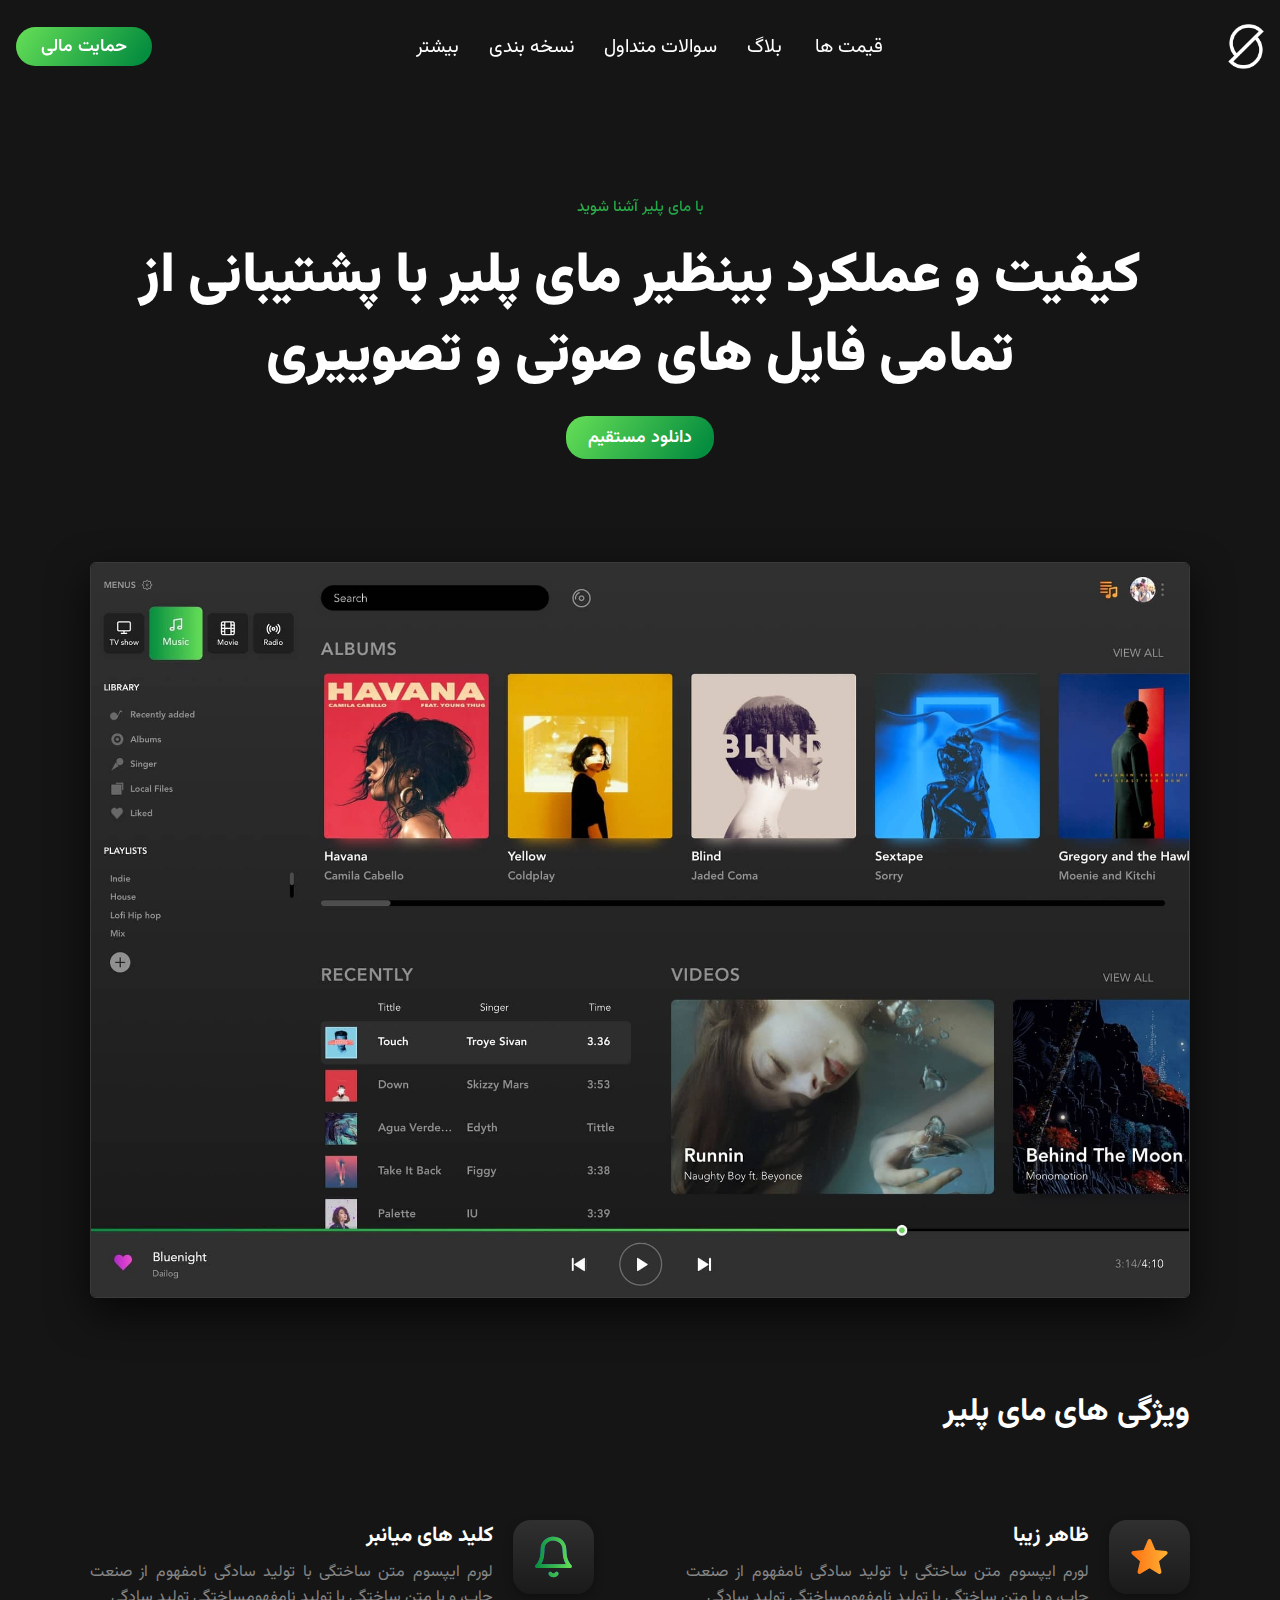
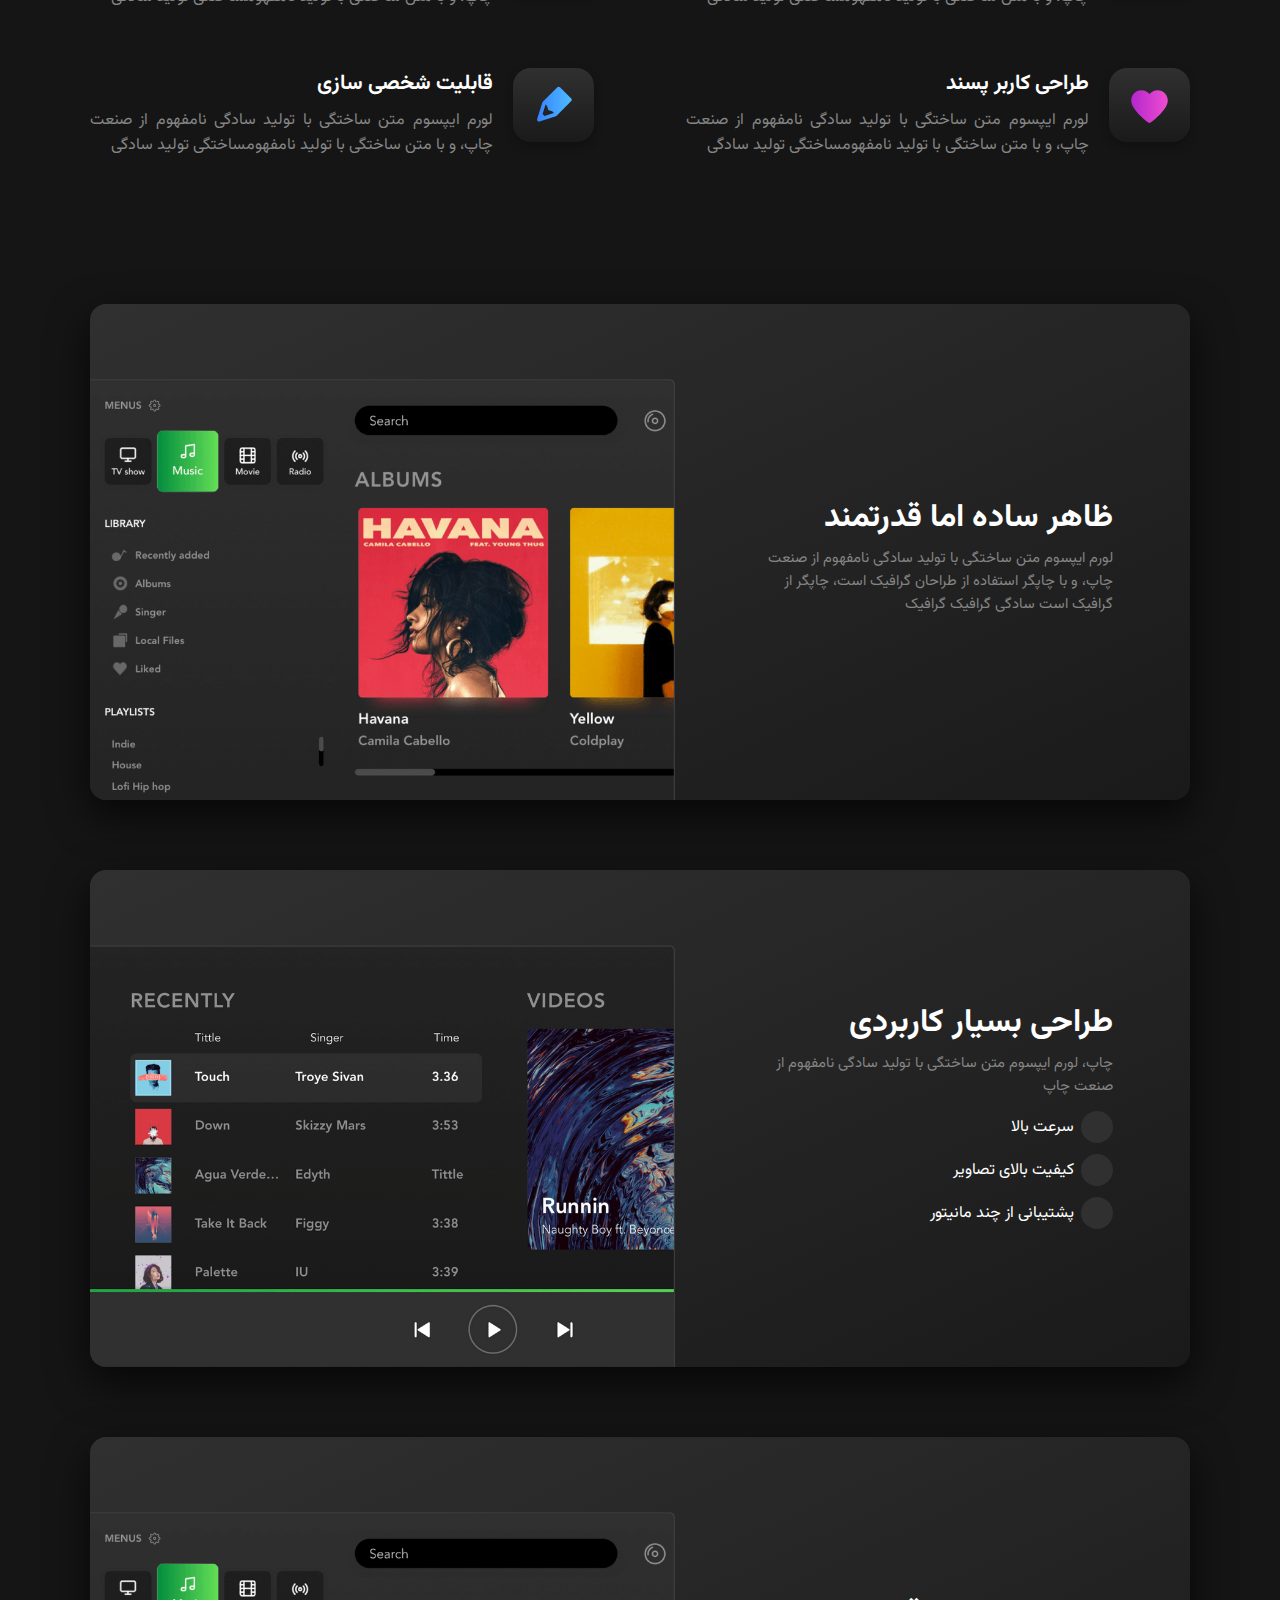
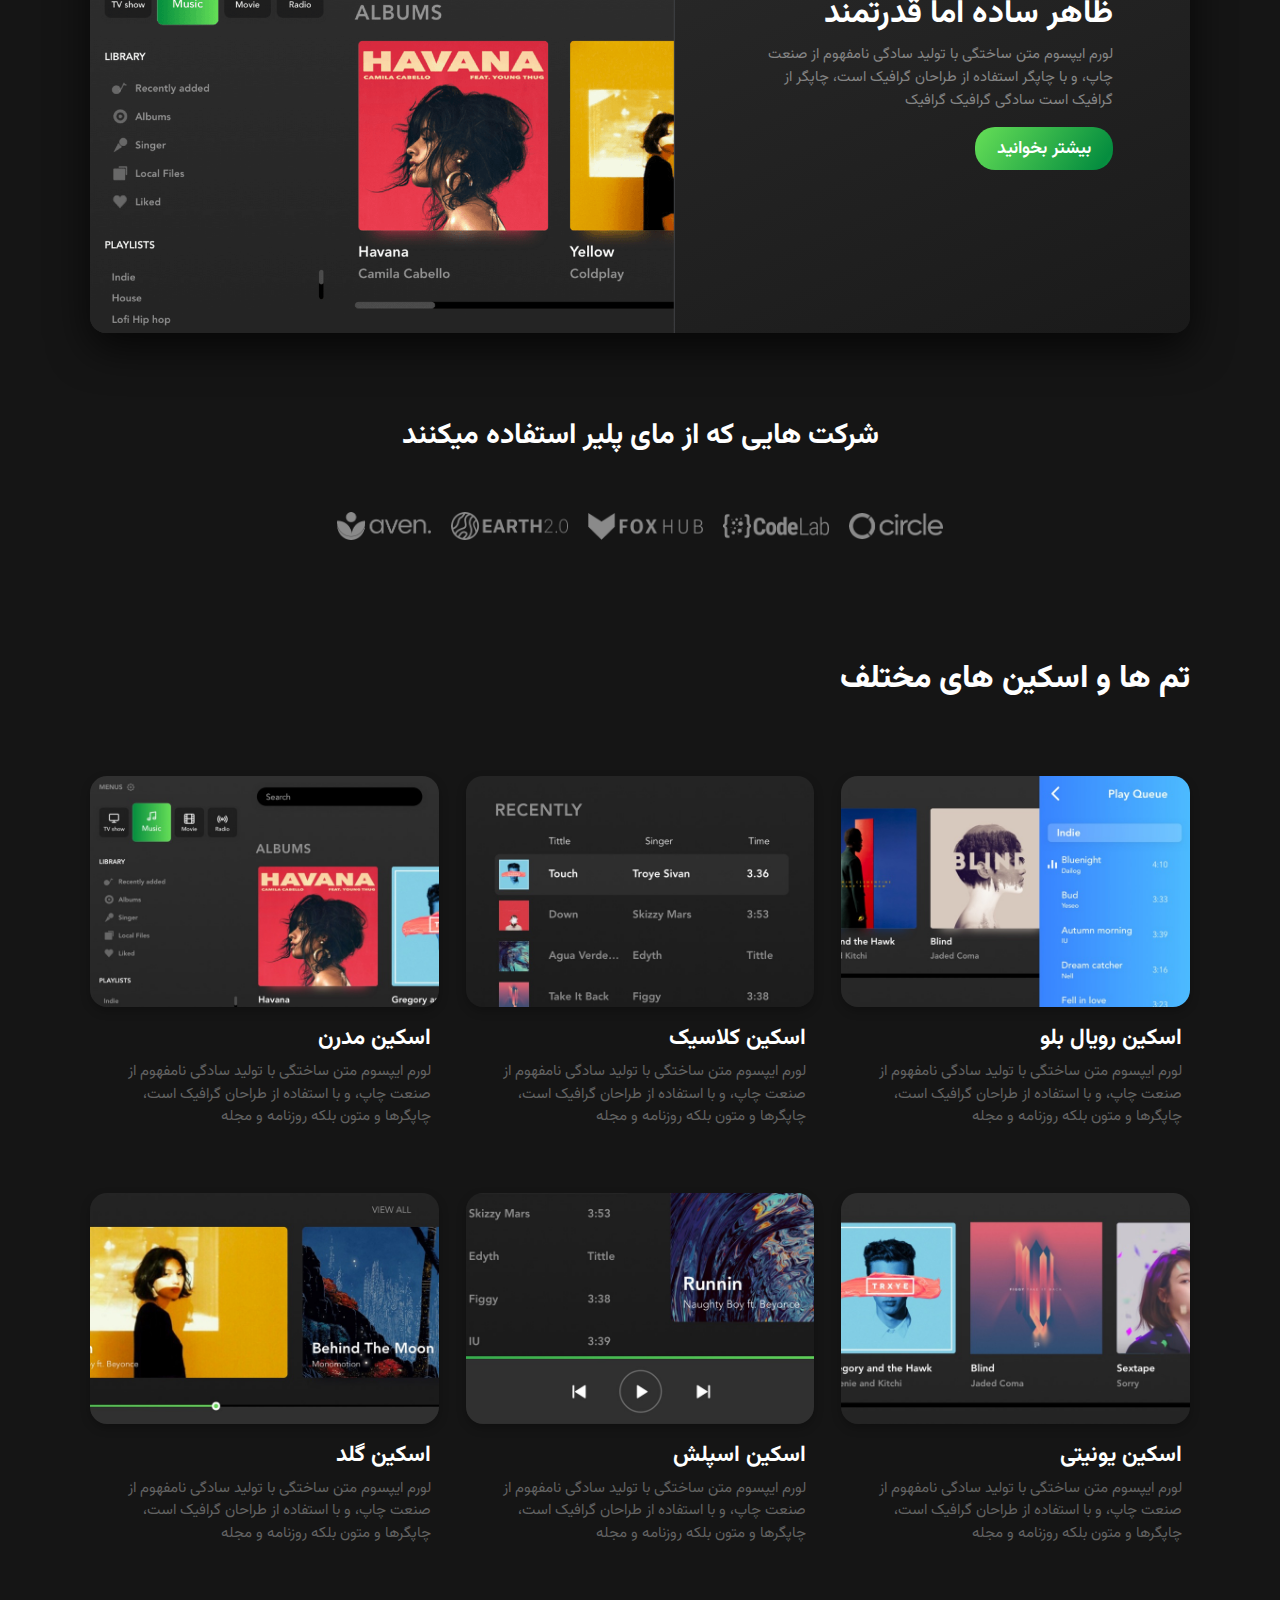
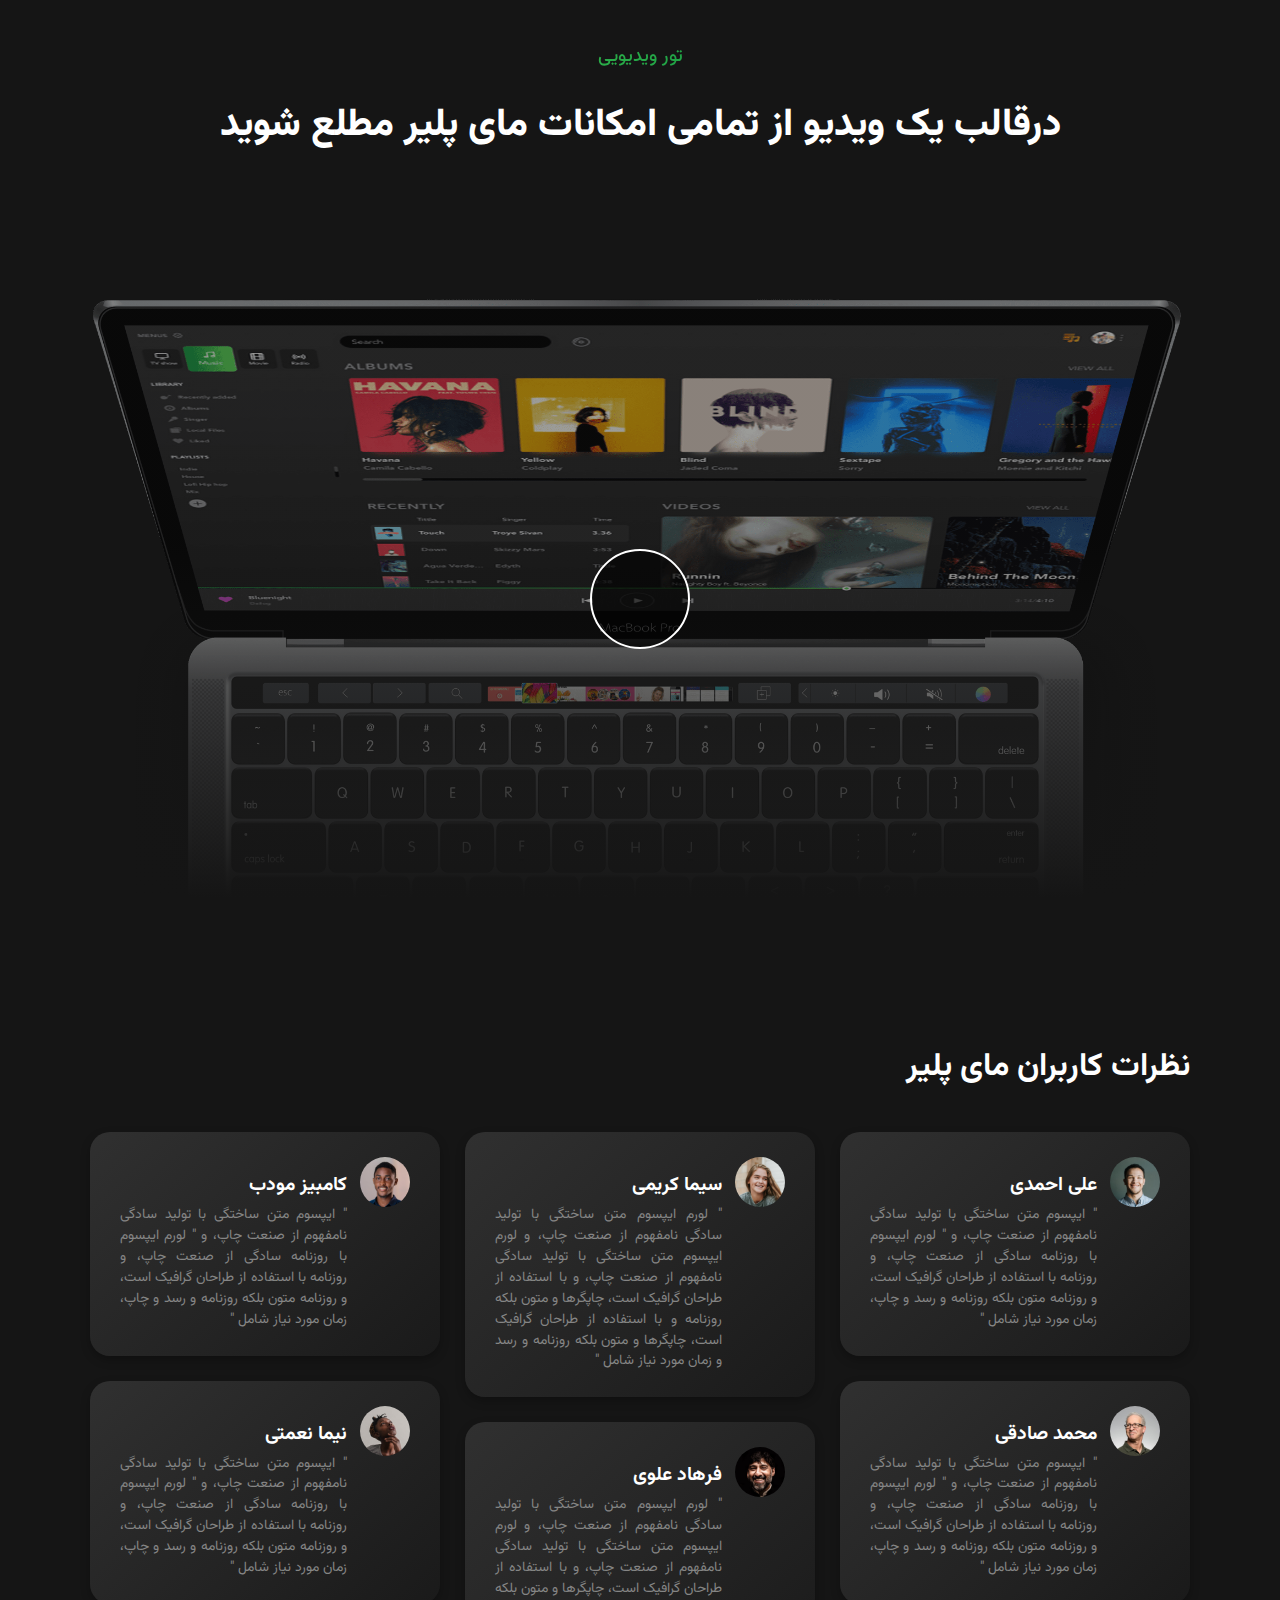
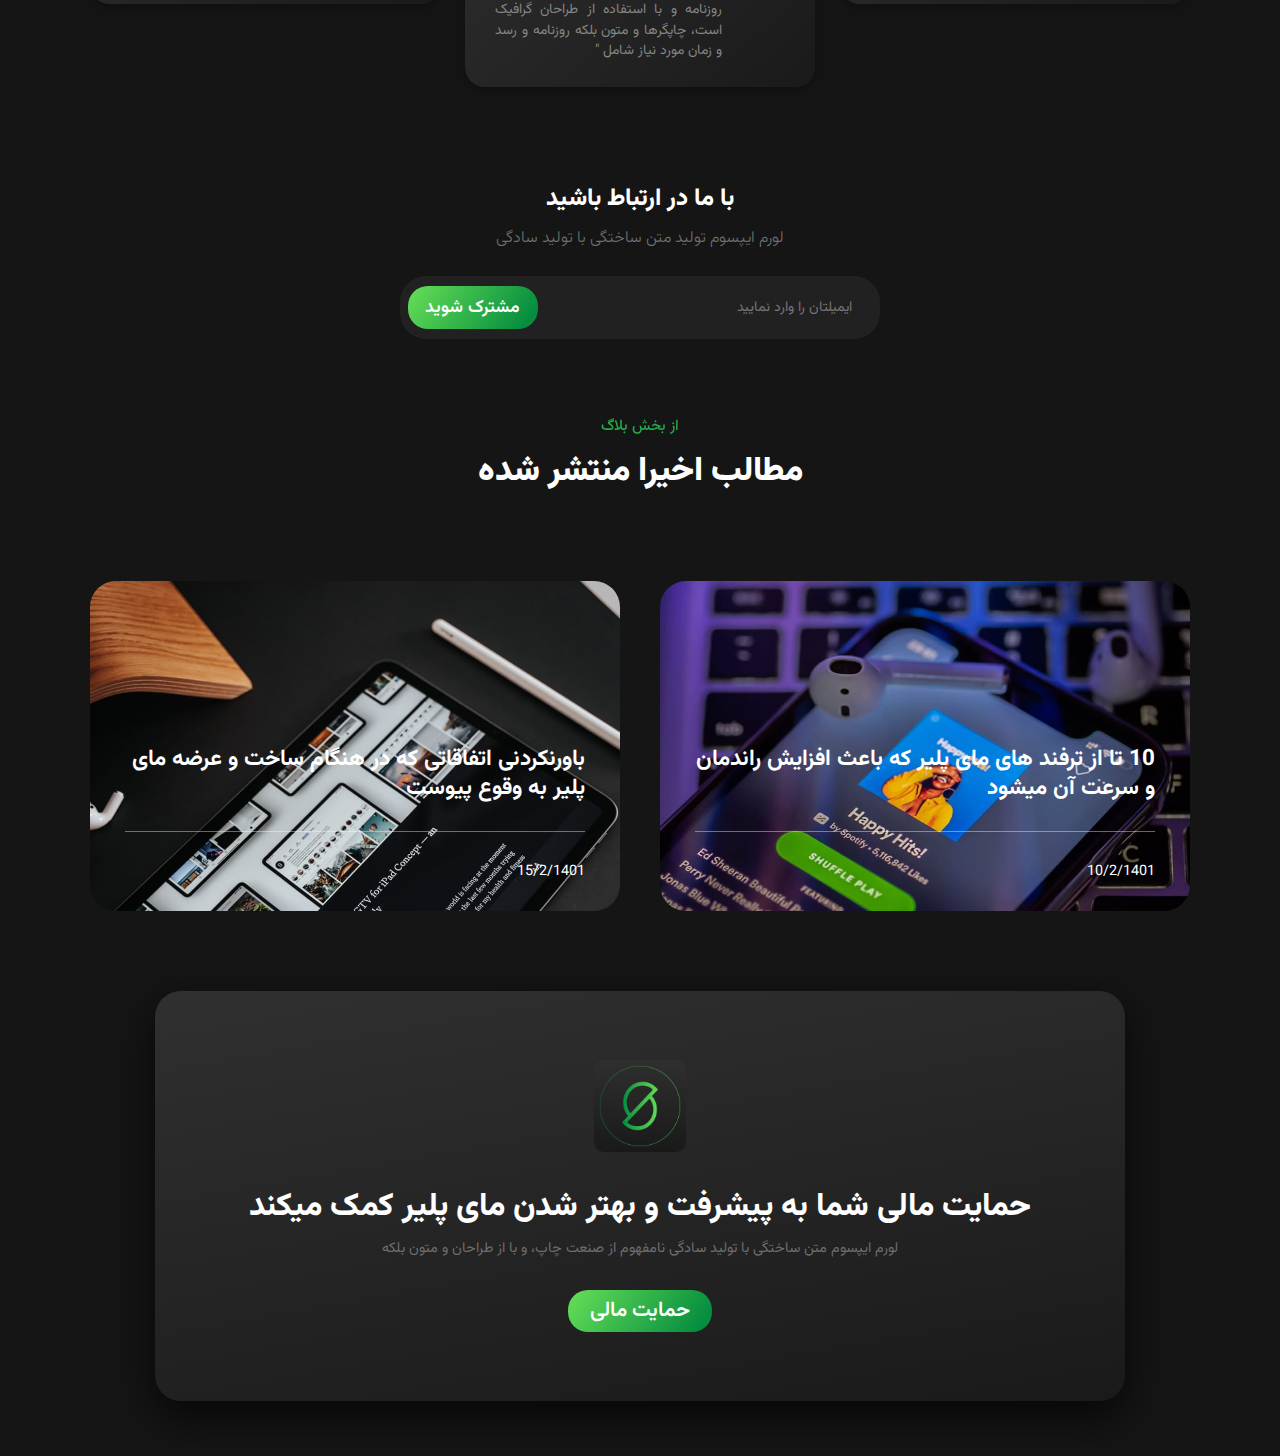
==== index.html @ c862c95f "The donation section added" ====
<!DOCTYPE html>
<html lang="en" dir="rtl">
  <head>
    <meta charset="UTF-8" />
    <meta http-equiv="X-UA-Compatible" content="IE=edge" />
    <meta name="viewport" content="width=device-width, initial-scale=1.0" />
    <link rel="stylesheet" href="styles/styles.css" />
    <link rel="stylesheet" href="styles/hover states.css" />
    <link rel="stylesheet" href="styles/reusable styles.css" />
    <link rel="stylesheet" href="styles/animations.css" />
    <link rel="stylesheet" href="styles/responsive.css" />
    <link
      rel="stylesheet"
      href="https://cdnjs.cloudflare.com/ajax/libs/font-awesome/6.1.2/css/all.min.css"
      integrity="sha512-1sCRPdkRXhBV2PBLUdRb4tMg1w2YPf37qatUFeS7zlBy7jJI8Lf4VHwWfZZfpXtYSLy85pkm9GaYVYMfw5BC1A=="
      crossorigin="anonymous"
      referrerpolicy="no-referrer"
    />
    <title>Welcom to my player</title>
  </head>
  <body>
    <header class="dis-flex header-style side-padding">
      <div class="header-content dis-grid">
        <div class="logo-container">
          <a class="logo-link dis-flex" href="index.html">
            <img
              class="full-width-image"
              src="images/Logo.png"
              alt="Logo of website"
            />
          </a>
        </div>
        <nav class="header-navigation">
          <ul
            class="nav-menu margin-on-right-left-50 x-axis-center y-axis-center"
          >
            <li class="padd-right-left-18">
              <a class="menu-link dis-flex" href="pages/pricing.html"
                >قیمت ها</a
              >
            </li>
            <li class="padd-right-left-15">
              <a class="menu-link" href="pages/blog.html">بلاگ</a>
            </li>
            <li class="padd-right-left-15">
              <a class="menu-link" href="pages/faq.html">سوالات متداول</a>
            </li>
            <li class="padd-right-left-15">
              <a class="menu-link" href="pages/change log.html">نسخه بندی</a>
            </li>
            <li class="padd-right-left-15 sumb-menu-item">
              <span class="menu-link">بیشتر</span>
              <ul class="sub-menu">
                <div class="sub-content">
                  <li class="padd-top-botom-8">
                    <a class="sub-menu-link" href="pages/terms.html">شرایط</a>
                  </li>
                  <li class="padd-top-botom-8">
                    <a class="sub-menu-link" href="pages/licence.html"
                      >مجوز ها</a
                    >
                  </li>
                  <li class="padd-top-botom-8">
                    <a class="sub-menu-link" href="mailto:support@example.com"
                      >پشتیبانی</a
                    >
                  </li>
                </div>
              </ul>
            </li>
          </ul>
        </nav>
        <div class="button-container dis-flex y-axis-center">
          <button class="donation-button button-style padd-right-left-25">
            حمایت مالی
          </button>
        </div>
      </div>
    </header>
    <div class="off-canvas-container">
      <nav class="off-canvas">
        <ul>
          <li>
            <a
              href="pages/pricing.html"
              class="off-canvas-link padd-top-botom-10 padd-right-left-10"
              >قیمت ها</a
            >
          </li>
          <li>
            <a
              href="pages/blog.html"
              class="off-canvas-link padd-top-botom-10 padd-right-left-10"
              >بلاگ</a
            >
          </li>
          <li>
            <a
              href="pages/faq.html"
              class="off-canvas-link padd-top-botom-10 padd-right-left-10"
              >سوالات متداول</a
            >
          </li>
          <li>
            <a
              href="pages/change log.html"
              class="off-canvas-link padd-top-botom-10 padd-right-left-10"
              >نسخه بندی</a
            >
          </li>
          <li class="off-canvas-more-items">
            <span class="off-canvas-link padd-top-botom-10 padd-right-left-10">
              بیشتر
              <i class="fa-sharp fa-solid fa-angle-down angle-sharp"></i>
            </span>
            <ul class="accordion-menu">
              <li>
                <a
                  href="pages/terms.html"
                  class="off-canvas-link padd-top-botom-8 padd-right-left-25"
                  >شرایط</a
                >
              </li>
              <li>
                <a
                  href="pages/licence.html"
                  class="off-canvas-link padd-top-botom-8 padd-right-left-25"
                  >مجوز ها</a
                >
              </li>
              <li>
                <a
                  href="mailto:support@example.com"
                  class="off-canvas-link padd-top-botom-8 padd-right-left-25"
                  >پشتیبانی</a
                >
              </li>
            </ul>
          </li>
        </ul>
      </nav>
    </div>
    <button class="off-canvas-button y-axis-center">
      <span class="bars"></span>
      <span class="bars"></span>
      <span class="bars"></span>
    </button>
    <main class="main-content dis-grid wrapper side-padding">
      <div class="intro-context feature-padd">
        <span class="green-span">با مای پلیر آشنا شوید</span>
        <h1 class="intro-title padd-top-botom-20">
          کیفیت و عملکرد بینظیر مای پلیر با پشتیبانی از تمامی فایل های صوتی و
          تصوییری
        </h1>
        <button
          class="button-style margin-on-top-bottom-15 padd-right-left-22 padd-top-botom-8"
        >
          دانلود مستقیم
        </button>
      </div>
      <div class="intro-iamge-container feature-padd">
        <img
          class="full-width-image into-iamge"
          src="images/player-image.jpeg"
          alt="Into picture"
        />
      </div>
      <div class="feature-section feature-padd feature-margin">
        <h3 class="feature-title padd-top-botom-50">ویژگی های مای پلیر</h3>
        <ul class="feature-list dis-grid grid-columns">
          <li
            class="feature-item xs-span-12 sm-span-6 dis-flex margin-top-bottom-25"
          >
            <div class="icon-div">
              <div
                class="icon-container padd-right-left-15 padd-top-botom-15 dis-flex"
              >
                <img src="images/star image.svg" alt="Icon iamge" />
              </div>
            </div>
            <div class="feature-context">
              <h5 class="context-header">ظاهر زیبا</h5>
              <p class="padd-top-botom-8">
                لورم ایپسوم متن ساختگی با تولید سادگی نامفهوم از صنعت چاپ، و با
                متن ساختگی با تولید نامفهومساختگی تولید سادگی
              </p>
            </div>
          </li>
          <li
            class="feature-item xs-span-12 sm-span-6 dis-flex margin-top-bottom-25"
          >
            <div class="icon-div">
              <div
                class="icon-container padd-right-left-15 padd-top-botom-15 dis-flex"
              >
                <img src="images/bell-colored.svg" alt="Icon iamge" />
              </div>
            </div>
            <div class="icon-context">
              <h5 class="context-header">کلید های میانبر</h5>
              <p class="padd-top-botom-8">
                لورم ایپسوم متن ساختگی با تولید سادگی نامفهوم از صنعت چاپ، و با
                متن ساختگی با تولید نامفهومساختگی تولید سادگی
              </p>
            </div>
          </li>
          <li
            class="feature-item xs-span-12 sm-span-6 dis-flex margin-top-bottom-25"
          >
            <div class="icon-div">
              <div
                class="icon-container padd-right-left-15 padd-top-botom-15 dis-flex"
              >
                <img src="images/heart-colored.svg" alt="Icon iamge" />
              </div>
            </div>
            <div class="icon-context">
              <h5 class="context-header">طراحی کاربر پسند</h5>
              <p class="padd-top-botom-8">
                لورم ایپسوم متن ساختگی با تولید سادگی نامفهوم از صنعت چاپ، و با
                متن ساختگی با تولید نامفهومساختگی تولید سادگی
              </p>
            </div>
          </li>
          <li
            class="feature-item xs-span-12 sm-span-6 dis-flex margin-top-bottom-25"
          >
            <div class="icon-div">
              <div
                class="icon-container padd-right-left-15 padd-top-botom-15 dis-flex"
              >
                <img src="images/pencil-colored.svg" alt="Icon iamge" />
              </div>
            </div>
            <div class="icon-context">
              <h5 class="context-header">قابلیت شخصی سازی</h5>
              <p class="padd-top-botom-8">
                لورم ایپسوم متن ساختگی با تولید سادگی نامفهوم از صنعت چاپ، و با
                متن ساختگی با تولید نامفهومساختگی تولید سادگی
              </p>
            </div>
          </li>
        </ul>
      </div>
      <div class="feature-padd margin-top-bottom-35">
        <div class="attribute-section dis-flex">
          <div class="attribute-context dis-flex">
            <h4 class="attribute-title">ظاهر ساده اما قدرتمند</h4>
            <p>
              لورم ایپسوم متن ساختگی با تولید سادگی نامفهوم از صنعت چاپ، و با
              چاپگر استفاده از طراحان گرافیک است، چاپگر از گرافیک است سادگی
              گرافیک گرافیک
            </p>
          </div>
          <img
            src="images/half screen player.png"
            alt="Attribute picture"
            class="attribute-image"
          />
        </div>
      </div>
      <div class="feature-padd margin-top-bottom-35">
        <div class="attribute-section dis-flex">
          <div class="attribute-context dis-flex">
            <h4 class="attribute-title">طراحی بسیار کاربردی</h4>
            <p>
              چاپ، لورم ایپسوم متن ساختگی با تولید سادگی نامفهوم از صنعت چاپ
            </p>
            <ul class="feature-list">
              <li class="dis-flex y-axis-center feature-att-item">
                <span class="feature-list-icon"></span>
                سرعت بالا
              </li>
              <li class="dis-flex y-axis-center feature-att-item">
                <span class="feature-list-icon"></span>
                کیفیت بالای تصاویر
              </li>
              <li class="dis-flex y-axis-center feature-att-item">
                <span class="feature-list-icon"></span>
                پشتیبانی از چند مانیتور
              </li>
            </ul>
          </div>
          <img
            src="images/playlist.png"
            alt="Attribute picture"
            class="attribute-image"
          />
        </div>
      </div>
      <div class="feature-padd margin-top-bottom-35">
        <div class="attribute-section dis-flex">
          <div class="attribute-context dis-flex">
            <h4 class="attribute-title">ظاهر ساده اما قدرتمند</h4>
            <p>
              لورم ایپسوم متن ساختگی با تولید سادگی نامفهوم از صنعت چاپ، و با
              چاپگر استفاده از طراحان گرافیک است، چاپگر از گرافیک است سادگی
              گرافیک گرافیک
            </p>
            <div>
              <button
                class="button-style margin-top-bottom-15 padd-right-left-22 padd-top-botom-8"
              >
                بیشتر بخوانید
              </button>
            </div>
          </div>
          <img
            src="images/half screen player.png"
            alt="Attribute picture"
            class="attribute-image"
          />
        </div>
      </div>
      <div class="companies dis-flex feature-padd">
        <h5 class="companies-title">شرکت هایی که از مای پلیر استفاده میکنند</h5>
        <img
          class="company-img margin-top-bottom-10 margin-right-left-10 margin-top-bottom-8"
          src="images/circle.png"
          alt="Picture of company"
        />
        <img
          class="company-img margin-top-bottom-10 margin-right-left-10 margin-top-bottom-8"
          src="images/_code-lab.png"
          alt="Picture of company"
        />
        <img
          class="company-img margin-top-bottom-10 margin-right-left-10 margin-top-bottom-8"
          src="images/foxhub.png"
          alt="Picture of company"
        />
        <img
          class="company-img margin-top-bottom-10 margin-right-left-10 margin-top-bottom-8"
          src="images/earth-2.0.png"
          alt="Picture of company"
        />
        <img
          class="company-img margin-top-bottom-10 margin-right-left-10 margin-top-bottom-8"
          src="images/aven-co.png"
          alt="Picture of company"
        />
      </div>
      <div class="skin-section">
        <h4 class="skin-title margin-top-bottom-40 feature-padd">
          تم ها و اسکین های مختلف
        </h4>
        <ul class="skin-list dis-grid grid-columns feature-padd">
          <li class="xs-span-12 sm-span-6 md-span-6 lg-span-4 skin-item">
            <img
              class="full-width-image img-radius"
              src="images/smooth intrecations.jpg"
              alt="Picture of skin"
            />
            <div class="skin-context">
              <h6 class="skin-heading padd-top-botom-5 padd-right-left-8">
                اسکین رویال بلو
              </h6>
              <p class="padd-right-left-8">
                لورم ایپسوم متن ساختگی با تولید سادگی نامفهوم از صنعت چاپ، و با
                استفاده از طراحان گرافیک است، چاپگرها و متون بلکه روزنامه و مجله
              </p>
            </div>
          </li>
          <li class="xs-span-12 sm-span-6 md-span-6 lg-span-4 skin-item">
            <img
              class="full-width-image img-radius"
              src="images/fully responsive.jpg"
              alt="Picture of skin"
            />
            <div class="skin-context">
              <h6 class="skin-heading padd-top-botom-5 padd-right-left-8">
                اسکین کلاسیک
              </h6>
              <p class="padd-right-left-8">
                لورم ایپسوم متن ساختگی با تولید سادگی نامفهوم از صنعت چاپ، و با
                استفاده از طراحان گرافیک است، چاپگرها و متون بلکه روزنامه و مجله
              </p>
            </div>
          </li>
          <li class="xs-span-12 sm-span-6 md-span-6 lg-span-4 skin-item">
            <img
              class="full-width-image img-radius"
              src="images/cldan and simple.jpg"
              alt="Picture of skin"
            />
            <div class="skin-context">
              <h6 class="skin-heading padd-top-botom-5 padd-right-left-8">
                اسکین مدرن
              </h6>
              <p class="padd-right-left-8">
                لورم ایپسوم متن ساختگی با تولید سادگی نامفهوم از صنعت چاپ، و با
                استفاده از طراحان گرافیک است، چاپگرها و متون بلکه روزنامه و مجله
              </p>
            </div>
          </li>
          <li class="xs-span-12 sm-span-6 md-span-6 lg-span-4 skin-item">
            <img
              class="full-width-image img-radius"
              src="images/Friendly support.jpg"
              alt="Picture of skin"
            />
            <div class="skin-context">
              <h6 class="skin-heading padd-top-botom-5 padd-right-left-8">
                اسکین یونیتی
              </h6>
              <p class="padd-right-left-8">
                لورم ایپسوم متن ساختگی با تولید سادگی نامفهوم از صنعت چاپ، و با
                استفاده از طراحان گرافیک است، چاپگرها و متون بلکه روزنامه و مجله
              </p>
            </div>
          </li>
          <li class="xs-span-12 sm-span-6 md-span-6 lg-span-4 skin-item">
            <img
              class="full-width-image img-radius"
              src="images/useful componets.jpg"
              alt="Picture of skin"
            />
            <div class="skin-context">
              <h6 class="skin-heading padd-top-botom-5 padd-right-left-8">
                اسکین اسپلش
              </h6>
              <p class="padd-right-left-8">
                لورم ایپسوم متن ساختگی با تولید سادگی نامفهوم از صنعت چاپ، و با
                استفاده از طراحان گرافیک است، چاپگرها و متون بلکه روزنامه و مجله
              </p>
            </div>
          </li>
          <li class="xs-span-12 sm-span-6 md-span-6 lg-span-4 skin-item">
            <img
              class="full-width-image img-radius"
              src="images/CMS.jpg"
              alt="Picture of skin"
            />
            <div class="skin-context">
              <h6 class="skin-heading padd-top-botom-5 padd-right-left-8">
                اسکین گلد
              </h6>
              <p class="padd-right-left-8">
                لورم ایپسوم متن ساختگی با تولید سادگی نامفهوم از صنعت چاپ، و با
                استفاده از طراحان گرافیک است، چاپگرها و متون بلکه روزنامه و مجله
              </p>
            </div>
          </li>
        </ul>
      </div>
      <div class="video-headings feature-padd">
        <span class="green-span video-tour"> تور ویدیویی </span>
        <h4>درقالب یک ویدیو از تمامی امکانات مای پلیر مطلع شوید</h4>
      </div>
      <div class="feature-padd">
        <div class="mackbook-div dis-flex x-axis-center y-axis-center">
          <span class="button-play dis-flex y-axis-center x-axis-center">
            <i class="fa-sharp fa-solid fa-play"></i>
          </span>
        </div>
        <div
          class="vidoe-section dis-none x-axis-center y-axis-center side-padding feature-padd"
        >
          <span class="close-btn"
            ><i class="fa-sharp fa-solid fa-xmark"></i
          ></span>
          <video class="my-video" controls>
            <source src="vidoes/Top 5 Best FREE MEDIA PLAYER Software.mp4" />
          </video>
        </div>
      </div>
      <div class="users-comments feature-padd">
        <h4 class="uesr-comments-title">نظرات کاربران مای پلیر</h4>
        <ul class="comments-list dis-grid grid-columns">
          <div class="xs-span-12 sm-span-12 md-span-12 lg-span-4">
            <li
              class="dis-flex comment padd-right-left-30 padd-top-botom-25 first-margin"
            >
              <img
                class="avatar-img"
                src="images/avatar 3.jpg"
                alt="User's avatar"
              />
              <div class="comment-context">
                <h5 class="user-name">علی احمدی</h5>
                <p>
                  " ایپسوم متن ساختگی با تولید سادگی نامفهوم از صنعت چاپ، و "
                  لورم ایپسوم با روزنامه سادگی از صنعت چاپ، و روزنامه با استفاده
                  از طراحان گرافیک است، و روزنامه متون بلکه روزنامه و رسد و چاپ،
                  زمان مورد نیاز شامل "
                </p>
              </div>
            </li>
            <li
              class="dis-flex comment padd-right-left-30 padd-top-botom-25 first-margin"
            >
              <img
                class="avatar-img"
                src="images/avatar 6.jpg"
                alt="User's avatar"
              />
              <div class="comment-context">
                <h5 class="user-name">محمد صادقی</h5>
                <p>
                  " ایپسوم متن ساختگی با تولید سادگی نامفهوم از صنعت چاپ، و "
                  لورم ایپسوم با روزنامه سادگی از صنعت چاپ، و روزنامه با استفاده
                  از طراحان گرافیک است، و روزنامه متون بلکه روزنامه و رسد و چاپ،
                  زمان مورد نیاز شامل "
                </p>
              </div>
            </li>
          </div>
          <div class="xs-span-12 sm-span-12 md-span-12 lg-span-4">
            <li
              class="dis-flex comment padd-right-left-30 padd-top-botom-25 first-margin"
            >
              <img
                class="avatar-img"
                src="images/avatar 2.jpg"
                alt="User's avatar"
              />
              <div class="comment-context">
                <h5 class="user-name">سیما کریمی</h5>
                <p>
                  " لورم ایپسوم متن ساختگی با تولید سادگی نامفهوم از صنعت چاپ، و
                  لورم ایپسوم متن ساختگی با تولید سادگی نامفهوم از صنعت چاپ، و
                  با استفاده از طراحان گرافیک است، چاپگرها و متون بلکه روزنامه و
                  با استفاده از طراحان گرافیک است، چاپگرها و متون بلکه روزنامه و
                  رسد و زمان مورد نیاز شامل "
                </p>
              </div>
            </li>
            <li
              class="dis-flex comment padd-right-left-30 padd-top-botom-25 first-margin"
            >
              <img
                class="avatar-img"
                src="images/avatar 5.jpg"
                alt="User's avatar"
              />
              <div class="comment-context">
                <h5 class="user-name">فرهاد علوی</h5>
                <p>
                  " لورم ایپسوم متن ساختگی با تولید سادگی نامفهوم از صنعت چاپ، و
                  لورم ایپسوم متن ساختگی با تولید سادگی نامفهوم از صنعت چاپ، و
                  با استفاده از طراحان گرافیک است، چاپگرها و متون بلکه روزنامه و
                  با استفاده از طراحان گرافیک است، چاپگرها و متون بلکه روزنامه و
                  رسد و زمان مورد نیاز شامل "
                </p>
              </div>
            </li>
          </div>
          <div class="xs-span-12 sm-span-12 md-span-12 lg-span-4">
            <li
              class="dis-flex comment padd-right-left-30 padd-top-botom-25 comment-margin first-margin"
            >
              <img
                class="avatar-img"
                src="images/avatar 1.jpg"
                alt="User's avatar"
              />
              <div class="comment-context">
                <h5 class="user-name">کامبیز مودب</h5>
                <p>
                  " ایپسوم متن ساختگی با تولید سادگی نامفهوم از صنعت چاپ، و "
                  لورم ایپسوم با روزنامه سادگی از صنعت چاپ، و روزنامه با استفاده
                  از طراحان گرافیک است، و روزنامه متون بلکه روزنامه و رسد و چاپ،
                  زمان مورد نیاز شامل "
                </p>
              </div>
            </li>
            <li
              class="dis-flex comment padd-right-left-30 padd-top-botom-25 comment-margin first-margin"
            >
              <img
                class="avatar-img"
                src="images/avatar 4.jpg"
                alt="User's avatar"
              />
              <div class="comment-context">
                <h5 class="user-name">نیما نعمتی</h5>
                <p>
                  " ایپسوم متن ساختگی با تولید سادگی نامفهوم از صنعت چاپ، و "
                  لورم ایپسوم با روزنامه سادگی از صنعت چاپ، و روزنامه با استفاده
                  از طراحان گرافیک است، و روزنامه متون بلکه روزنامه و رسد و چاپ،
                  زمان مورد نیاز شامل "
                </p>
              </div>
            </li>
          </div>
        </ul>
      </div>
      <div class="stay-in-touch feature-padd">
        <h4 class="st-title padd-top-botom-8">با ما در ارتباط باشید</h4>
        <p class="sub-heading">لورم ایپسوم تولید متن ساختگی با تولید سادگی</p>
        <form
          action="javascript:void(0)"
          method="get"
          class="subscribe-form margin-top-bottom-25"
        >
          <div class="dis-flex padd-right-left-8 padd-top-botom-10">
            <input
              type="search"
              name="search-input"
              id=""
              class="padd-right-left-20"
              placeholder="ایمیلتان را وارد نمایید"
            />

            <button class="button-style padd-top-botom-8">مشترک شوید</button>
          </div>
        </form>
      </div>
      <div class="recent-heading margin-top-bottom-50 feature-padd">
        <span class="green-span"> از بخش بلاگ </span>
        <h4 class="recent-title padd-top-botom-8">مطالب اخیرا منتشر شده</h4>
      </div>
      <div class="recent-posts recent-padd">
        <ul class="post-list dis-grid grid-columns">
          <li
            class="post xs-span-12 sm-span-12 md-span-12 lg-span-6 margin-top-bottom-25"
          >
            <a href="pages/blog.html" class="dis-flex">
              <img
                class="post-image"
                src="images/simple tips.jpeg"
                alt="Picture of the post"
              />
              <div class="post-context">
                <h4 class="post-title">
                  10 تا از ترفند های مای پلیر که باعث افزایش راندمان و سرعت آن
                  میشود
                </h4>
                <p class="post-date">10/2/1401</p>
              </div>
            </a>
          </li>
          <li
            class="post xs-span-12 sm-span-12 md-span-12 lg-span-6 margin-top-bottom-25"
          >
            <a href="pages/blog.html" class="dis-flex">
              <img
                class="post-image"
                src="images/untold.jpeg"
                alt="Picture of the post"
              />
              <div class="post-context">
                <h4 class="post-title">
                  باورنکردنی اتفاقاتی که در هنگام ساخت و عرضه مای پلیر به وقوع
                  پیوست
                </h4>
                <p class="post-date">15/2/1401</p>
              </div></a
            >
          </li>
        </ul>
      </div>
      <div
        class="donation-section feature-padd dis-flex x-axis-center margin-top-bottom-55"
      >
        <div
          class="doantion-container dis-flex x-axis-center y-axis-center padd-right-left-15"
        >
          <img src="images/green logo.png" alt="The green logo" />
          <h4 class="donation-title">
            حمایت مالی شما به پیشرفت و بهتر شدن مای پلیر کمک میکند
          </h4>
          <p>
            لورم ایپسوم متن ساختگی با تولید سادگی نامفهوم از صنعت چاپ، و با از
            طراحان و متون بلکه
          </p>
          <button
            class="button-style padd-right-left-22 padd-top-botom-5 doantion-button"
          >
            حمایت مالی
          </button>
        </div>
      </div>
    </main>
    <script src="scripts/app.js"></script>
    <script src="scripts/functions.js"></script>
  </body>
</html>
---- styles/styles.css ----
@import url("https://fonts.googleapis.com/css2?family=Vazirmatn:wght@100;200;300;400;500;600;700;800;900&display=swap");
* {
  padding: 0px;
  margin: 0px;
  box-sizing: border-box;
  list-style-type: none;
  text-decoration: none;
  font-family: "Vazirmatn", sans-serif;
}

body {
  background-color: #151515;
  padding-top: 93px;
}
a {
  color: inherit;
}

.header-style {
  width: 100%;
  position: fixed;
  top: 0px;
  right: 0px;
  align-items: center;
  background-color: rgba(21, 21, 21, 0.95);
  z-index: 1;
}
.header-content {
  width: 100%;
  color: #fff;
  grid-template-columns: 1fr auto 1fr;
}
.logo-container {
  height: 100%;
}
.logo-link {
  display: inline-block;
  width: 10%;
  min-width: 35px;
  max-width: 38px;
}
.nav-menu {
  height: 100%;
}
.menu-link {
  display: inline-block;
  font-size: 1.2em;
  cursor: pointer;
  text-align: center;
  position: relative;
}
.menu-link::before {
  content: " ";
  position: absolute;
  right: 0;
  bottom: 0;
  left: 0;
  z-index: -1;
  height: 1px;
  background-image: linear-gradient(125deg, #66df57, #058d3f 50%, #66df57);
  transition: transform 0.3s ease;
  transform: scaleX(0);
  transform-origin: bottom right;
}
span.menu-link:after {
  content: "\f107";
  font-family: "Font Awesome 5 Free";
  font-weight: bold;
  padding: 0px 5px;
  font-size: 0.82em;
}
.button-container {
  position: relative;
}
.button-style {
  border: none;
  background-image: linear-gradient(125deg, #66df57, #058d3f 50%, #66df57);
  background-size: 200% 100%;
  color: #fff;
  outline: none;
  border-radius: 20px;
  font-size: 1.1em;
  font-weight: 600;
  transition: all 0.4s;
  padding-top: 5.6px;
  padding-bottom: 5.6px;
}
.off-canvas-button {
  border: none;
  outline: none;
  width: 30px;
  height: 32px;
  position: fixed;
  left: 16px;
  top: 17px;
  background-color: transparent;
  flex-flow: row wrap;
  padding: 3.5px 0px;
  z-index: 3;
}
.bars {
  width: 100%;
  height: 2.8px;
  background-color: #fff;
  border-radius: 6px;
  transition: all 0.4s;
  transition: all 0.4s;
}
.clicked:nth-of-type(1) {
  transform: translate(2px, 11px) rotate(50deg);
}
.clicked:nth-of-type(2) {
  transform: translate(-150px);
}
.clicked:nth-of-type(3) {
  transform: translate(2px, -6px) rotate(-50deg);
}
.sumb-menu-item {
  position: relative;
}
.sub-menu {
  position: absolute;
  top: 30px;
  right: -11px;
  padding-top: 30px;
  opacity: 0;
  transform: translateY(90px) scale(1.5);
  display: none;
}
.sub-content {
  border-radius: 8px;
  width: 120px;
  border-radius: 8px;
  background-image: linear-gradient(140deg, #303030, #1a1a1a);
  box-shadow: 0 15px 40px 0 rgba(0, 0, 0, 0.5);
  flex-flow: column wrap;
  overflow: hidden;
  transition: all 0.4s;
}
.sub-menu li {
  width: 100%;
  transition: all 0.4s;
  color: #b1b1b1;
}
.sub-menu-link {
  display: block;
  padding: 3px 10px;
  transition: all 0.8s;
  font-size: 1.04em;
  font-weight: 400;
  color: inherit;
  transition: all 0.2s;
}
.off-canvas-container {
  width: 100%;
  height: 100%;
  position: fixed;
  top: 0px;
  right: 0px;
  z-index: 2;
  transform: translateX(991px);
  transition: all 0.4s;
}
.show {
  transform: translateX(0px);
}
.off-canvas {
  width: 100%;
  max-width: 576px;
  height: 100%;
  background-image: linear-gradient(90deg, #1a1a1a, #303030);
  color: #fff;
  padding-top: 10vw;
}
.intro-context {
  margin: 8vw 0px;
  color: #fff;
  text-align: center;
}
.green-span {
  background-image: linear-gradient(to left, #058d3f 25%, #66df57);
  background-clip: text;
  -webkit-background-clip: text;
  -moz-background-clip: text;
  color: transparent;
  font-size: 0.95em;
  font-weight: 500;
  display: block;
}
.intro-title {
  font-size: 2em;
  word-spacing: -1px;
  font-weight: 900;
  line-height: 1.6em;
}
.off-canvas-link {
  display: inline-block;
  font-size: 1.2em;
  font-weight: 400;
}
.off-canvas-more-items {
  cursor: pointer;
}
.accordion-menu a {
  font-size: 0.95em;
  font-weight: 300;
}
.accordion-menu {
  height: 0px;
  transition: all 0.4s;
  overflow: hidden;
}
.open-acc {
  height: 160px;
}
.angle-sharp {
  color: #fff;
  font-weight: bold;
  transition: all 0.3s;
  transform: rotate(0deg);
}
.rotate-angle {
  transition: all 0.3s;
  transform: rotate(180deg);
}
.into-iamge {
  border-radius: 6px;
  border: 1px solid #ffffff29;
  box-shadow: 0 15px 40px 0 rgba(0, 0, 0, 0.7);
}
.feature-section {
  color: #fff;
}
.feature-margin {
  margin: 30px 0px 70px 0px;
}
.feature-title {
  font-size: 2em;
}
.icon-container {
  background-image: linear-gradient(180deg, #303030, #1a1a1a);
  border-radius: 18px;
  box-shadow: 0 4px 10px 0 rgba(0, 0, 0, 0.25);
  justify-content: center;
  align-items: center;
  margin-left: 20px;
}
.icon-container img {
  width: 4vw;
  height: 3vw;
  max-width: 52px;
  max-height: 46px;
  min-width: 50px;
  min-height: 44px;
}
.context-header {
  font-size: 1.3em;
}
.context-header ~ p {
  font-size: 1em;
  color: #858585;
  text-align: justify;
}
.feature-padd {
  padding: 0px 50px;
}
.attribute-section {
  background-image: linear-gradient(155deg, #303030, #1a1a1a);
  box-shadow: 0 15px 40px 0 rgba(0, 0, 0, 0.7);
  border-radius: 16px;
  overflow: hidden;
  flex-flow: row nowrap;
}
.attribute-image {
  width: 60%;
  flex-shrink: 0;
}
.attribute-context {
  flex-flow: column wrap;
  justify-content: center;
}
.attribute-context h4 {
  color: #fff;
  font-size: 2em;
  font-weight: 700;
  padding: 0.3vw 0px;
}
.attribute-context p {
  color: #858585;
  font-size: 0.92em;
}
.feature-list {
  color: #fff;
  padding: 8px 0px;
}
.feature-list-icon {
  width: 32px;
  height: 32px;
  display: inline-block;
  border-radius: 100px;
  background: #303030
    url(https://assets.website-files.com/5f4f4bb99de363d1176ef5f0/5f5f931704ac9e380f317cd9_check.svg)
    no-repeat center center;
  margin-left: 7px;
}
.companies {
  color: #fff;
  flex-flow: row wrap;
  text-align: center;
  justify-content: center;
  align-items: center;
}
.companies-title {
  font-size: 1.8em;
  width: 100%;
}
.company-img {
  height: 28px;
  opacity: 0.5;
  display: inline-block;
}
.skin-list {
  column-gap: 27px;
}
.skin-item {
  margin: 2.5vw 0px;
}
.skin-section {
  color: #fff;
  padding: 5vw 0px;
}
.skin-title {
  font-size: 2em;
  font-weight: 800;
}
.img-radius {
  box-shadow: 0 4px 10px 0 rgba(0, 0, 0, 0.25);
  border-radius: 16px;
}
.skin-heading {
  font-size: 1.4em;
  font-weight: 700;
}
.skin-heading ~ p {
  font-size: 0.94em;
  color: #626262;
  line-height: 1.5em;
}
.video-headings {
  text-align: center;
  color: #fff;
}
.video-tour {
  font-size: 1.15em;
}
.video-tour ~ h4 {
  font-size: 2.4em;
  font-weight: 800;
  padding: 25px 0px 80px 0px;
}
.mackbook-div {
  width: 100%;
  height: 55vw;
  max-height: 650px;
  margin: 3vw 0px;
  background: linear-gradient(180deg, rgba(21, 21, 21, 0.4) 41%, #151515 96%),
    url(../images/macbook.png) no-repeat top center;
  background-size: cover;
}
.button-play {
  background-color: rgba(0, 0, 0, 0.6);
  border-radius: 100%;
  width: 15vw;
  height: 15vw;
  max-width: 100px;
  max-height: 100px;
  color: #fff;
  border: 2px solid #fff;
  transition: all 0.4s;
  text-align: center;
  font-size: 2.5em;
}
.vidoe-section {
  position: fixed;
  top: 0px;
  right: 0px;
  background: #020202da;
  width: 100%;
  height: 100%;
  z-index: 5;
}
.my-video {
  width: 100%;
  max-width: 1200px;
}
.close-btn {
  position: absolute;
  top: 20px;
  right: 20px;
  color: #b1b1b1;
  font-size: 1.5em;
  transition: all 0.4s;
}
.users-comments {
  color: #fff;
}
.comments-list {
  column-gap: 25px;
}
.comment {
  margin: 0vw 0px;
  background-image: linear-gradient(138deg, #303030, #1a1a1a);
  box-shadow: 0 4px 10px 0 rgba(0, 0, 0, 0.25);
  border-radius: 20px;
  height: min-content;
}
.uesr-comments-title {
  font-size: 2em;
}
.avatar-img {
  width: 50px;
  height: 50px;
  border-radius: 100px;
  margin-left: 13px;
}
.user-name {
  font-size: 1.2em;
  padding-top: 13px;
}
.user-name ~ p {
  color: #858585;
  font-size: 0.87em;
  line-height: 1.5em;
  text-align: justify;
  padding-top: 5px;
}
.comments-list {
  padding: 40px 0px;
}
.no-margin {
  margin: -25px 0px;
}
.stay-in-touch {
  text-align: center;
  color: #fff;
}
.st-title {
  font-size: 1.5em;
  font-weight: 800;
}
.sub-heading {
  color: #6e6e6e;
  font-size: 0.8;
  font-weight: 300;
}
.subscribe-form {
  max-width: 480px;
  margin: 0px auto;
  background-color: rgba(242, 243, 245, 0.06);
  border-radius: 26px;
  overflow: hidden;
}
.subscribe-form input {
  background-color: transparent;
  border: none;
  outline: none;
  color: #fff;
  overflow: hidden;
  font-size: 1em;
}
.subscribe-form input::placeholder {
  font-size: 0.88em;
}
.recent-heading {
  text-align: center;
  color: #fff;
}
.recent-title {
  font-size: 2.1em;
  font-weight: 900;
}
.post-list {
  column-gap: 40px;
}
.post {
  transition: all 0.8s;
}
.post a {
  color: inherit;
  position: relative;
  background-color: transparent;
  color: #fff;
  overflow: hidden;
  height: 25vw;
  min-height: 330px;
  max-height: 360px;
  align-items: flex-end;
  border-radius: 26px;
}
.post-image {
  top: 0px;
  left: 0px;
  width: 105%;
  height: 100%;
  position: absolute;
  transition: all 0.8s;
  z-index: -1;
}
.post-context {
  transition: all 0.8s;
  opacity: 1;
  z-index: 3;
}
.post-title {
  font-size: 1.4em;
  line-height: 1.3em;
  font-weight: 700;
  border-bottom: 1px solid rgba(255, 255, 255, 0.397);
  margin: 0px 35px;
  padding: 28px 0px;
  transition: all 0.8s;
}
.post-date {
  margin: 0px 35px;
  padding: 28px 0px;
  font-size: 0.9em;
}
.doantion-container {
  width: 100%;
  max-width: 970px;
  background-image: linear-gradient(170deg, #303030, #1a1a1a);
  box-shadow: 0 15px 40px 0 rgba(0, 0, 0, 0.7);
  height: 30vw;
  min-height: 410px;
  max-height: 420px;
  border-radius: 26px;
  text-align: center;
  flex-flow: column nowrap;
}
.doantion-container img {
  width: 92px;
  height: 92px;
  border-radius: 10px;
}
.doantion-button {
  font-size: 1.3em;
  margin-top: 30px;
}
.donation-title {
  color: #fff;
  margin-top: 30px;
  font-size: 2em;
  font-weight: 800;
}
.donation-title ~ p {
  font-size: 0.9em;
  color: #6e6e6e;
  margin-top: 5px;
}
---- styles/hover states.css ----
.button-style:hover {
  background-position: 100% 100%;
}
.menu-link:hover::before {
  transform: scaleX(1);
  transform-origin: bottom left;
}
.sub-menu li:hover {
  padding-right: 15px;
  background: rgba(14, 14, 14, 0.295);
}
.sub-menu li:hover a {
  color: #20a446;
}
.sumb-menu-item:hover > ul {
  display: flex;
  animation: sub-menu 0.3s ease-out 0s 1 normal forwards;
}
.button-play:hover {
  border-color: #21bd4d;
  transform: scale(1.04);
}
.close-btn:hover {
  color: #fff;
}
.post:hover img {
  transform: translateX(-10px);
}
.post:hover .post-title {
  border-color: #fff;
  padding-bottom: 45px;
}
---- styles/reusable styles.css ----
.padd-top-botom-3 {
  padding-top: 3px;
  padding-bottom: 3px;
}
.padd-top-botom-5 {
  padding-top: 5px;
  padding-bottom: 5px;
}
.padd-top-botom-8 {
  padding-top: 8px;
  padding-bottom: 8px;
}
.padd-top-botom-10 {
  padding-top: 10px;
  padding-bottom: 10px;
}
.padd-top-botom-12 {
  padding-top: 12px;
  padding-bottom: 12px;
}
.padd-top-botom-15 {
  padding-top: 15px;
  padding-bottom: 15px;
}
.padd-top-botom-18 {
  padding-top: 18px;
  padding-bottom: 18px;
}
.padd-top-botom-20 {
  padding-top: 20px;
  padding-bottom: 20px;
}
.padd-top-botom-22 {
  padding-top: 22px;
  padding-bottom: 22px;
}
.padd-top-botom-25 {
  padding-top: 25px;
  padding-bottom: 25px;
}
.padd-top-botom-28 {
  padding-top: 28px;
  padding-bottom: 28px;
}
.padd-top-botom-30 {
  padding-top: 30px;
  padding-bottom: 30px;
}
.padd-top-botom-35 {
  padding-top: 35px;
  padding-bottom: 35px;
}
.padd-top-botom-40 {
  padding-top: 40px;
  padding-bottom: 40px;
}
.padd-top-botom-45 {
  padding-top: 45px;
  padding-bottom: 45px;
}
.padd-top-botom-50 {
  padding-top: 50px;
  padding-bottom: 50px;
}
.padd-top-botom-55 {
  padding-top: 55px;
  padding-bottom: 55px;
}
.padd-top-botom-60 {
  padding-top: 60px;
  padding-bottom: 60px;
}
.padd-top-botom-65 {
  padding-top: 65px;
  padding-bottom: 65px;
}
.padd-top-botom-70 {
  padding-top: 70px;
  padding-bottom: 70px;
}
.padd-right-left-3 {
  padding-right: 3px;
  padding-left: 3px;
}
.padd-right-left-5 {
  padding-right: 5px;
  padding-left: 5px;
}
.padd-right-left-8 {
  padding-right: 8px;
  padding-left: 8px;
}
.padd-right-left-10 {
  padding-right: 10px;
  padding-left: 10px;
}
.padd-right-left-12 {
  padding-right: 12px;
  padding-left: 12px;
}
.padd-right-left-15 {
  padding-right: 15px;
  padding-left: 15px;
}
.padd-right-left-18 {
  padding-right: 18px;
  padding-left: 18px;
}
.padd-right-left-20 {
  padding-right: 20px;
  padding-left: 20px;
}
.padd-right-left-22 {
  padding-right: 22px;
  padding-left: 22px;
}
.padd-right-left-25 {
  padding-right: 25px;
  padding-left: 25px;
}
.padd-right-left-28 {
  padding-right: 28px;
  padding-left: 28px;
}
.padd-right-left-30 {
  padding-right: 30px;
  padding-left: 30px;
}
.padd-right-left-35 {
  padding-right: 35px;
  padding-left: 35px;
}
.padd-right-left-40 {
  padding-right: 40px;
  padding-left: 40px;
}
.padd-right-left-45 {
  padding-right: 45px;
  padding-left: 45px;
}
.padd-right-left-50 {
  padding-right: 50px;
  padding-left: 50px;
}
.padd-right-left-55 {
  padding-right: 55px;
  padding-left: 55px;
}
.padd-right-left-60 {
  padding-right: 60px;
  padding-left: 60px;
}
.padd-right-left-65 {
  padding-right: 65px;
  padding-left: 65px;
}
.padd-right-left-70 {
  padding-right: 70px;
  padding-left: 70px;
}

.side-padding {
  padding-right: 16px;
  padding-left: 16px;
}

.margin-right-left-3 {
  margin-right: 3px;
  margin-left: 3px;
}
.margin-right-left-5 {
  margin-right: 5px;
  margin-left: 5px;
}
.margin-right-left-8 {
  margin-right: 8px;
  margin-left: 8px;
}
.margin-right-left-10 {
  margin-right: 10px;
  margin-left: 10px;
}
.margin-right-left-12 {
  margin-right: 12px;
  margin-left: 12px;
}
.margin-right-left-15 {
  margin-right: 15px;
  margin-left: 15px;
}
.margin-right-left-18 {
  margin-right: 18px;
  margin-left: 18px;
}
.margin-right-left-20 {
  margin-right: 20px;
  margin-left: 20px;
}
.margin-right-left-22 {
  margin-right: 22px;
  margin-left: 22px;
}
.margin-right-left-25 {
  margin-right: 25px;
  margin-left: 25px;
}
.margin-right-left-28 {
  margin-right: 28px;
  margin-left: 28px;
}
.margin-right-left-30 {
  margin-right: 30px;
  margin-left: 30px;
}
.margin-right-left-35 {
  margin-right: 35px;
  margin-left: 35px;
}
.margin-right-left-40 {
  margin-right: 40px;
  margin-left: 40px;
}
.margin-right-left-45 {
  margin-right: 45px;
  margin-left: 45px;
}
.margin-right-left-50 {
  margin-right: 50px;
  margin-left: 50px;
}
.margin-right-left-55 {
  margin-right: 55px;
  margin-left: 55px;
}
.margin-right-left-60 {
  margin-right: 60px;
  margin-left: 60px;
}
.margin-right-left-65 {
  margin-right: 65px;
  margin-left: 65px;
}
.margin-right-left-70 {
  margin-right: 70px;
  margin-left: 70px;
}
.margin-right-left-3 {
  margin-right: 3px;
  margin-left: 3px;
}
.margin-right-left-5 {
  margin-right: 5px;
  margin-left: 5px;
}
.margin-right-left-8 {
  margin-right: 8px;
  margin-left: 8px;
}
.margin-right-left-10 {
  margin-right: 10px;
  margin-left: 10px;
}
.margin-right-left-12 {
  margin-right: 12px;
  margin-left: 12px;
}
.margin-right-left-15 {
  margin-right: 15px;
  margin-left: 15px;
}
.margin-right-left-18 {
  margin-right: 18px;
  margin-left: 18px;
}
.margin-right-left-20 {
  margin-right: 20px;
  margin-left: 20px;
}
.margin-right-left-22 {
  margin-right: 22px;
  margin-left: 22px;
}
.margin-right-left-25 {
  margin-right: 25px;
  margin-left: 25px;
}
.margin-right-left-28 {
  margin-right: 28px;
  margin-left: 28px;
}
.margin-right-left-30 {
  margin-right: 30px;
  margin-left: 30px;
}
.margin-right-left-35 {
  margin-right: 35px;
  margin-left: 35px;
}
.margin-right-left-40 {
  margin-right: 40px;
  margin-left: 40px;
}
.margin-top-bottom-3 {
  margin-top: 3px;
  margin-bottom: 3px;
}
.margin-top-bottom-5 {
  margin-top: 5px;
  margin-bottom: 5px;
}
.margin-top-bottom-8 {
  margin-top: 8px;
  margin-bottom: 8px;
}
.margin-top-bottom-10 {
  margin-top: 10px;
  margin-bottom: 10px;
}
.margin-top-bottom-12 {
  margin-top: 12px;
  margin-bottom: 12px;
}
.margin-top-bottom-15 {
  margin-top: 15px;
  margin-bottom: 15px;
}
.margin-top-bottom-18 {
  margin-top: 18px;
  margin-bottom: 18px;
}
.margin-top-bottom-20 {
  margin-top: 20px;
  margin-bottom: 20px;
}
.margin-top-bottom-22 {
  margin-top: 22px;
  margin-bottom: 22px;
}
.margin-top-bottom-25 {
  margin-top: 25px;
  margin-bottom: 25px;
}
.margin-top-bottom-28 {
  margin-top: 28px;
  margin-bottom: 28px;
}
.margin-top-bottom-30 {
  margin-top: 30px;
  margin-bottom: 30px;
}
.margin-top-bottom-35 {
  margin-top: 35px;
  margin-bottom: 35px;
}
.margin-top-bottom-40 {
  margin-top: 40px;
  margin-bottom: 40px;
}
.margin-top-bottom-45 {
  margin-top: 45px;
  margin-bottom: 45px;
}
.margin-top-bottom-50 {
  margin-top: 50px;
  margin-bottom: 50px;
}
.margin-top-bottom-55 {
  margin-top: 55px;
  margin-bottom: 55px;
}
.margin-top-bottom-60 {
  margin-top: 60px;
  margin-bottom: 60px;
}
.margin-top-bottom-65 {
  margin-top: 65px;
  margin-bottom: 65px;
}
.margin-top-bottom-70 {
  margin-top: 70px;
  margin-bottom: 70px;
}
.margin-top-bottom-3 {
  margin-top: 3px;
  margin-bottom: 3px;
}
.margin-top-bottom-5 {
  margin-top: 5px;
  margin-bottom: 5px;
}
.margin-top-bottom-8 {
  margin-top: 8px;
  margin-bottom: 8px;
}
.margin-top-bottom-10 {
  margin-top: 10px;
  margin-bottom: 10px;
}
.margin-top-bottom-12 {
  margin-top: 12px;
  margin-bottom: 12px;
}
.margin-top-bottom-15 {
  margin-top: 15px;
  margin-bottom: 15px;
}
.margin-top-bottom-18 {
  margin-top: 18px;
  margin-bottom: 18px;
}
.margin-top-bottom-20 {
  margin-top: 20px;
  margin-bottom: 20px;
}
.margin-top-bottom-22 {
  margin-top: 22px;
  margin-bottom: 22px;
}
.margin-top-bottom-25 {
  margin-top: 25px;
  margin-bottom: 25px;
}
.margin-top-bottom-28 {
  margin-top: 28px;
  margin-bottom: 28px;
}
.margin-top-bottom-30 {
  margin-top: 30px;
  margin-bottom: 30px;
}
.margin-top-bottom-35 {
  margin-top: 35px;
  margin-bottom: 35px;
}
.margin-top-bottom-40 {
  margin-top: 40px;
  margin-bottom: 40px;
}

.dis-none {
  display: none;
}
.dis-block {
  display: block;
}
.dis-flex {
  display: flex;
}
.dis-grid {
  display: grid;
}

.full-width-image {
  max-width: 100%;
}

.x-axis-center {
  justify-content: center;
}
.y-axis-center {
  align-items: center;
}
---- styles/animations.css ----
@keyframes sub-menu {
  100% {
    opacity: 1;
    transform: translateY(0px) scale(1);
  }
}
---- styles/responsive.css ----
@media all and (max-width: 576px) {
  .xs-span-1 {
    grid-column: span 1;
  }
  .xs-span-2 {
    grid-column: span 2;
  }
  .xs-span-3 {
    grid-column: span 3;
  }
  .xs-span-4 {
    grid-column: span 4;
  }
  .xs-span-5 {
    grid-column: span 5;
  }
  .xs-span-6 {
    grid-column: span 6;
  }
  .xs-span-7 {
    grid-column: span 7;
  }
  .xs-span-8 {
    grid-column: span 8;
  }
  .xs-span-9 {
    grid-column: span 9;
  }
  .xs-span-10 {
    grid-column: span 10;
  }
  .xs-span-11 {
    grid-column: span 11;
  }
  .xs-span-12 {
    grid-column: span 12;
  }
  .header-style {
    height: 63px;
  }
  .nav-menu {
    display: none;
  }
  .off-canvas-button {
    display: flex;
  }
  .header-content {
    width: 100%;
    color: #fff;
    grid-template-columns: auto auto 1fr;
  }
  .button-container {
    justify-content: flex-end;
    padding: 0px 35px;
  }
  .off-canvas-container {
    display: block;
  }
  .intro-title {
    font-size: 1.9em;
  }
  .feature-list {
    column-gap: 0px;
  }
  .feature-item {
    flex-flow: column nowrap;
    justify-content: center;
    align-items: center;
  }
  .feature-item h5 {
    text-align: center;
    padding-top: 20px;
  }
  .feature-item p {
    text-align: center;
  }
  .icon-container {
    margin: 0px;
  }
  .feature-title {
    text-align: center;
  }
  .feature-padd {
    padding: 0px 0px;
  }
  .recent-padd {
    padding: 0px 0px;
  }
  .attribute-section {
    flex-flow: row wrap-reverse;
  }
  .attribute-image {
    width: 100%;
  }
  .attribute-context h4 {
    font-size: 1.5em;
  }
  .attribute-context {
    padding: 18px 10vw;
  }
  .feature-att-item {
    padding: 1.5vw 0px;
  }
  .companies-title {
    font-size: 1.6em;
    padding: 8vw 0vw;
  }
  .skin-title {
    text-align: center;
    font-size: 1.8em;
  }
  .img-radius {
    border-radius: 8px;
  }
  .skin-item {
    margin: 5.5vw 0px;
  }
  .skin-section {
    padding: 8vw 0px;
  }
  .video-tour ~ h4 {
    font-size: 1.8em;
    font-weight: 800;
    padding: 10px 0px 80px 0px;
  }
  .button-play {
    font-size: 1.6em;
  }
  .users-comments {
    margin: 80px 0px 20px 0px;
  }
  .uesr-comments-title {
    font-size: 1.8em;
    text-align: center;
  }
  .short-comment {
    margin-top: 2.1vw;
    margin-bottom: 2.1vw;
  }
  .first-margin {
    margin-bottom: 15px;
  }
  .st-title {
    font-size: 1.3em;
  }
  .subscribe-form input {
    width: 66.5%;
  }
  .subscribe-form button {
    width: 33.5%;
    font-size: 1em;
  }
  .recent-title {
    font-size: 1.7em;
  }
  .post-list {
    column-gap: 0px;
  }
  .post-title {
    font-size: 1.3em;
    margin: 0px 35px;
    padding: 25px 0px;
    font-weight: 600;
  }
  .post-date {
    margin: 0px 35px;
    padding: 20px 0px;
  }
  .doantion-container img {
    width: 72px;
    height: 72px;
  }
  .doantion-button {
    font-size: 1.3em;
  }
  .donation-title {
    color: #fff;
    font-size: 1.4em;
  }
}
@media all and (min-width: 576px) {
  .sm-span-1 {
    grid-column: span 1;
  }
  .sm-span-2 {
    grid-column: span 2;
  }
  .sm-span-3 {
    grid-column: span 3;
  }
  .sm-span-4 {
    grid-column: span 4;
  }
  .sm-span-5 {
    grid-column: span 5;
  }
  .sm-span-6 {
    grid-column: span 6;
  }
  .sm-span-7 {
    grid-column: span 7;
  }
  .sm-span-8 {
    grid-column: span 8;
  }
  .sm-span-9 {
    grid-column: span 9;
  }
  .sm-span-10 {
    grid-column: span 10;
  }
  .sm-span-11 {
    grid-column: span 11;
  }
  .sm-span-12 {
    grid-column: span 12;
  }
  .header-style {
    height: 63px;
  }
  .nav-menu {
    display: none;
  }
  .off-canvas-button {
    display: flex;
  }
  .button-container {
    justify-content: flex-end;
    padding: 0px 35px;
  }
  .off-canvas-container {
    display: block;
  }
  .intro-title {
    font-size: 2.4em;
  }
  .feature-list {
    column-gap: 50px;
  }
  .attribute-section {
    flex-flow: row wrap-reverse;
  }
  .attribute-image {
    width: 100%;
  }
  .attribute-context {
    padding: 18px 10vw;
  }
  .feature-att-item {
    padding: 0.8vw 0px;
  }
  .companies-title {
    padding: 7vw 0vw;
  }
  .img-radius {
    border-radius: 8px;
  }
  .first-margin {
    margin-bottom: 25px;
  }
  .users-comments {
    margin: 80px 0px 20px 0px;
  }
  .subscribe-form input {
    width: 72%;
  }
  .subscribe-form button {
    width: 28%;
    font-size: 1.1em;
  }
  .recent-padd {
    padding: 0px 120px;
  }
}
@media all and (min-width: 768px) {
  .md-span-1 {
    grid-column: span 1;
  }
  .md-span-2 {
    grid-column: span 2;
  }
  .md-span-3 {
    grid-column: span 3;
  }
  .md-span-4 {
    grid-column: span 4;
  }
  .md-span-5 {
    grid-column: span 5;
  }
  .md-span-6 {
    grid-column: span 6;
  }
  .md-span-7 {
    grid-column: span 7;
  }
  .md-span-8 {
    grid-column: span 8;
  }
  .md-span-9 {
    grid-column: span 9;
  }
  .md-span-10 {
    grid-column: span 10;
  }
  .md-span-11 {
    grid-column: span 11;
  }
  .md-span-12 {
    grid-column: span 12;
  }
  .header-style {
    height: 63px;
  }
  .nav-menu {
    display: none;
  }
  .off-canvas-button {
    display: flex;
  }
  .button-container {
    justify-content: flex-end;
    padding: 0px 35px;
  }
  .off-canvas-container {
    display: block;
  }
  .intro-title {
    font-size: 2.4em;
  }
  .feature-list {
    column-gap: 50px;
  }
  .attribute-section {
    flex-flow: row wrap-reverse;
  }
  .attribute-image {
    width: 100%;
  }
  .attribute-context {
    padding: 18px 9vw;
  }
  .feature-att-item {
    padding: 0.8vw 0px;
  }
  .companies-title {
    padding: 7vw 0vw;
  }
  .img-radius {
    border-radius: 12px;
  }
  .short-comment {
    margin-top: 1.6vw;
    margin-bottom: 1.5vw;
  }
  .first-margin {
    margin-bottom: 25px;
  }
  .recent-padd {
    padding: 0px 120px;
  }
}
@media all and (min-width: 992px) {
  .lg-span-1 {
    grid-column: span 1;
  }
  .lg-span-2 {
    grid-column: span 2;
  }
  .lg-span-3 {
    grid-column: span 3;
  }
  .lg-span-4 {
    grid-column: span 4;
  }
  .lg-span-5 {
    grid-column: span 5;
  }
  .lg-span-6 {
    grid-column: span 6;
  }
  .lg-span-7 {
    grid-column: span 7;
  }
  .lg-span-8 {
    grid-column: span 8;
  }
  .lg-span-9 {
    grid-column: span 9;
  }
  .lg-span-10 {
    grid-column: span 10;
  }
  .lg-span-11 {
    grid-column: span 11;
  }
  .lg-span-12 {
    grid-column: span 12;
  }
  .header-style {
    height: 93px;
  }
  .nav-menu {
    display: flex;
  }
  .off-canvas-button {
    display: none;
  }
  .button-container {
    justify-content: flex-end;
    padding: 0px 0px;
  }
  .off-canvas-container {
    display: none;
  }
  .intro-title {
    font-size: 2.8em;
  }
  .feature-list {
    column-gap: 80px;
  }
  .attribute-section {
    flex-flow: row nowrap;
  }
  .attribute-image {
    width: 60%;
  }
  .attribute-context h4 {
    font-size: 1.9em;
  }
  .attribute-context {
    padding: 0px 6vw 0px 1vw;
  }
  .feature-att-item {
    padding: 0.5vw 0px;
  }
  .companies-title {
    padding: 5vw 0vw;
  }
  .img-radius {
    border-radius: 17px;
  }
  .short-comment {
    margin-top: 1.6vw;
    margin-bottom: -2.8vw;
  }
  .first-column {
    margin: 2.3vw 0px;
  }
  .recent-padd {
    padding: 0px 50px;
  }
}
@media all and (min-width: 1200px) {
  .xl-span-1 {
    grid-column: span 1;
  }
  .xl-span-2 {
    grid-column: span 2;
  }
  .xl-span-3 {
    grid-column: span 3;
  }
  .xl-span-4 {
    grid-column: span 4;
  }
  .xl-span-5 {
    grid-column: span 5;
  }
  .xl-span-6 {
    grid-column: span 6;
  }
  .xl-span-7 {
    grid-column: span 7;
  }
  .xl-span-8 {
    grid-column: span 8;
  }
  .xl-span-9 {
    grid-column: span 9;
  }
  .xl-span-10 {
    grid-column: span 10;
  }
  .xl-span-11 {
    grid-column: span 11;
  }
  .xl-span-12 {
    grid-column: span 12;
  }
  .header-style {
    height: 93px;
  }
  .intro-title {
    font-size: 3.5em;
    line-height: 1.4em;
  }
  .feature-list {
    column-gap: 92px;
  }
  .attribute-context h4 {
    font-size: 2em;
  }
  .feature-att-item {
    padding: 0.43vw 0px;
  }
  .companies-title {
    padding: 3.5vw 0vw;
  }
  .no-margin {
    margin-top: -40px;
  }
  .margin-on {
    margin: 2.5vw 0px;
  }
  .short-comment {
    margin-top: 1.6vw;
    margin-bottom: -2.8vw;
  }
}
@media all and (min-width: 1400px) {
  .xxl-span-1 {
    grid-column: span 1;
  }
  .xxl-span-2 {
    grid-column: span 2;
  }
  .xxl-span-3 {
    grid-column: span 3;
  }
  .xxl-span-4 {
    grid-column: span 4;
  }
  .xxl-span-5 {
    grid-column: span 5;
  }
  .xxl-span-6 {
    grid-column: span 6;
  }
  .xxl-span-7 {
    grid-column: span 7;
  }
  .xxl-span-8 {
    grid-column: span 8;
  }
  .xxl-span-9 {
    grid-column: span 9;
  }
  .xxl-span-10 {
    grid-column: span 10;
  }
  .xxl-span-11 {
    grid-column: span 11;
  }
  .xxl-span-12 {
    grid-column: span 12;
  }
  .header-style {
    height: 93px;
  }
  .intro-title {
    font-size: 3.5em;
    line-height: 1.4em;
  }
  .companies-title {
    padding: 3.8vw 0vw;
  }
}
.container-fluid {
  width: 100%;
}
.wrapper {
  grid-template-columns: minmax(auto, 1200px);
  justify-content: center;
}
.grid-columns {
  grid-template-columns: repeat(12, 1fr);
}
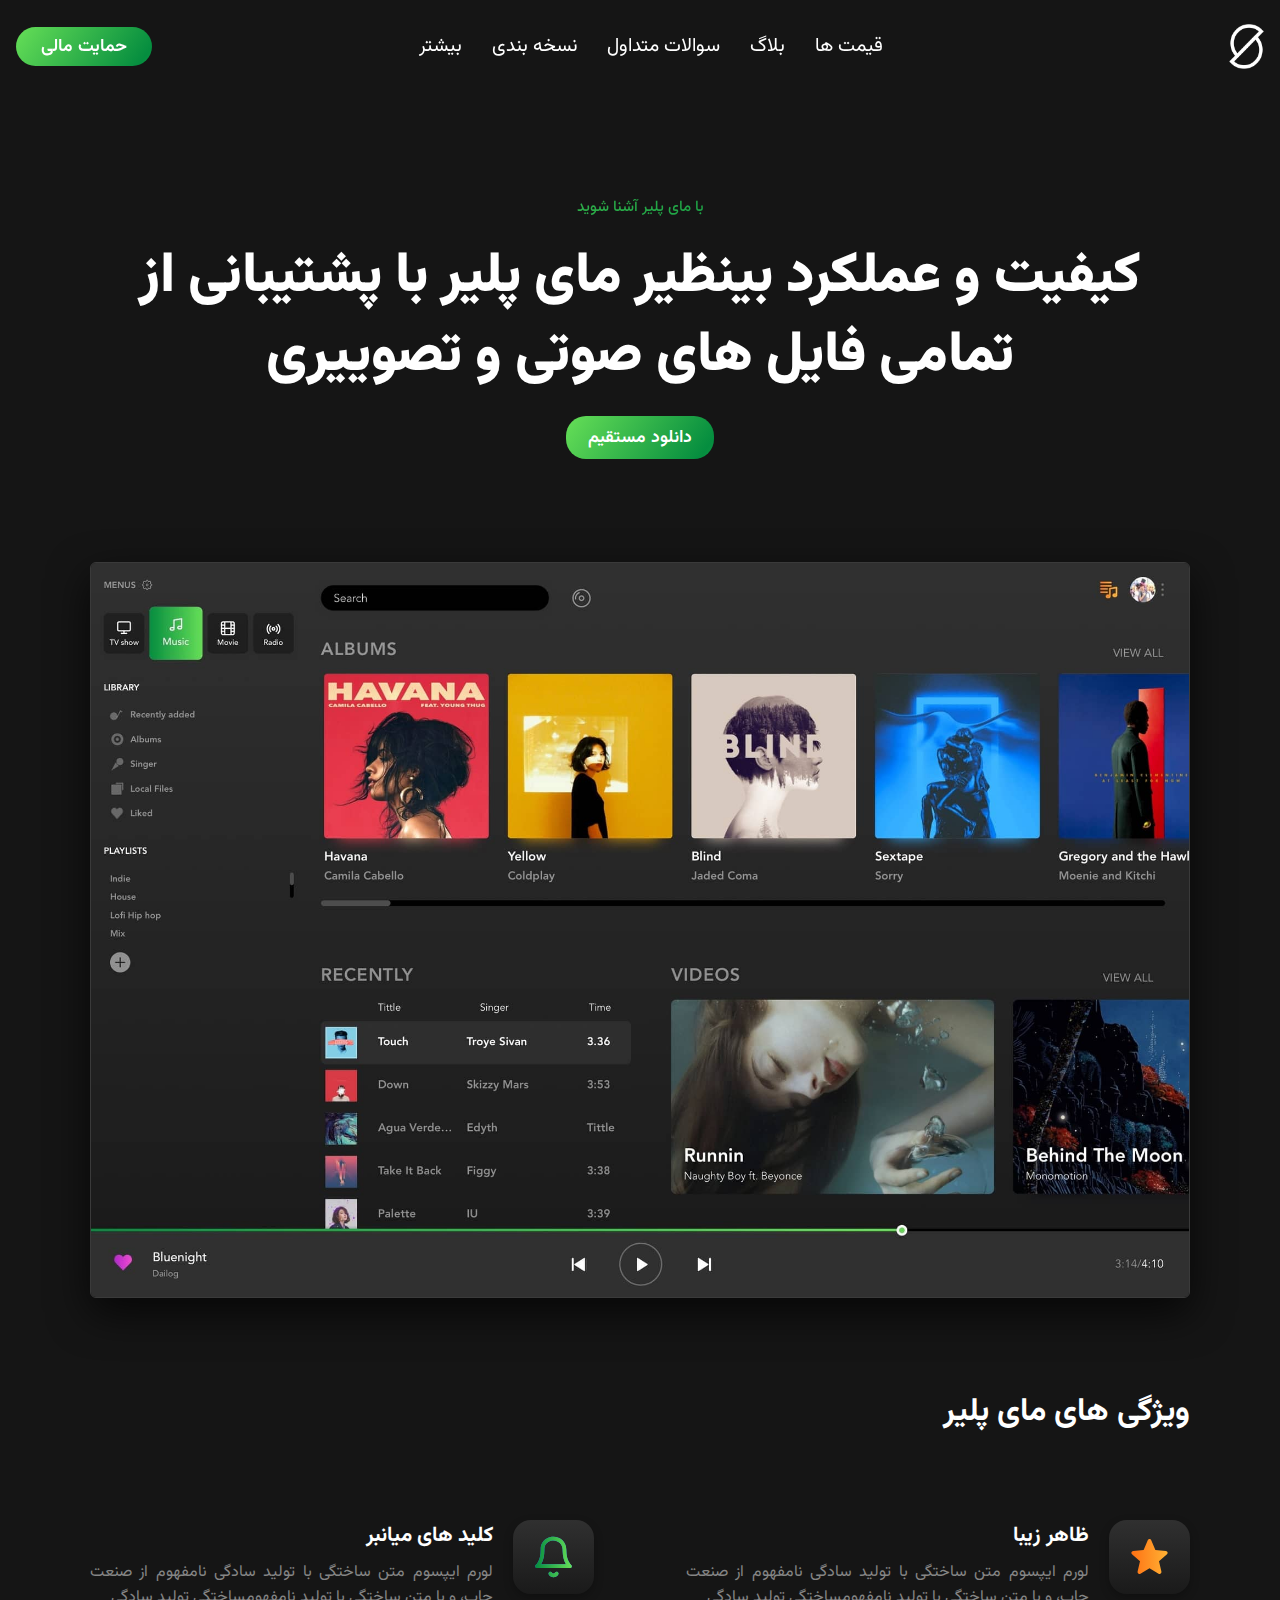
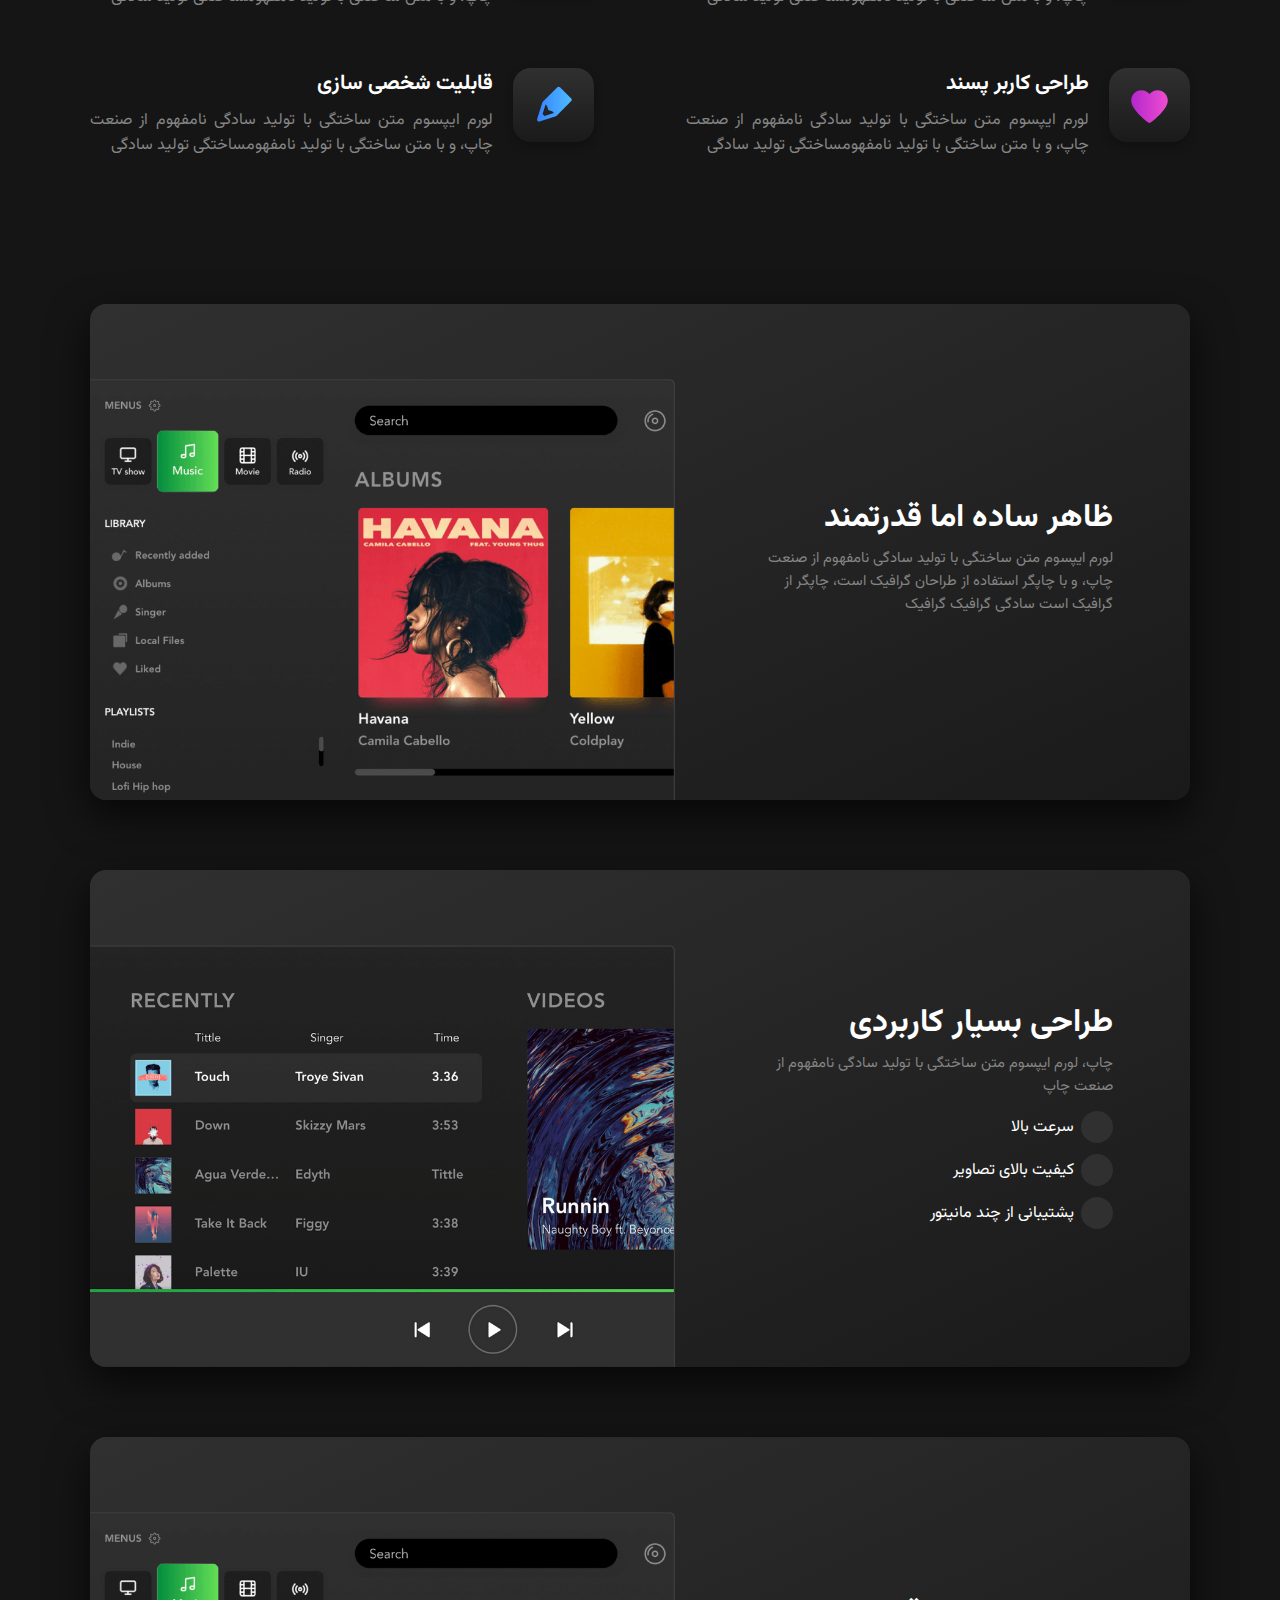
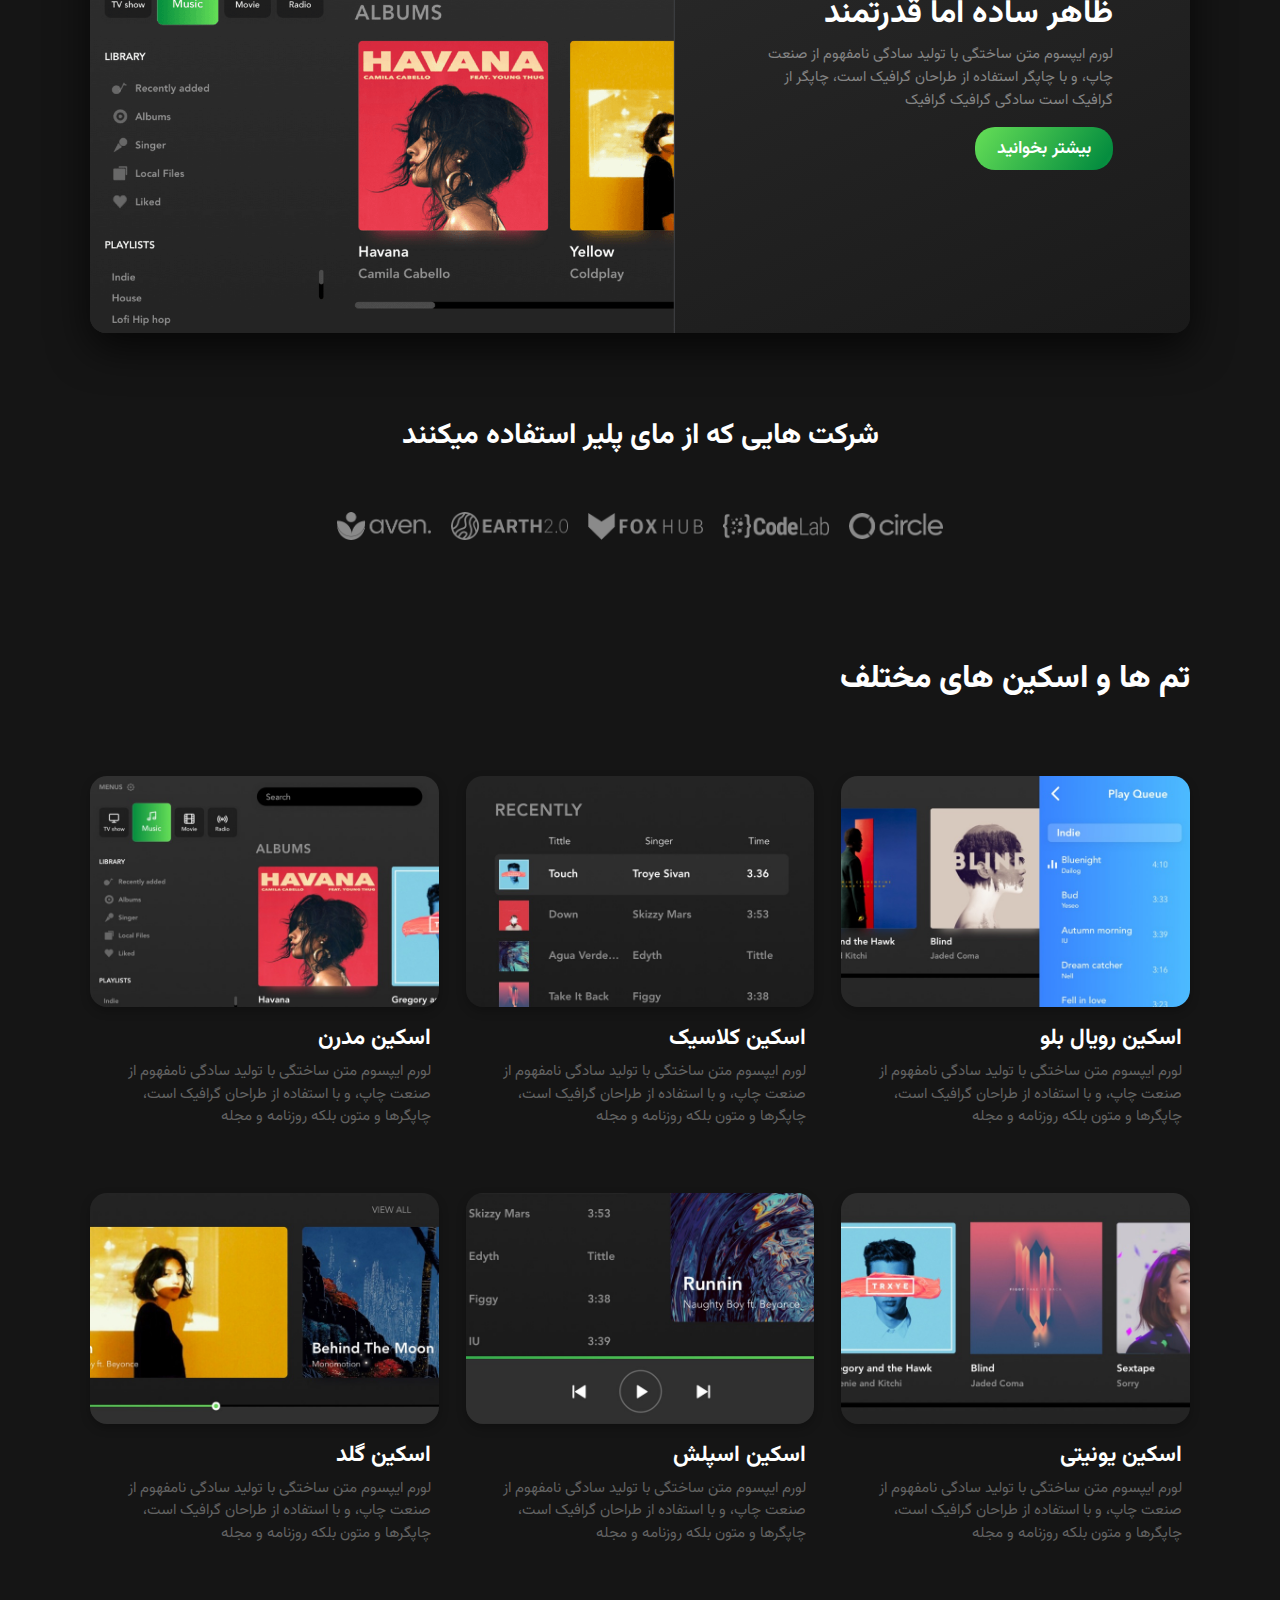
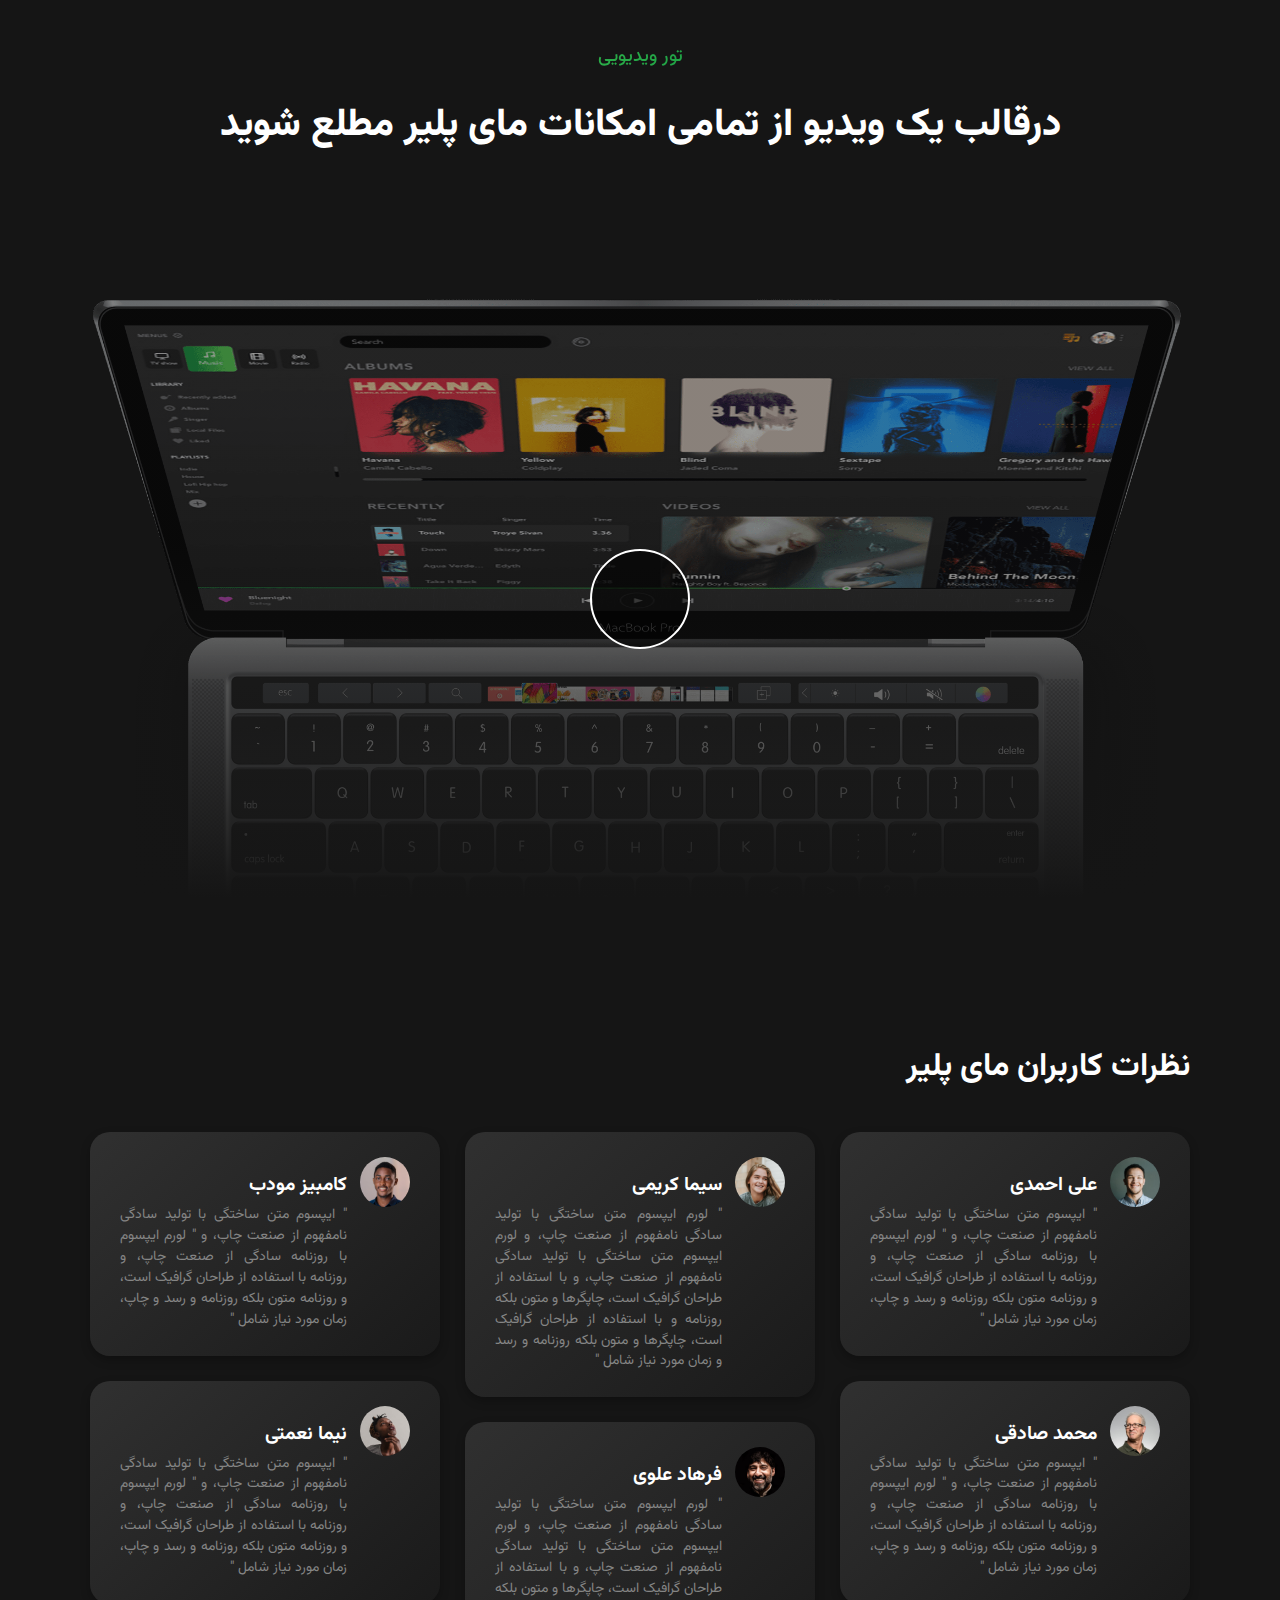
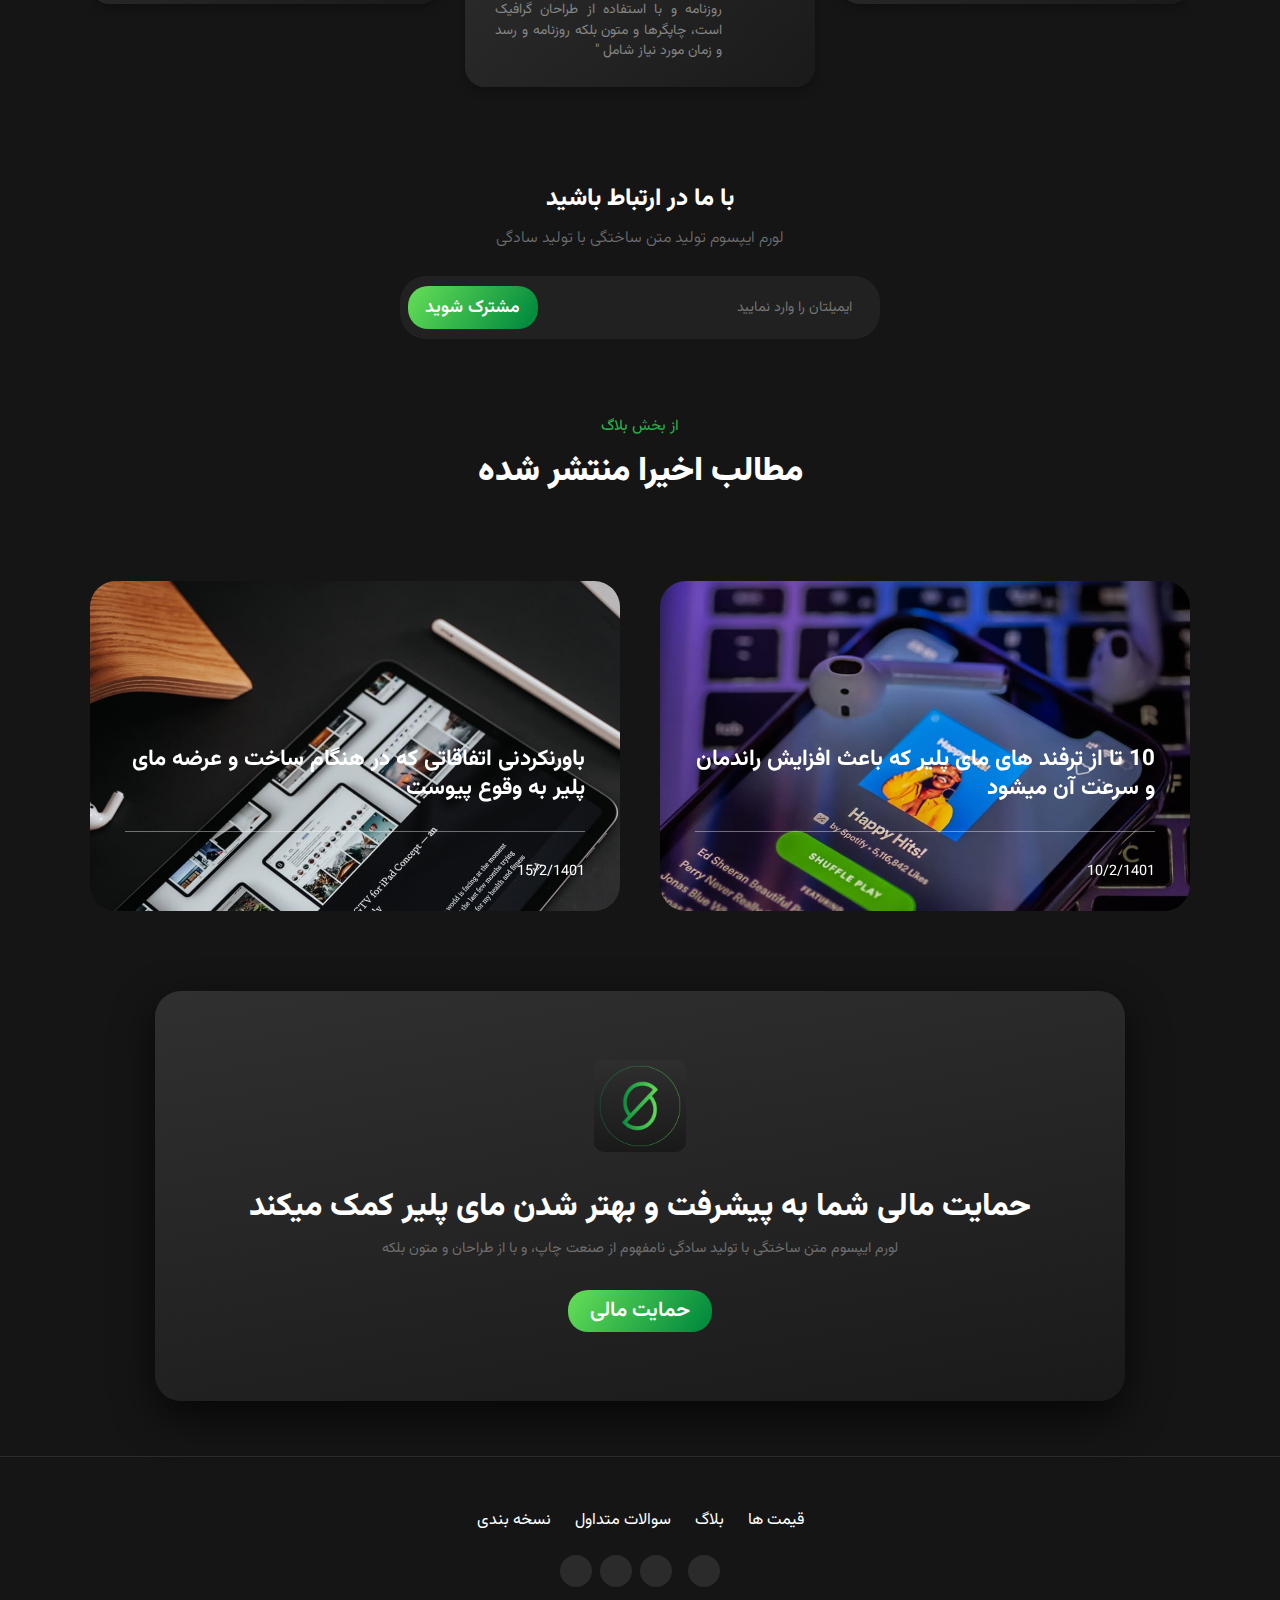
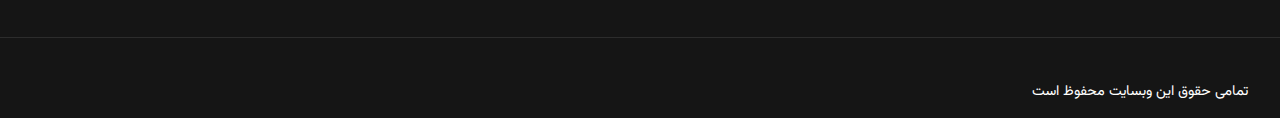
==== commit 6eeb8e13: "The footer added" ====
--- a/index.html
+++ b/index.html
@@ -31,10 +31,8 @@
           </a>
         </div>
         <nav class="header-navigation">
-          <ul
-            class="nav-menu margin-on-right-left-50 x-axis-center y-axis-center"
-          >
-            <li class="padd-right-left-18">
+          <ul class="nav-menu margin-right-left-50 x-axis-center y-axis-center">
+            <li class="padd-right-left-15">
               <a class="menu-link dis-flex" href="pages/pricing.html"
                 >قیمت ها</a
               >
@@ -80,7 +78,7 @@
     <div class="off-canvas-container">
       <nav class="off-canvas">
         <ul>
-          <li>
+          <li class="margin-right-left-5">
             <a
               href="pages/pricing.html"
               class="off-canvas-link padd-top-botom-10 padd-right-left-10"
@@ -672,6 +670,57 @@
         </div>
       </div>
     </main>
+    <footer class="footer-style">
+      <nav class="footer-navigation">
+        <ul class="foot-menu margin-right-left-50 x-axis-center y-axis-center">
+          <li class="padd-right-left-12">
+            <a class="menu-link dis-flex" href="pages/pricing.html">قیمت ها</a>
+          </li>
+          <li class="padd-right-left-12">
+            <a class="menu-link" href="pages/blog.html">بلاگ</a>
+          </li>
+          <li class="padd-right-left-12">
+            <a class="menu-link" href="pages/faq.html">سوالات متداول</a>
+          </li>
+          <li class="padd-right-left-12">
+            <a class="menu-link" href="pages/change log.html">نسخه بندی</a>
+          </li>
+        </ul>
+        <ul
+          class="social-media margin-right-left-50 x-axis-center y-axis-center dis-flex"
+        >
+          <li class="margin-right-left-8">
+            <a
+              class="dis-flex x-axis-center y-axis-center"
+              href="https://twitter.com"
+              ><i class="fa-brands fa-twitter"></i>
+            </a>
+          </li>
+          <li class="margin-right-left-8">
+            <a
+              class="dis-flex x-axis-center y-axis-center"
+              href="https://facebook.com"
+              ><i class="fa-brands fa-square-facebook"></i>
+            </a>
+          </l class="margin-right-left-5"i>
+          <li>
+            <a
+              class="dis-flex x-axis-center y-axis-center"
+              href="https://instagram.com"
+              ><i class="fa-brands fa-instagram"></i>
+            </a>
+          </li>
+          <li class="margin-right-left-8">
+            <a
+              class="dis-flex x-axis-center y-axis-center"
+              href="https://youtube.com"
+              ><i class="fa-brands fa-youtube"></i>
+            </a>
+          </li>
+        </ul>
+        <p class="copy-right-p">تمامی حقوق این وبسایت محفوظ است</p>
+      </nav>
+    </footer>
     <script src="scripts/app.js"></script>
     <script src="scripts/functions.js"></script>
   </body>
--- a/styles/styles.css
+++ b/styles/styles.css
@@ -557,3 +557,37 @@
   color: #6e6e6e;
   margin-top: 5px;
 }
+.footer-style {
+  border-top: 1px solid #ffffff1a;
+  padding-top: 50px;
+}
+.footer-navigation li {
+  color: #fff;
+  font-size: 0.85em;
+}
+.social-media {
+  padding: 22px 0px 50px;
+  flex-flow: row wrap;
+}
+.social-media li {
+  font-size: 0.9em;
+  width: 32px;
+  height: 32px;
+  border-radius: 100px;
+  background-color: #ffffff18;
+  transition: all 0.4s;
+}
+.social-media a {
+  width: 100%;
+  height: 100%;
+}
+.foot-menu {
+  height: 100%;
+  display: flex;
+}
+.copy-right-p {
+  color: #fff;
+  padding: 42px 32px 15px;
+  font-size: 0.9em;
+  border-top: 1px solid #ffffff1a;
+}
--- a/styles/hover states.css
+++ b/styles/hover states.css
@@ -30,3 +30,18 @@
   border-color: #fff;
   padding-bottom: 45px;
 }
+.social-media li:hover {
+  transform: scale(1.06);
+}
+.social-media li:nth-of-type(1):hover {
+  background-color: #1c9cea;
+}
+.social-media li:nth-of-type(2):hover {
+  background-color: #3f62a9;
+}
+.social-media li:nth-of-type(3):hover {
+  background-color: #c30067;
+}
+.social-media li:nth-of-type(4):hover {
+  background-color: #f20000;
+}
--- a/styles/responsive.css
+++ b/styles/responsive.css
@@ -41,6 +41,12 @@
   .nav-menu {
     display: none;
   }
+  .foot-menu {
+    height: 100%;
+    display: flex;
+    flex-flow: row wrap;
+  }
+
   .off-canvas-button {
     display: flex;
   }
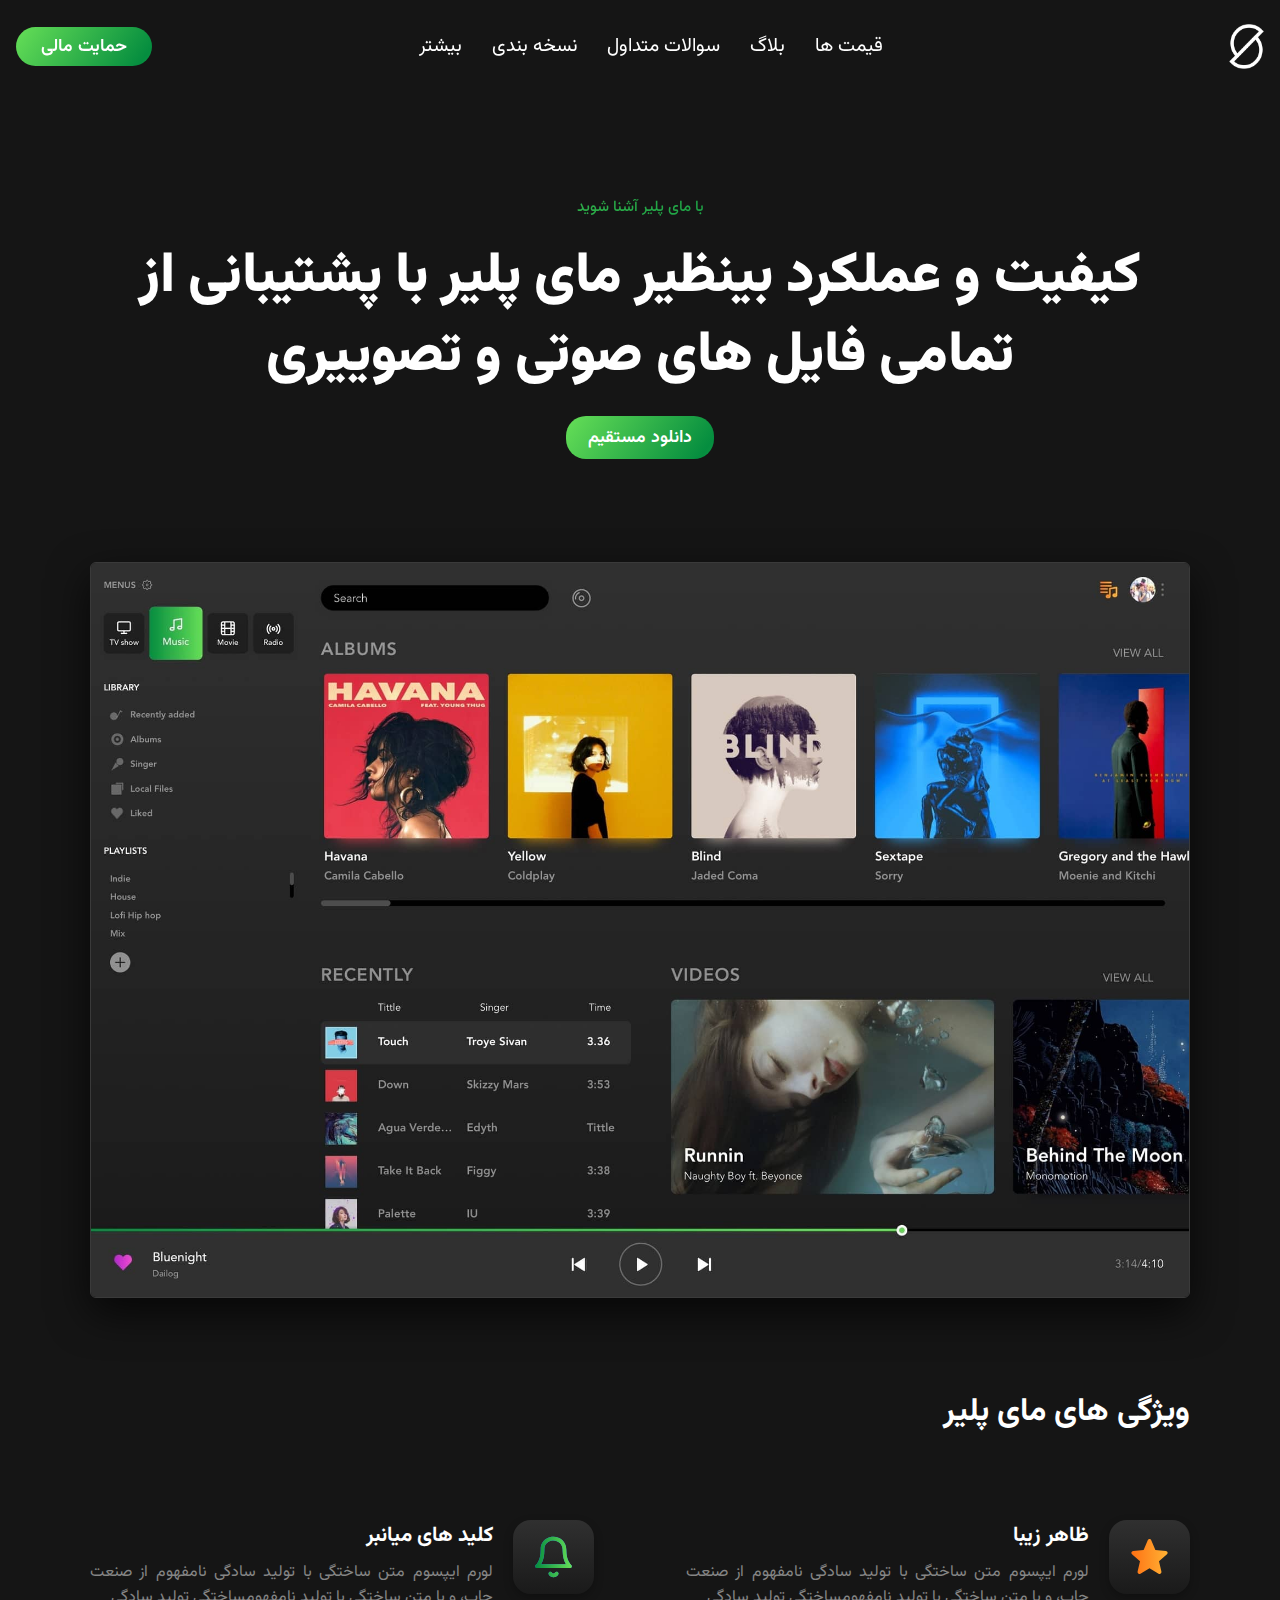
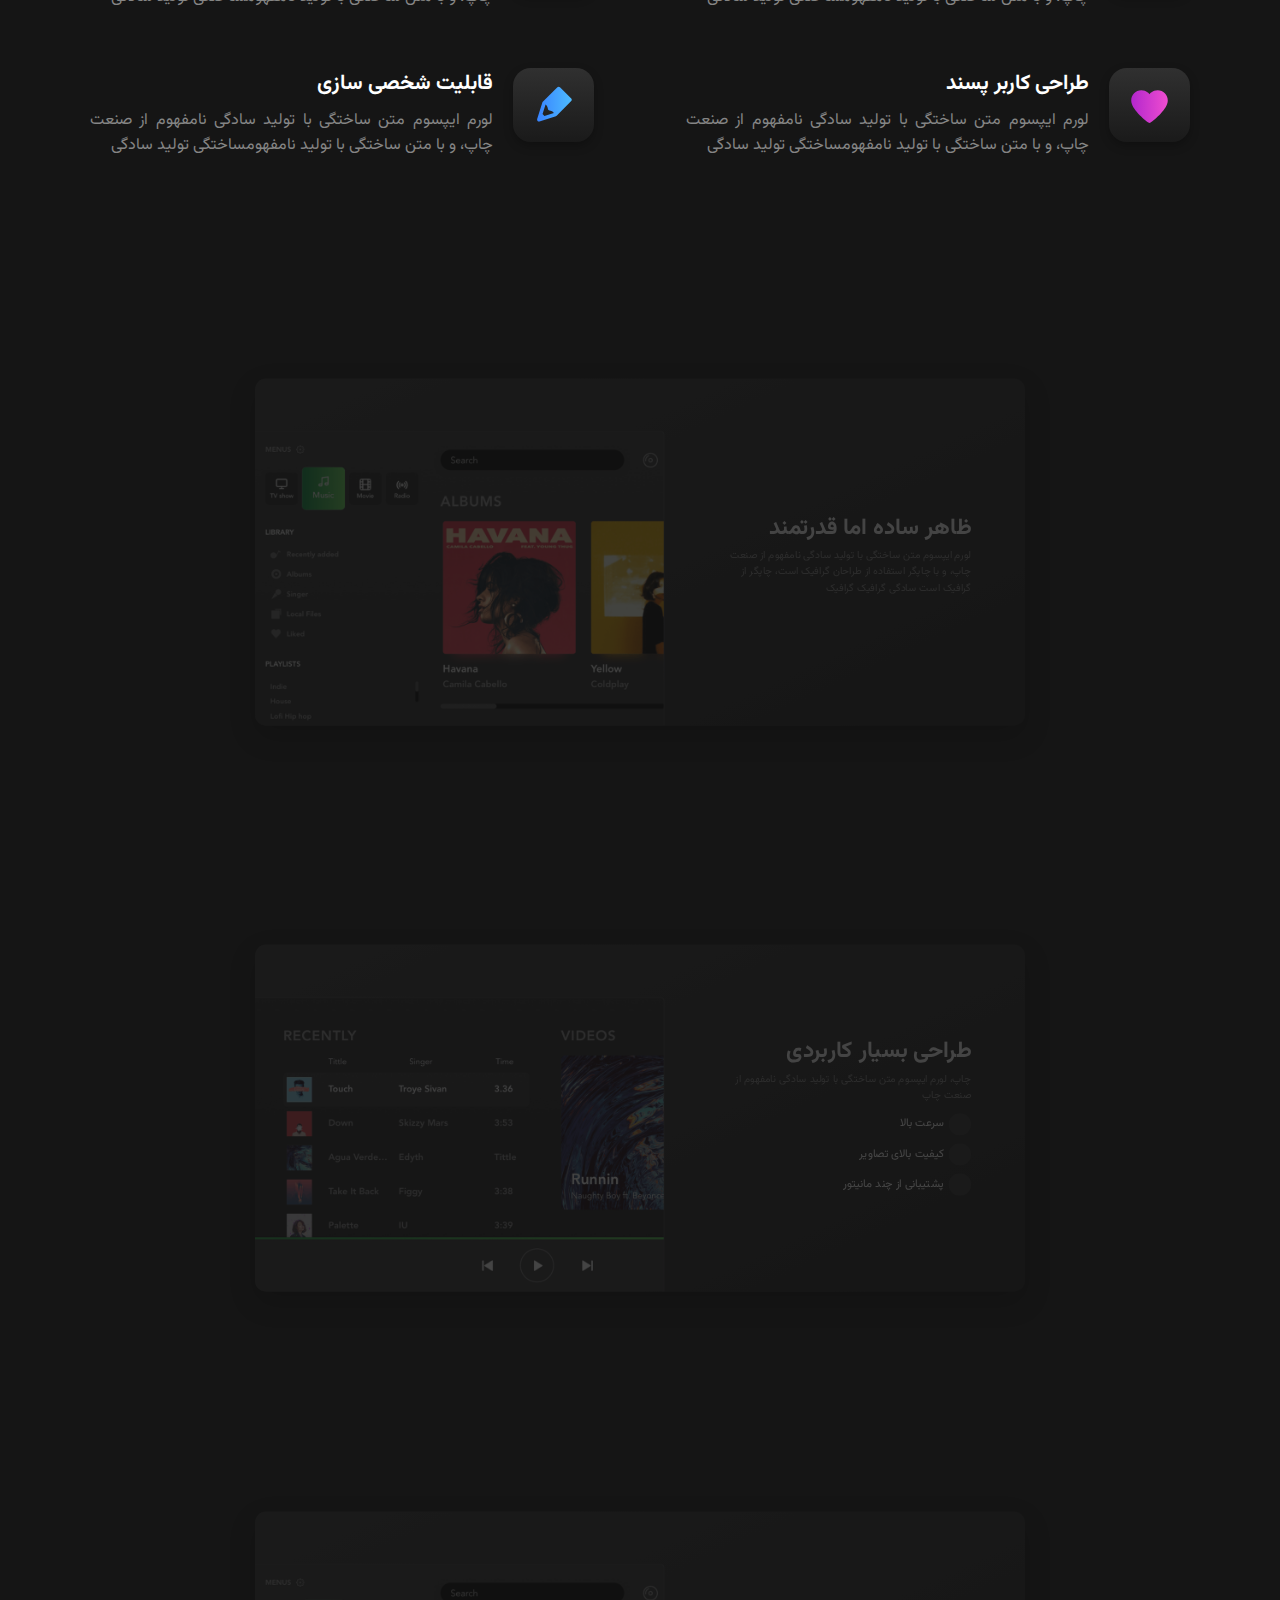
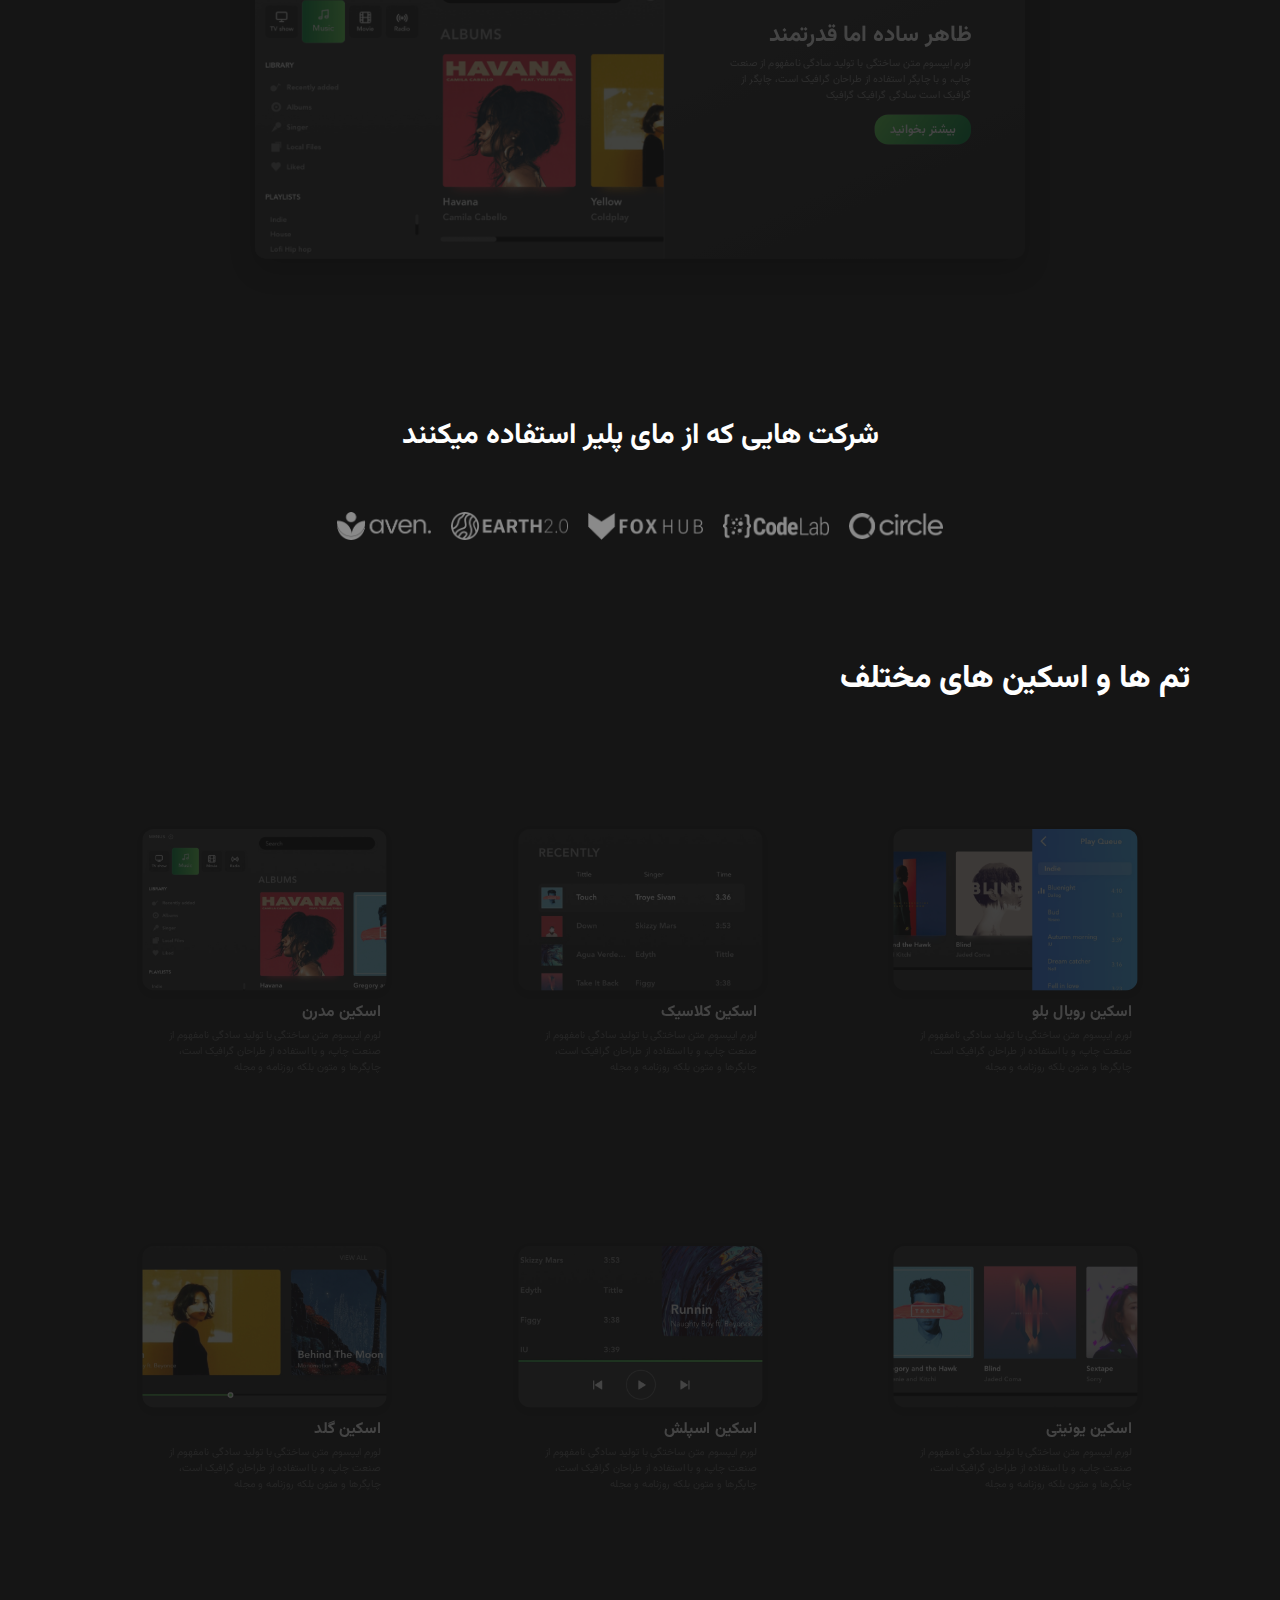
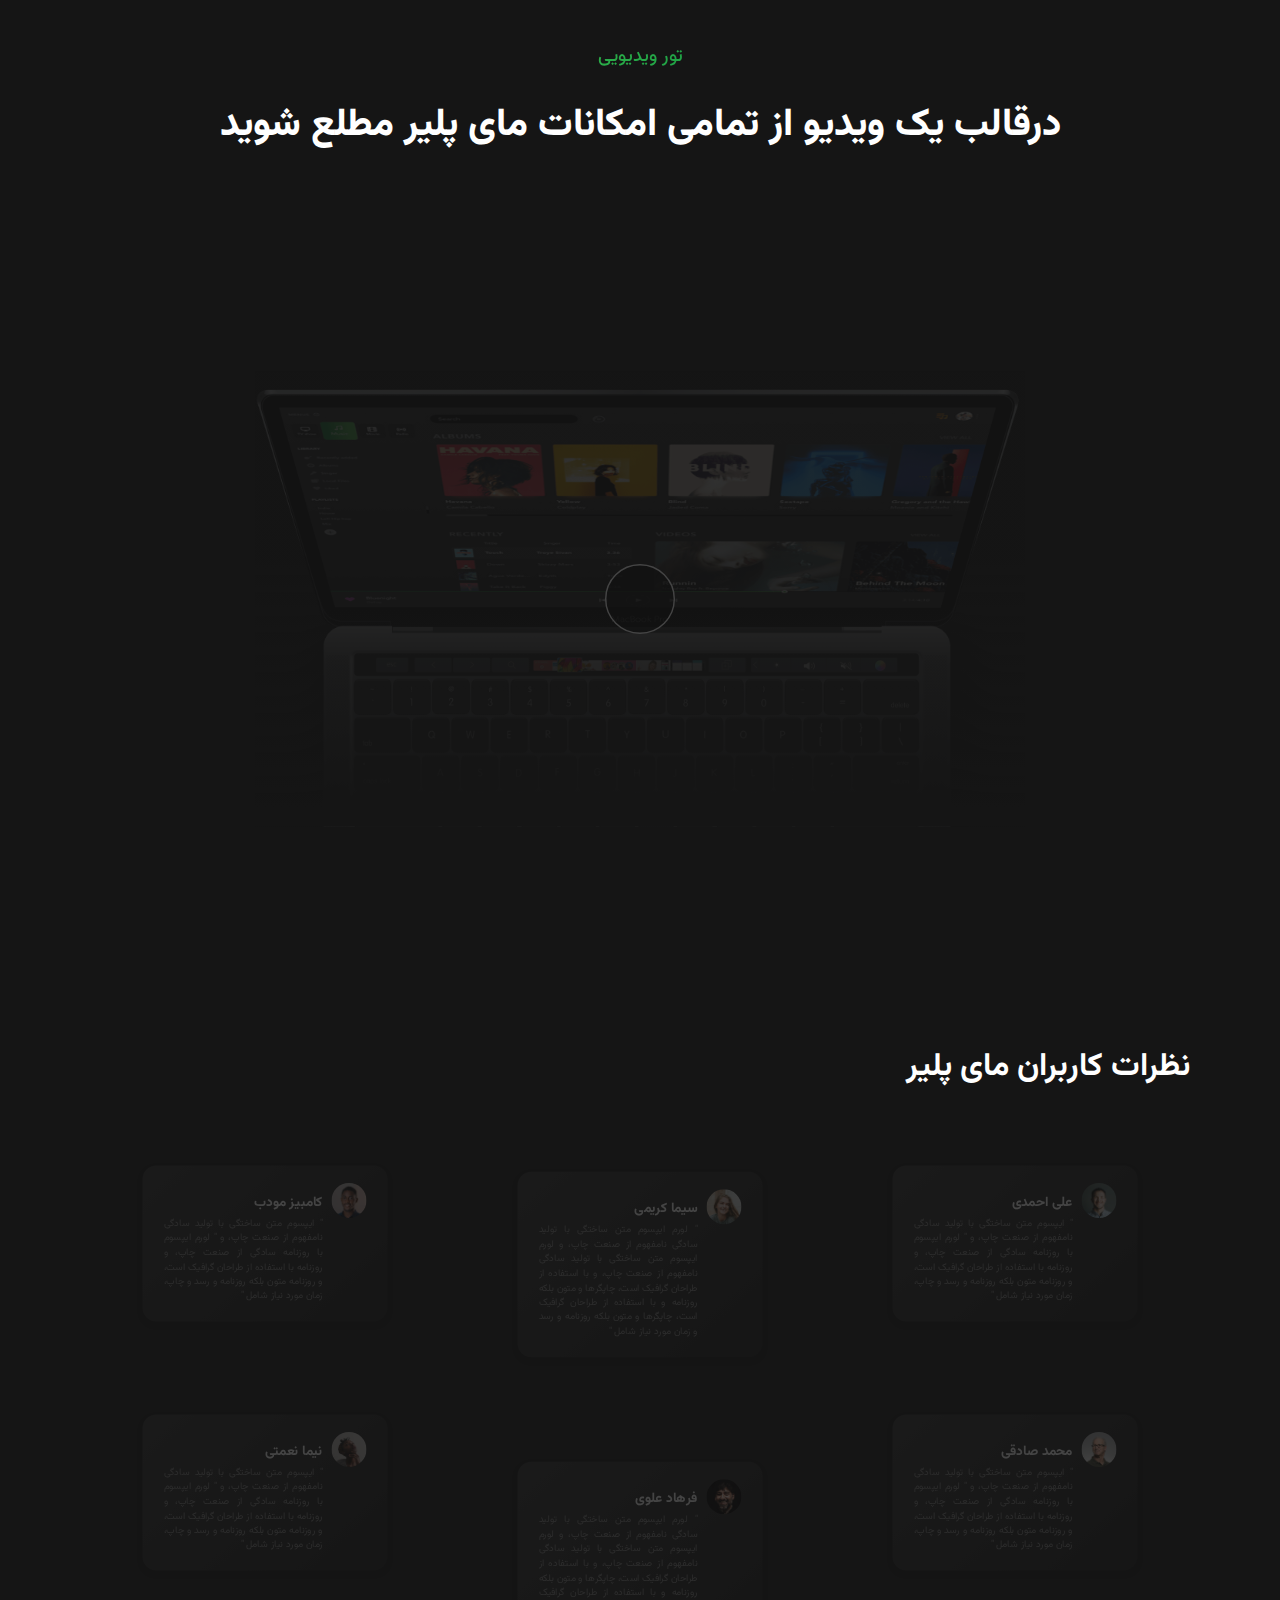
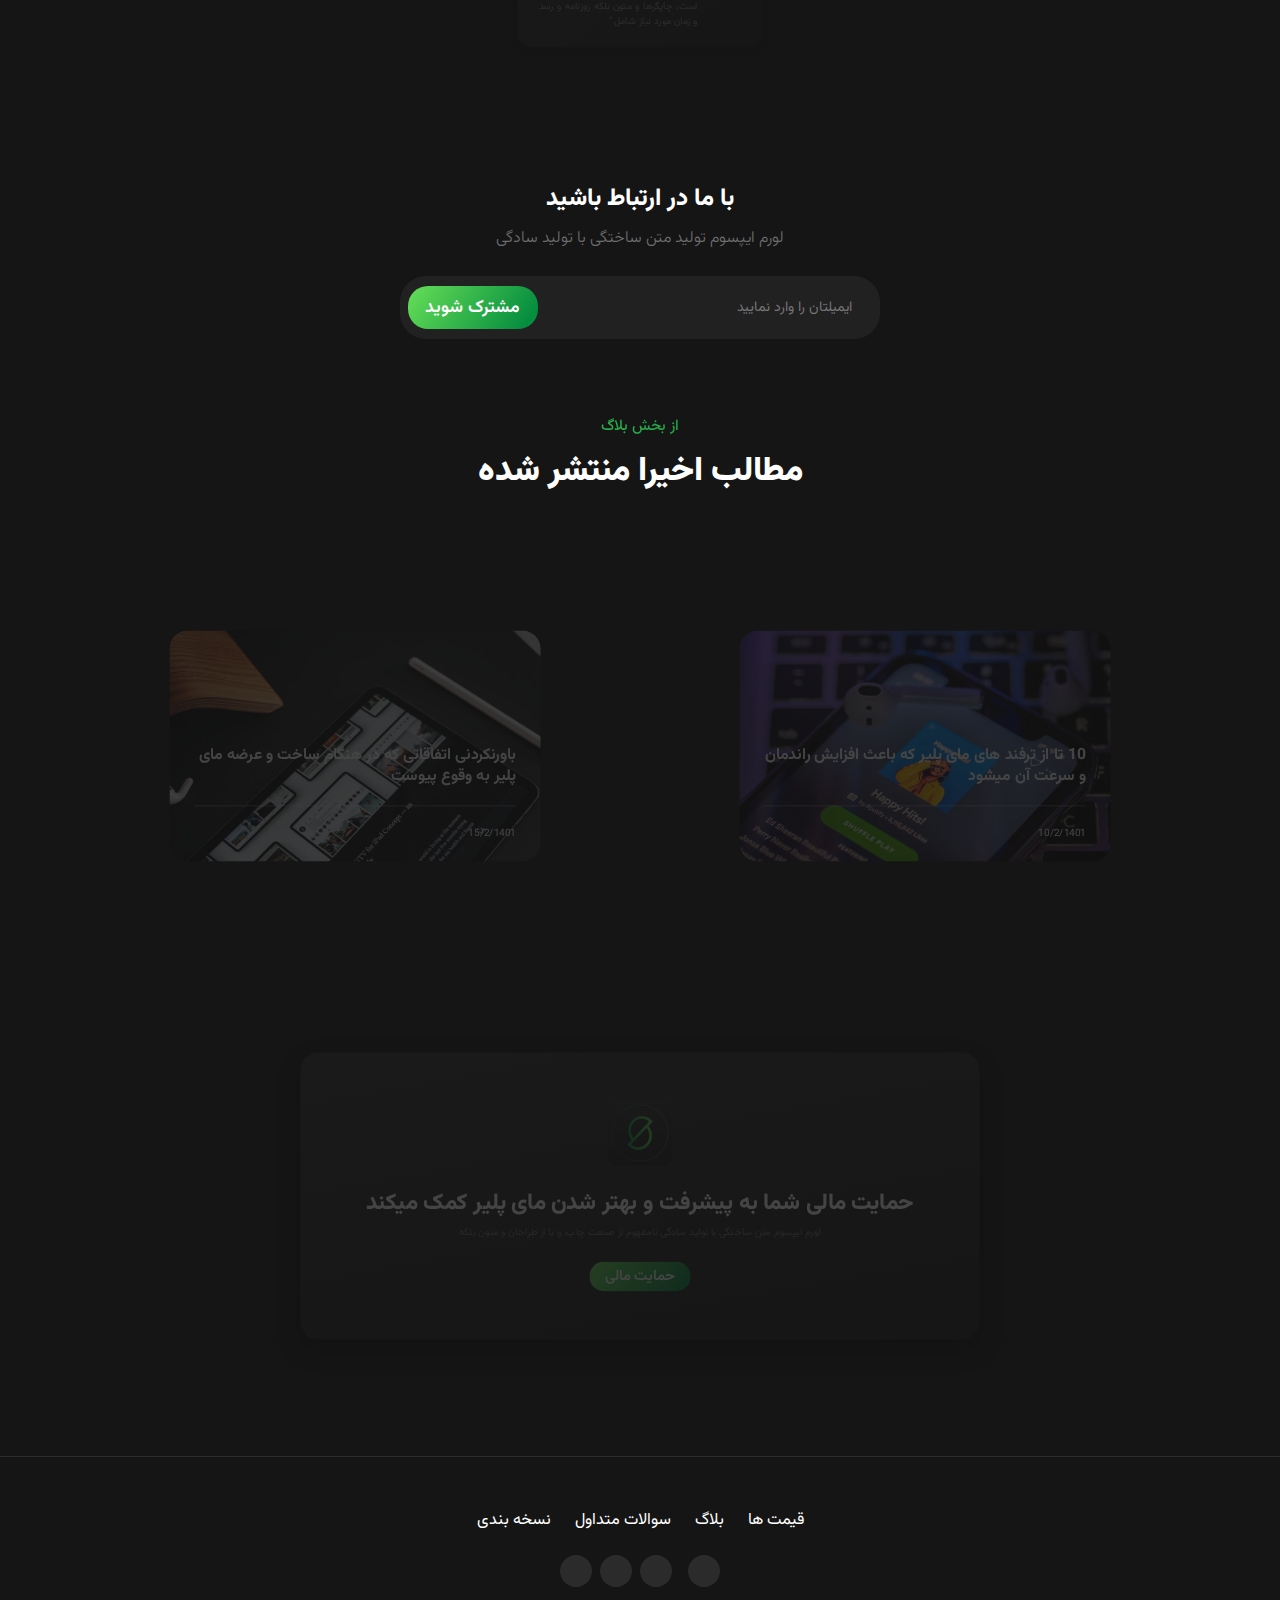
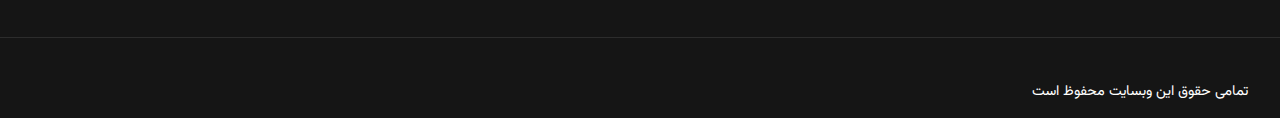
==== commit b104973c: "The slace effect added" ====
--- a/index.html
+++ b/index.html
@@ -240,7 +240,7 @@
           </li>
         </ul>
       </div>
-      <div class="feature-padd margin-top-bottom-35">
+      <div class="feature-padd margin-top-bottom-35 no-scale ">
         <div class="attribute-section dis-flex">
           <div class="attribute-context dis-flex">
             <h4 class="attribute-title">ظاهر ساده اما قدرتمند</h4>
@@ -257,7 +257,7 @@
           />
         </div>
       </div>
-      <div class="feature-padd margin-top-bottom-35">
+      <div class="feature-padd margin-top-bottom-35 no-scale ">
         <div class="attribute-section dis-flex">
           <div class="attribute-context dis-flex">
             <h4 class="attribute-title">طراحی بسیار کاربردی</h4>
@@ -286,7 +286,7 @@
           />
         </div>
       </div>
-      <div class="feature-padd margin-top-bottom-35">
+      <div class="feature-padd margin-top-bottom-35 no-scale ">
         <div class="attribute-section dis-flex">
           <div class="attribute-context dis-flex">
             <h4 class="attribute-title">ظاهر ساده اما قدرتمند</h4>
@@ -343,7 +343,7 @@
           تم ها و اسکین های مختلف
         </h4>
         <ul class="skin-list dis-grid grid-columns feature-padd">
-          <li class="xs-span-12 sm-span-6 md-span-6 lg-span-4 skin-item">
+          <li class="xs-span-12 sm-span-6 md-span-6 lg-span-4 skin-item no-scale ">
             <img
               class="full-width-image img-radius"
               src="images/smooth intrecations.jpg"
@@ -359,7 +359,7 @@
               </p>
             </div>
           </li>
-          <li class="xs-span-12 sm-span-6 md-span-6 lg-span-4 skin-item">
+          <li class="xs-span-12 sm-span-6 md-span-6 lg-span-4 skin-item no-scale ">
             <img
               class="full-width-image img-radius"
               src="images/fully responsive.jpg"
@@ -375,7 +375,7 @@
               </p>
             </div>
           </li>
-          <li class="xs-span-12 sm-span-6 md-span-6 lg-span-4 skin-item">
+          <li class="xs-span-12 sm-span-6 md-span-6 lg-span-4 skin-item no-scale ">
             <img
               class="full-width-image img-radius"
               src="images/cldan and simple.jpg"
@@ -391,7 +391,7 @@
               </p>
             </div>
           </li>
-          <li class="xs-span-12 sm-span-6 md-span-6 lg-span-4 skin-item">
+          <li class="xs-span-12 sm-span-6 md-span-6 lg-span-4 skin-item no-scale ">
             <img
               class="full-width-image img-radius"
               src="images/Friendly support.jpg"
@@ -407,7 +407,7 @@
               </p>
             </div>
           </li>
-          <li class="xs-span-12 sm-span-6 md-span-6 lg-span-4 skin-item">
+          <li class="xs-span-12 sm-span-6 md-span-6 lg-span-4 skin-item no-scale ">
             <img
               class="full-width-image img-radius"
               src="images/useful componets.jpg"
@@ -423,7 +423,7 @@
               </p>
             </div>
           </li>
-          <li class="xs-span-12 sm-span-6 md-span-6 lg-span-4 skin-item">
+          <li class="xs-span-12 sm-span-6 md-span-6 lg-span-4 skin-item no-scale ">
             <img
               class="full-width-image img-radius"
               src="images/CMS.jpg"
@@ -446,7 +446,7 @@
         <h4>درقالب یک ویدیو از تمامی امکانات مای پلیر مطلع شوید</h4>
       </div>
       <div class="feature-padd">
-        <div class="mackbook-div dis-flex x-axis-center y-axis-center">
+        <div class="mackbook-div dis-flex x-axis-center y-axis-center no-scale ">
           <span class="button-play dis-flex y-axis-center x-axis-center">
             <i class="fa-sharp fa-solid fa-play"></i>
           </span>
@@ -467,7 +467,7 @@
         <ul class="comments-list dis-grid grid-columns">
           <div class="xs-span-12 sm-span-12 md-span-12 lg-span-4">
             <li
-              class="dis-flex comment padd-right-left-30 padd-top-botom-25 first-margin"
+              class="dis-flex comment padd-right-left-30 padd-top-botom-25 first-margin no-scale"
             >
               <img
                 class="avatar-img"
@@ -485,7 +485,7 @@
               </div>
             </li>
             <li
-              class="dis-flex comment padd-right-left-30 padd-top-botom-25 first-margin"
+              class="dis-flex comment padd-right-left-30 padd-top-botom-25 first-margin no-scale"
             >
               <img
                 class="avatar-img"
@@ -505,7 +505,7 @@
           </div>
           <div class="xs-span-12 sm-span-12 md-span-12 lg-span-4">
             <li
-              class="dis-flex comment padd-right-left-30 padd-top-botom-25 first-margin"
+              class="dis-flex comment padd-right-left-30 padd-top-botom-25 first-margin no-scale"
             >
               <img
                 class="avatar-img"
@@ -524,7 +524,7 @@
               </div>
             </li>
             <li
-              class="dis-flex comment padd-right-left-30 padd-top-botom-25 first-margin"
+              class="dis-flex comment padd-right-left-30 padd-top-botom-25 first-margin no-scale"
             >
               <img
                 class="avatar-img"
@@ -545,7 +545,7 @@
           </div>
           <div class="xs-span-12 sm-span-12 md-span-12 lg-span-4">
             <li
-              class="dis-flex comment padd-right-left-30 padd-top-botom-25 comment-margin first-margin"
+              class="dis-flex comment padd-right-left-30 padd-top-botom-25 comment-margin first-margin no-scale"
             >
               <img
                 class="avatar-img"
@@ -563,7 +563,7 @@
               </div>
             </li>
             <li
-              class="dis-flex comment padd-right-left-30 padd-top-botom-25 comment-margin first-margin"
+              class="dis-flex comment padd-right-left-30 padd-top-botom-25 comment-margin first-margin no-scale"
             >
               <img
                 class="avatar-img"
@@ -611,7 +611,7 @@
       <div class="recent-posts recent-padd">
         <ul class="post-list dis-grid grid-columns">
           <li
-            class="post xs-span-12 sm-span-12 md-span-12 lg-span-6 margin-top-bottom-25"
+            class="post xs-span-12 sm-span-12 md-span-12 lg-span-6 margin-top-bottom-25 no-scale"
           >
             <a href="pages/blog.html" class="dis-flex">
               <img
@@ -629,7 +629,7 @@
             </a>
           </li>
           <li
-            class="post xs-span-12 sm-span-12 md-span-12 lg-span-6 margin-top-bottom-25"
+            class="post xs-span-12 sm-span-12 md-span-12 lg-span-6 margin-top-bottom-25 no-scale"
           >
             <a href="pages/blog.html" class="dis-flex">
               <img
@@ -652,7 +652,7 @@
         class="donation-section feature-padd dis-flex x-axis-center margin-top-bottom-55"
       >
         <div
-          class="doantion-container dis-flex x-axis-center y-axis-center padd-right-left-15"
+          class="doantion-container dis-flex x-axis-center y-axis-center padd-right-left-15 no-scale "
         >
           <img src="images/green logo.png" alt="The green logo" />
           <h4 class="donation-title">
--- a/styles/styles.css
+++ b/styles/styles.css
@@ -591,3 +591,8 @@
   font-size: 0.9em;
   border-top: 1px solid #ffffff1a;
 }
+.no-scale {
+  transform: scale(0.7);
+  opacity: 0.2;
+  transition: all 0.3s;
+}
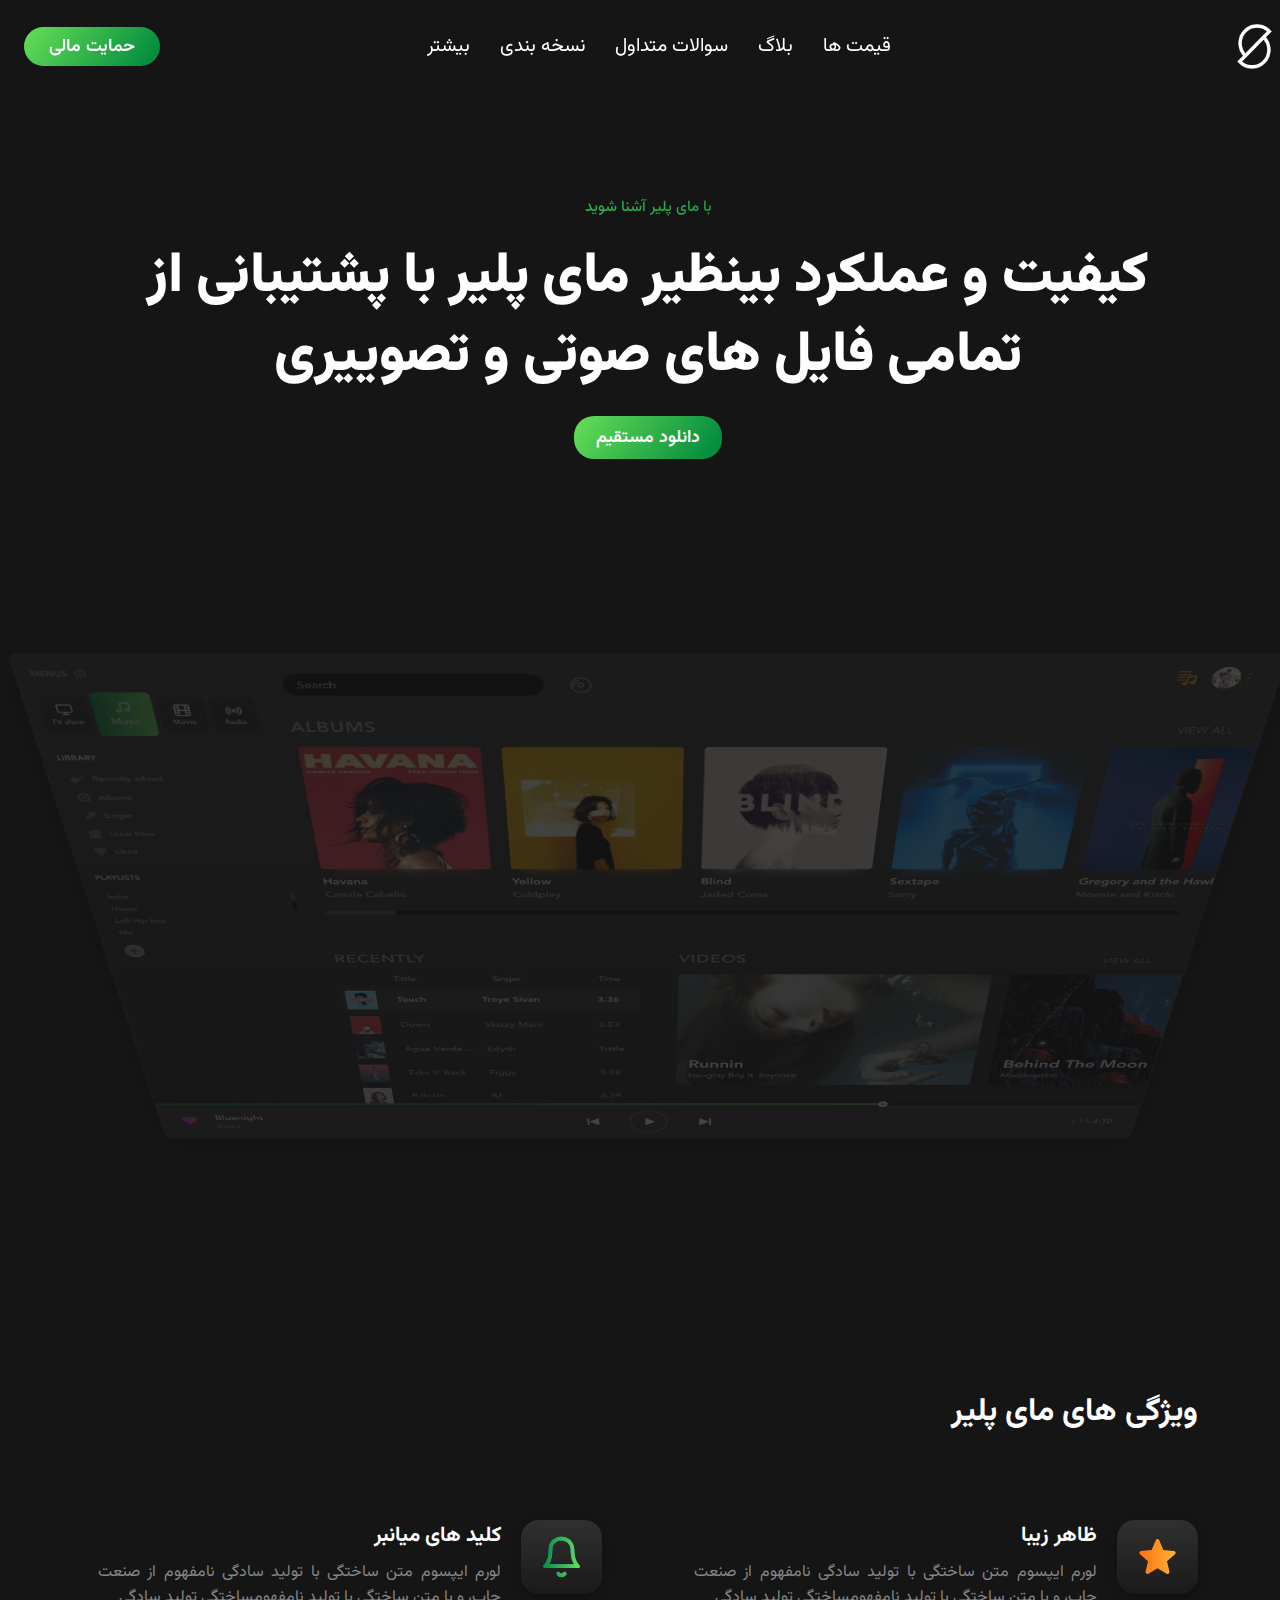
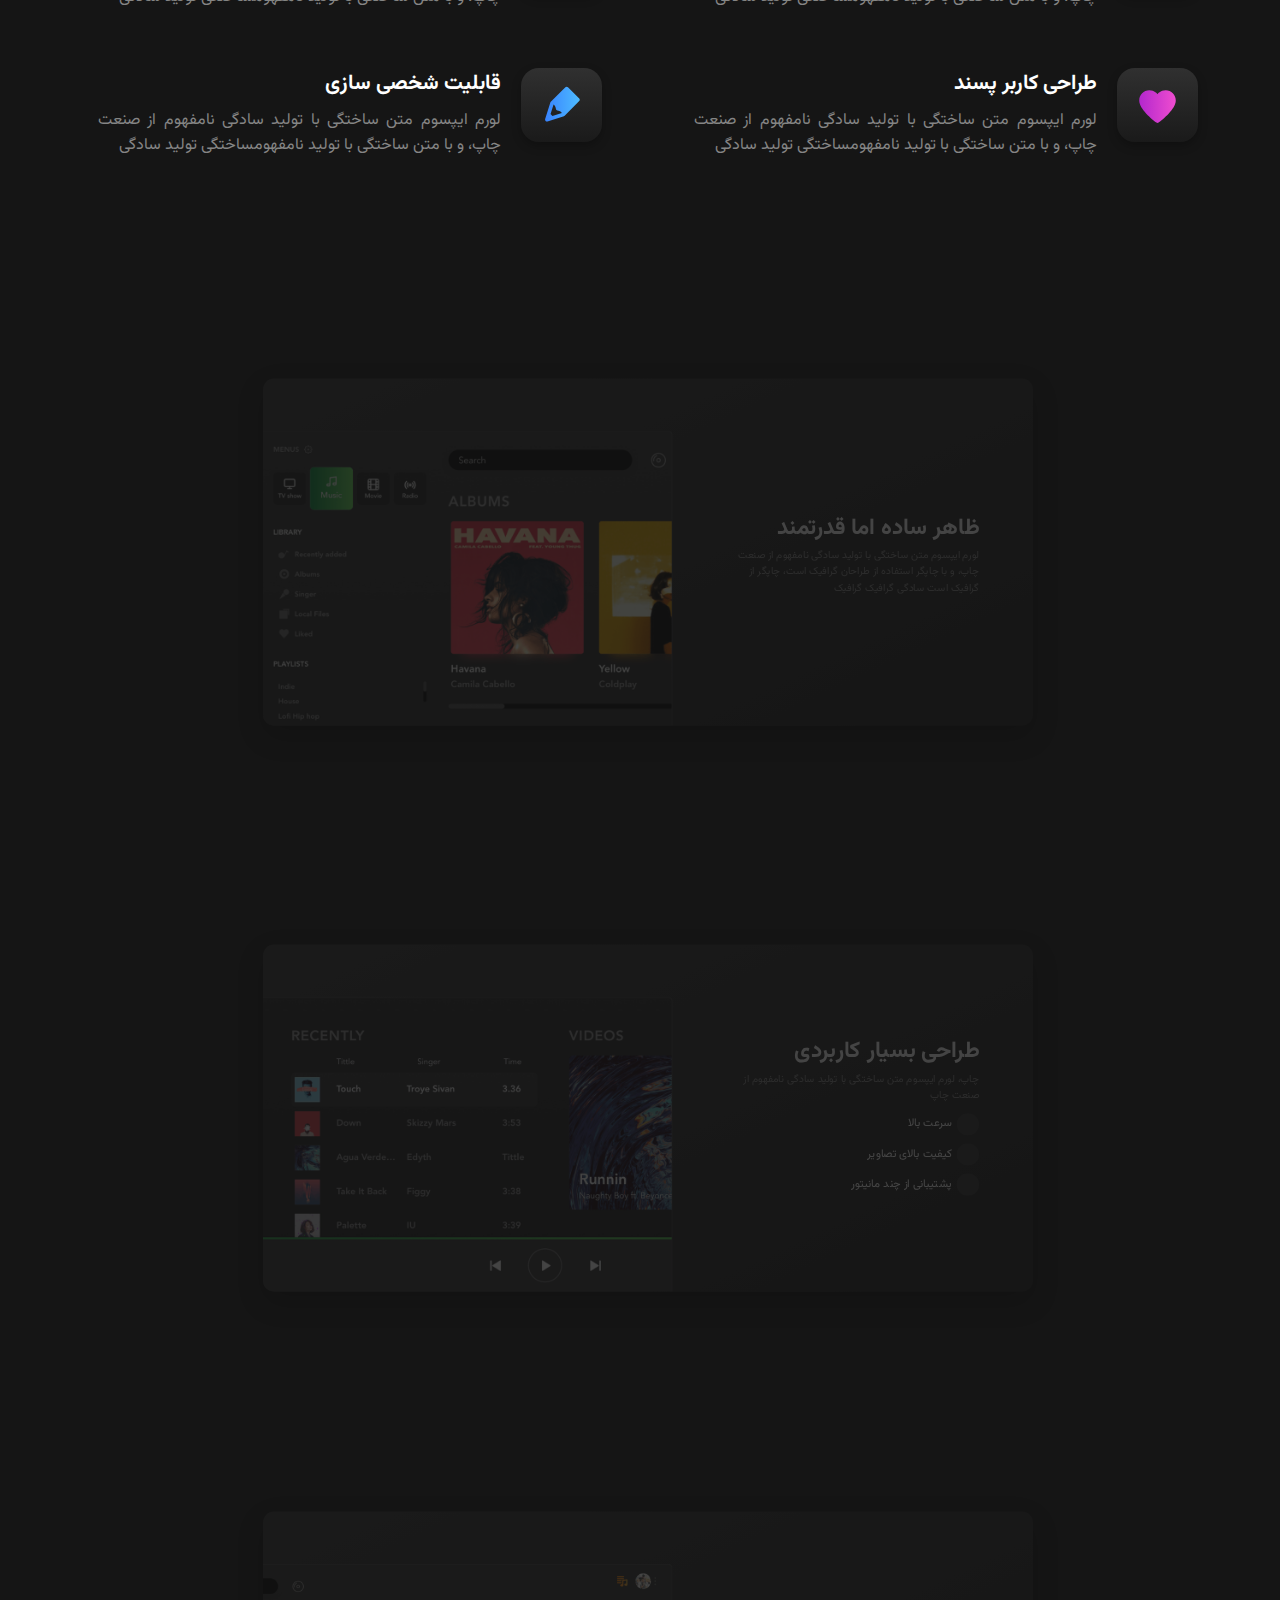
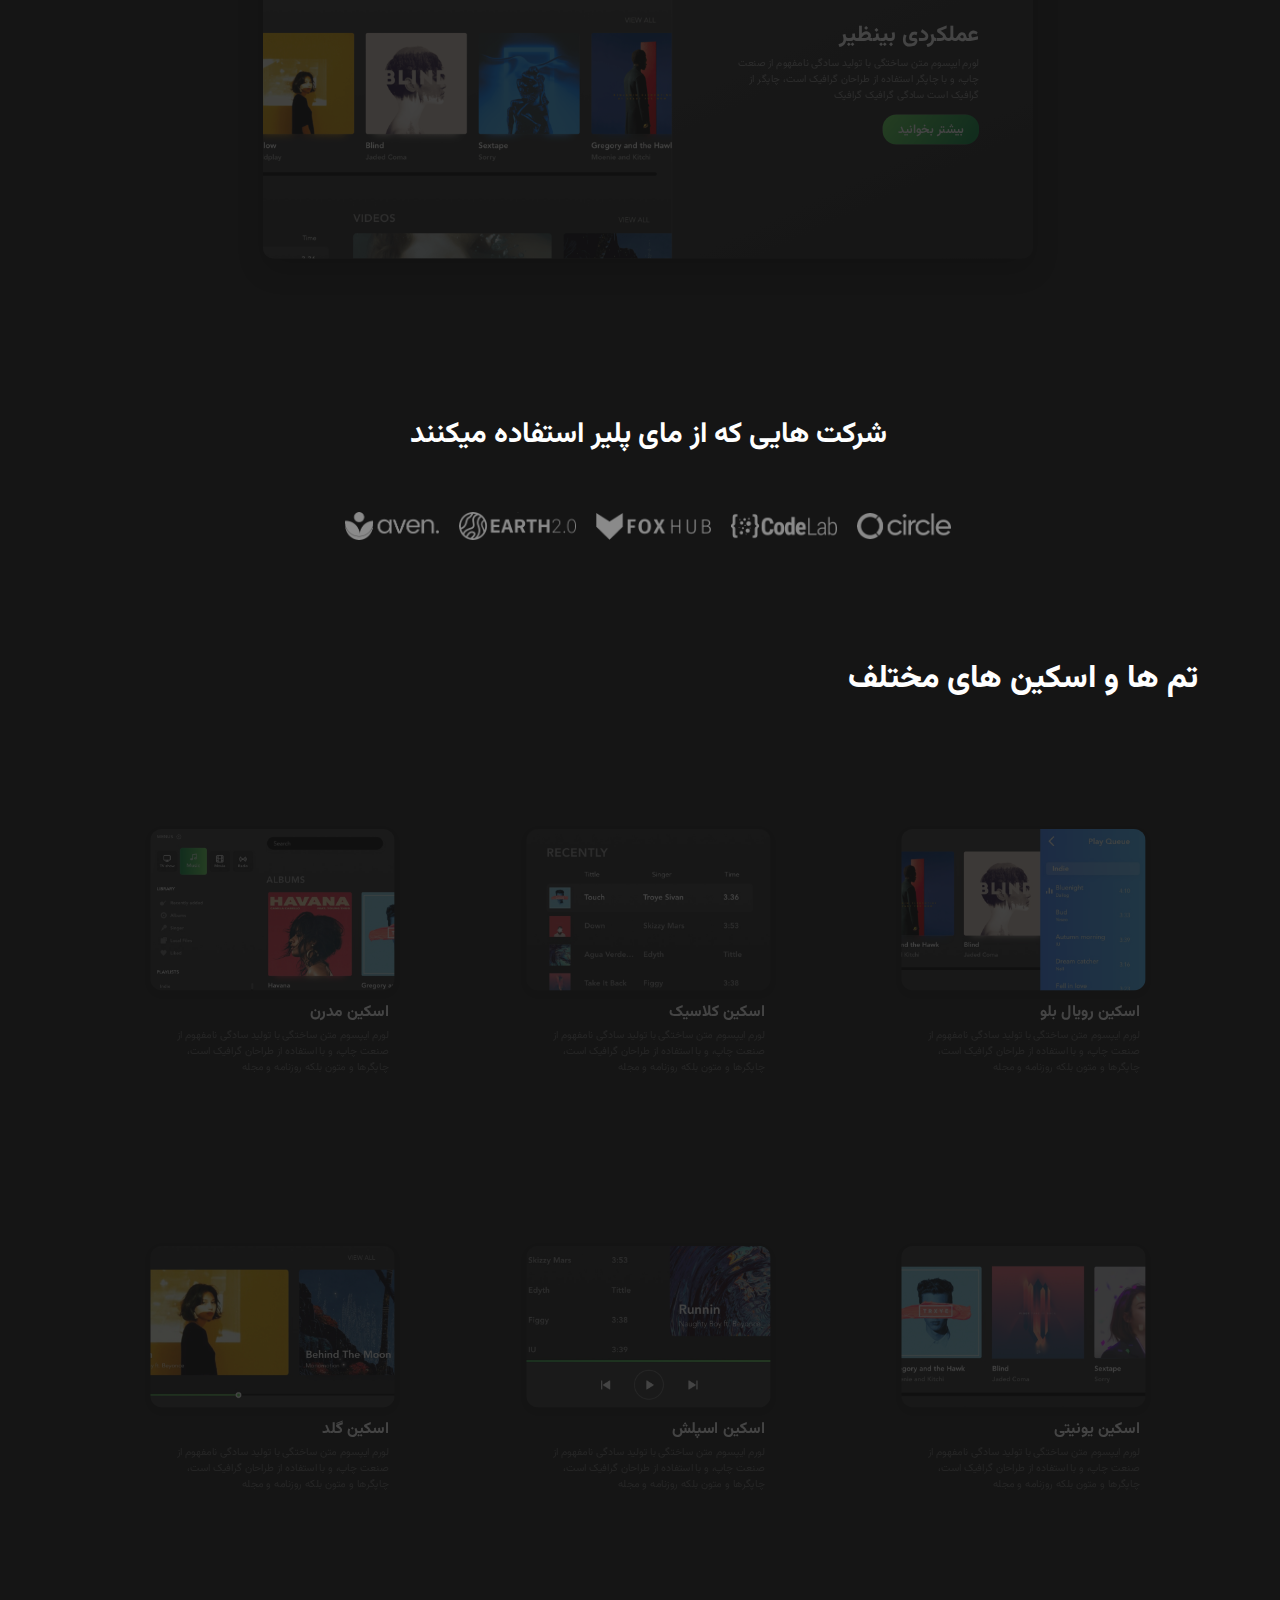
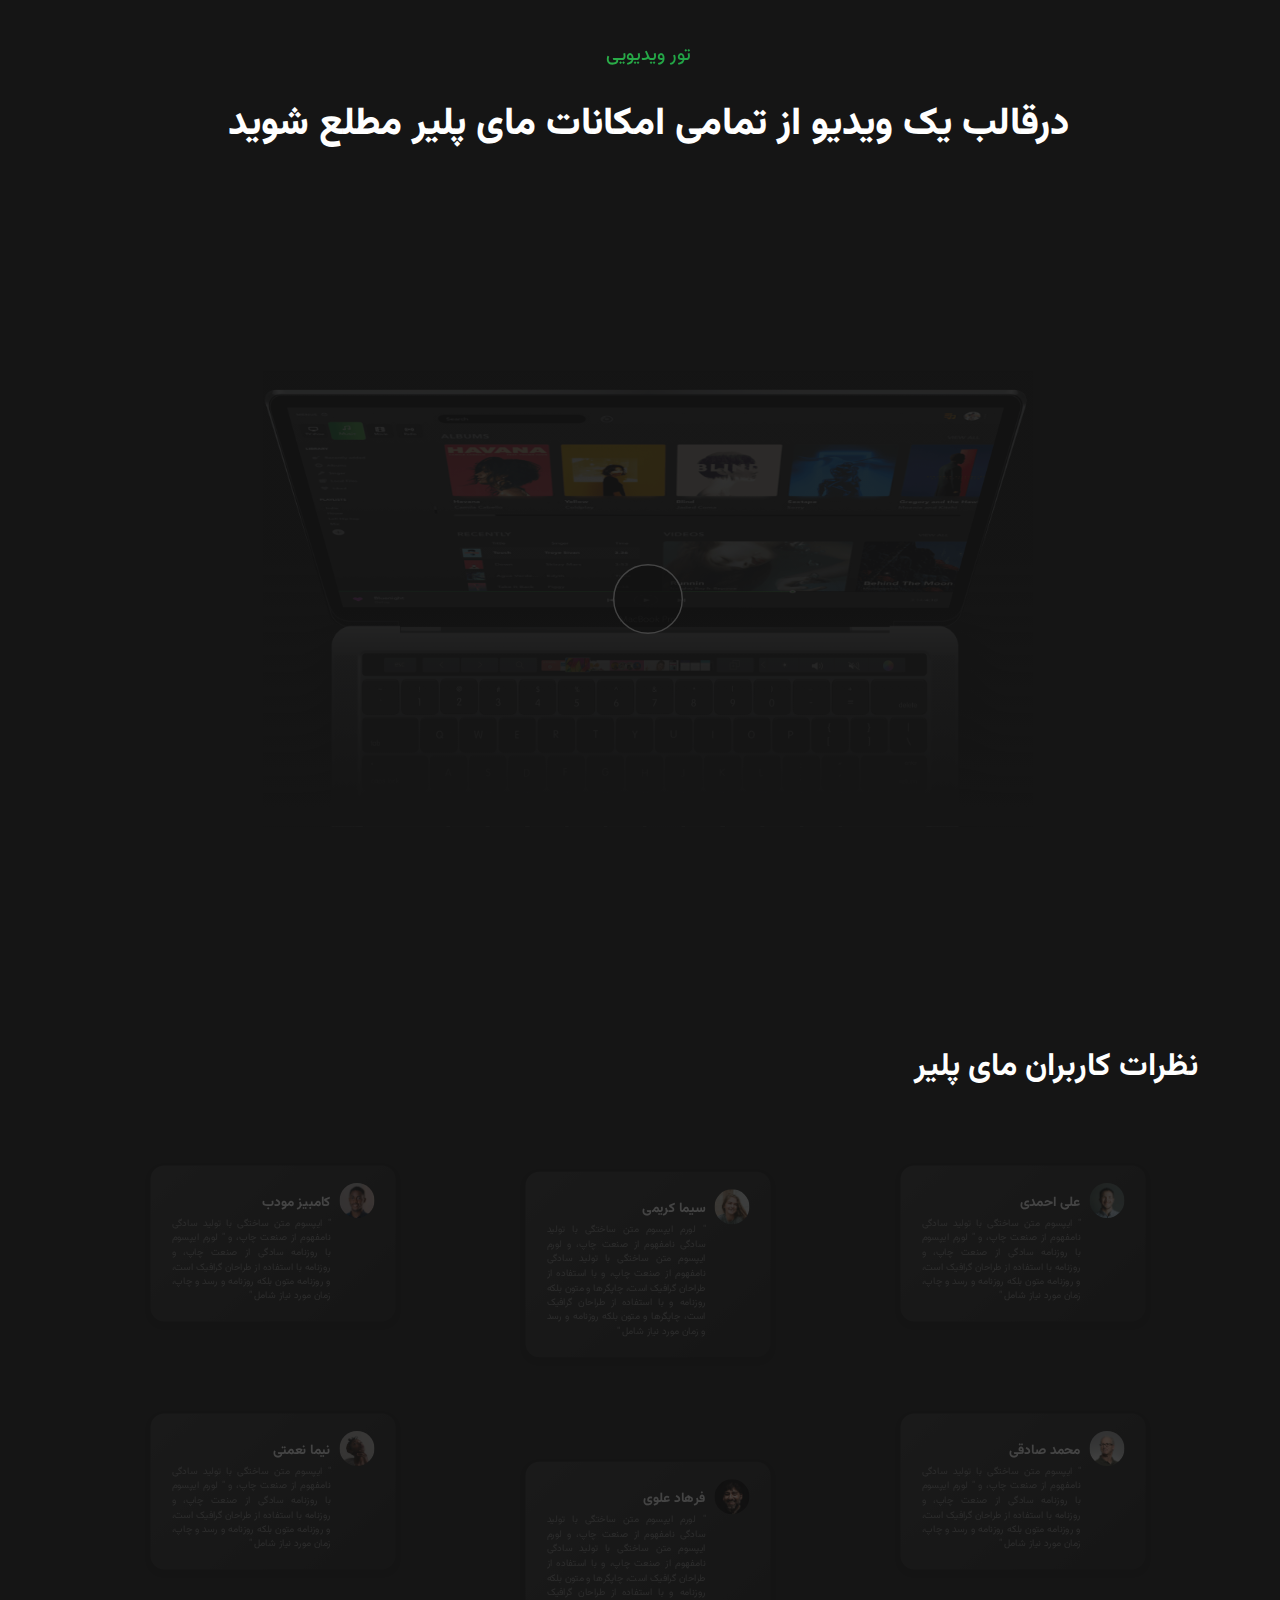
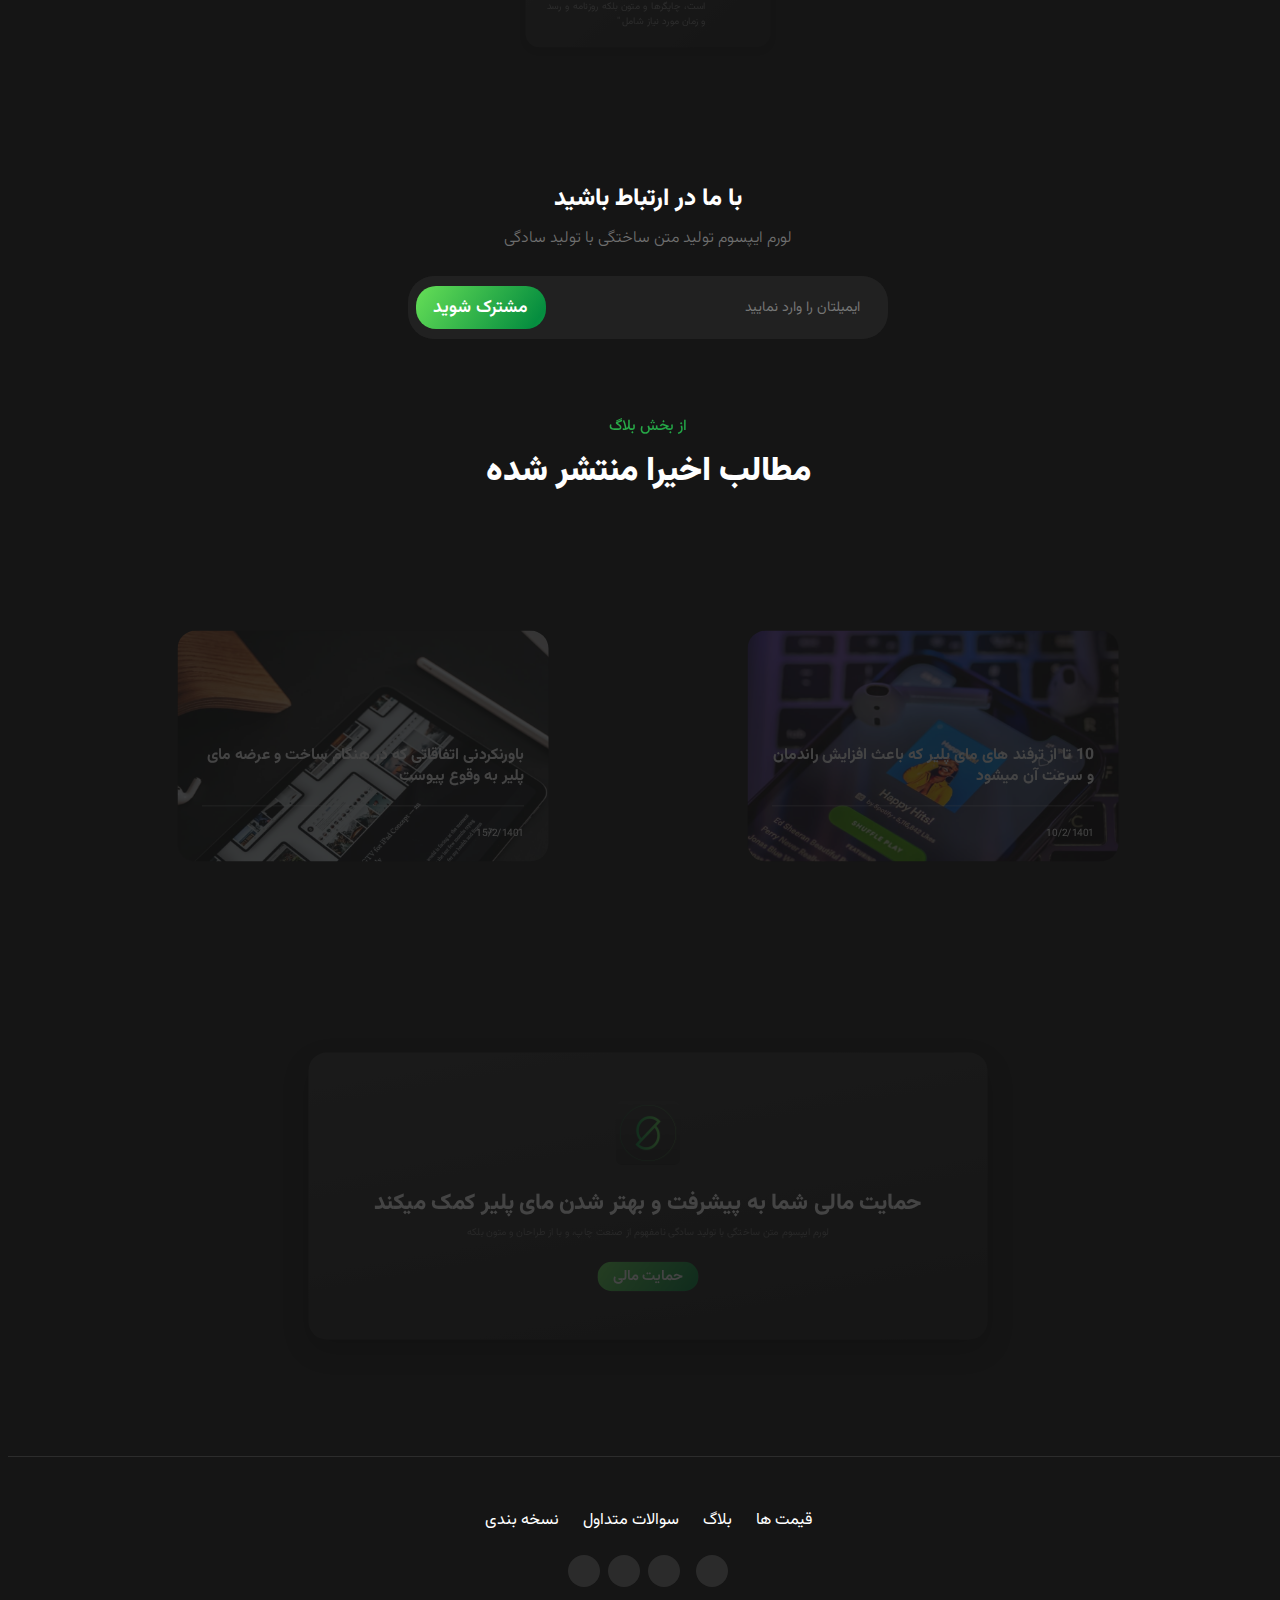
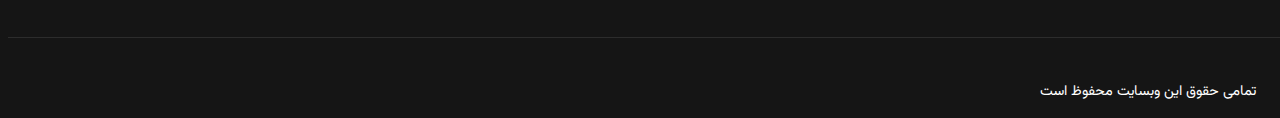
==== commit b366988a: "The pause button works on video" ====
--- a/index.html
+++ b/index.html
@@ -289,7 +289,7 @@
       <div class="feature-padd margin-top-bottom-35 no-scale ">
         <div class="attribute-section dis-flex">
           <div class="attribute-context dis-flex">
-            <h4 class="attribute-title">ظاهر ساده اما قدرتمند</h4>
+            <h4 class="attribute-title">عملکردی بینظیر</h4>
             <p>
               لورم ایپسوم متن ساختگی با تولید سادگی نامفهوم از صنعت چاپ، و با
               چاپگر استفاده از طراحان گرافیک است، چاپگر از گرافیک است سادگی
@@ -304,7 +304,7 @@
             </div>
           </div>
           <img
-            src="images/half screen player.png"
+            src="images/albums.png"
             alt="Attribute picture"
             class="attribute-image"
           />
--- a/styles/styles.css
+++ b/styles/styles.css
@@ -220,13 +220,19 @@
   transform: rotate(0deg);
 }
 .rotate-angle {
-  transition: all 0.3s;
   transform: rotate(180deg);
+}
+.intro-iamge-container {
+  perspective: 2000px;
+  transform-style: preserve-3d;
 }
 .into-iamge {
   border-radius: 6px;
   border: 1px solid #ffffff29;
   box-shadow: 0 15px 40px 0 rgba(0, 0, 0, 0.7);
+  opacity: 0.2;
+  transform: rotateX(-50deg);
+  transition: all 0.1s;
 }
 .feature-section {
   color: #fff;
@@ -594,5 +600,5 @@
 .no-scale {
   transform: scale(0.7);
   opacity: 0.2;
-  transition: all 0.3s;
-}
+  transition: all 0.1s;
+}
--- a/styles/responsive.css
+++ b/styles/responsive.css
@@ -183,6 +183,13 @@
     color: #fff;
     font-size: 1.4em;
   }
+  .into-iamge {
+    border-radius: 6px;
+    border: 1px solid #ffffff29;
+    box-shadow: 0 15px 40px 0 rgba(0, 0, 0, 0.7);
+    opacity: 1;
+    transform: rotateX(0deg);
+  }
 }
 @media all and (min-width: 576px) {
   .sm-span-1 {
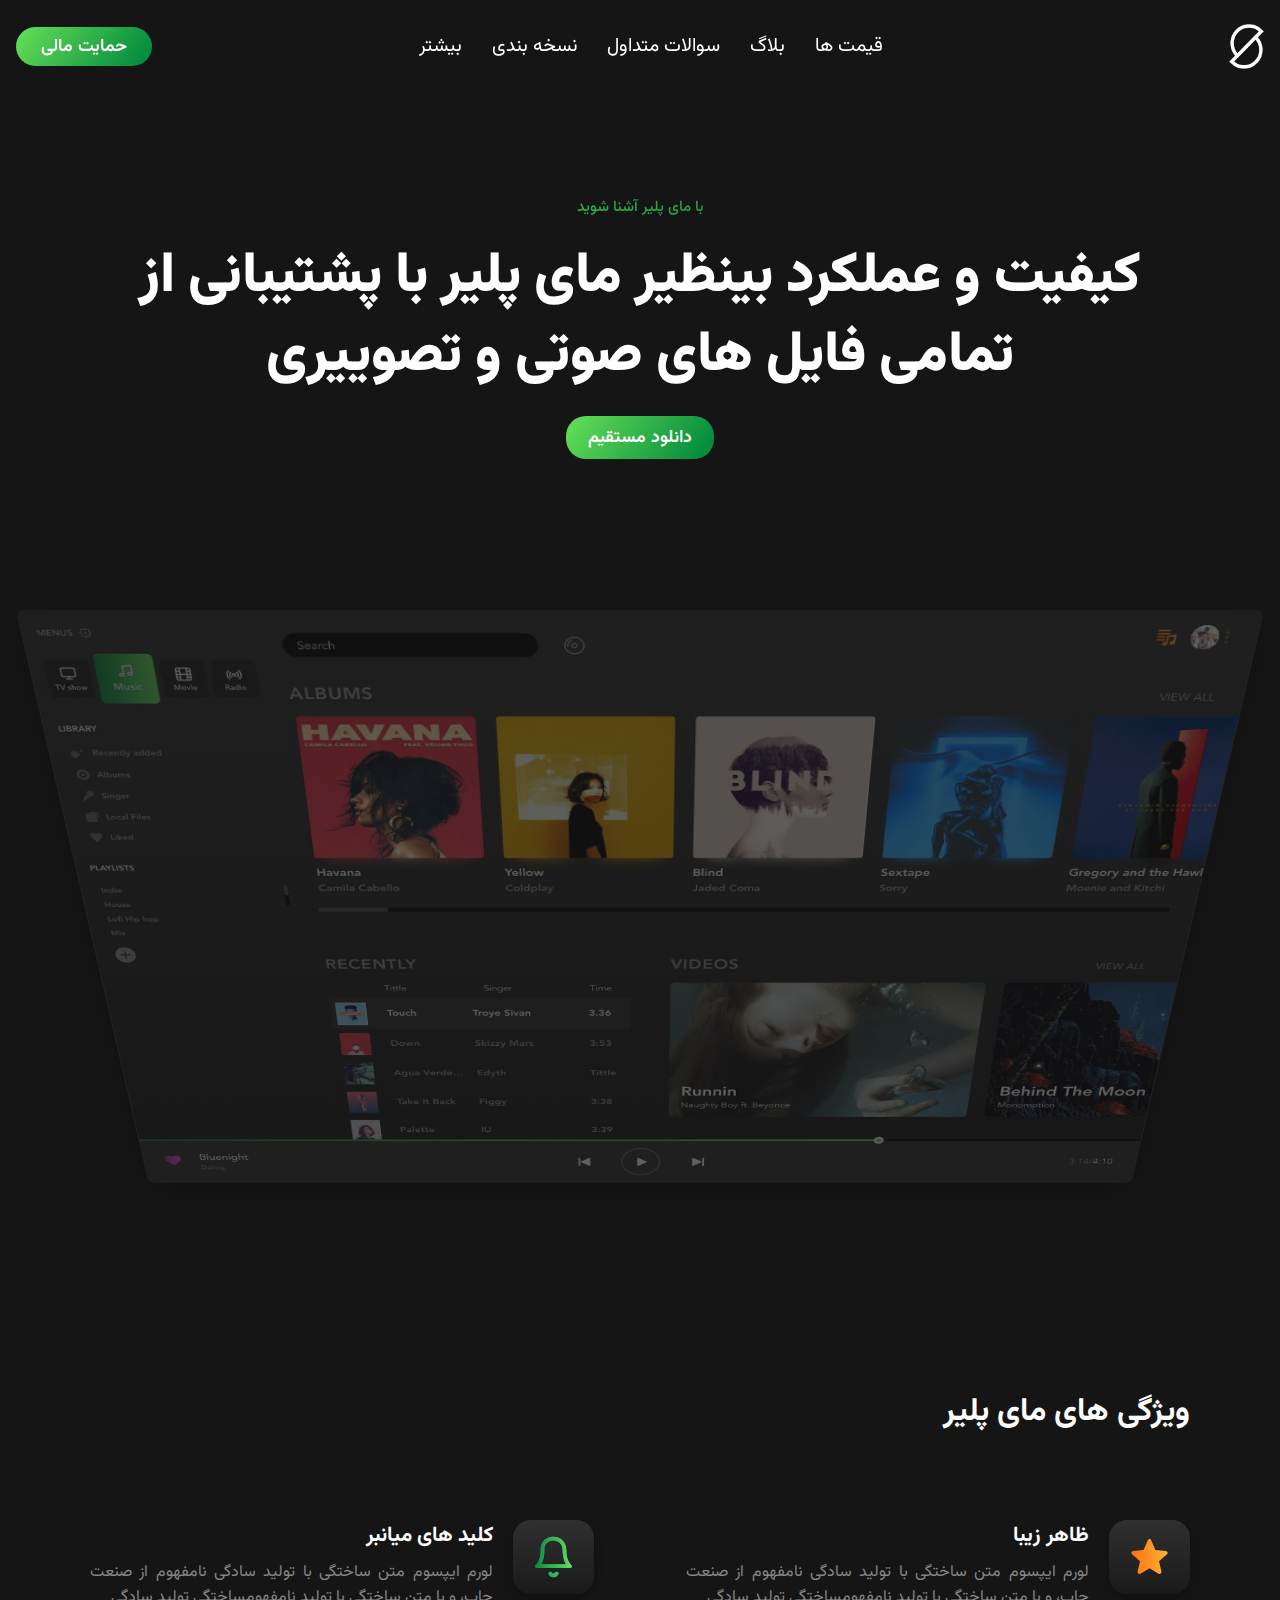
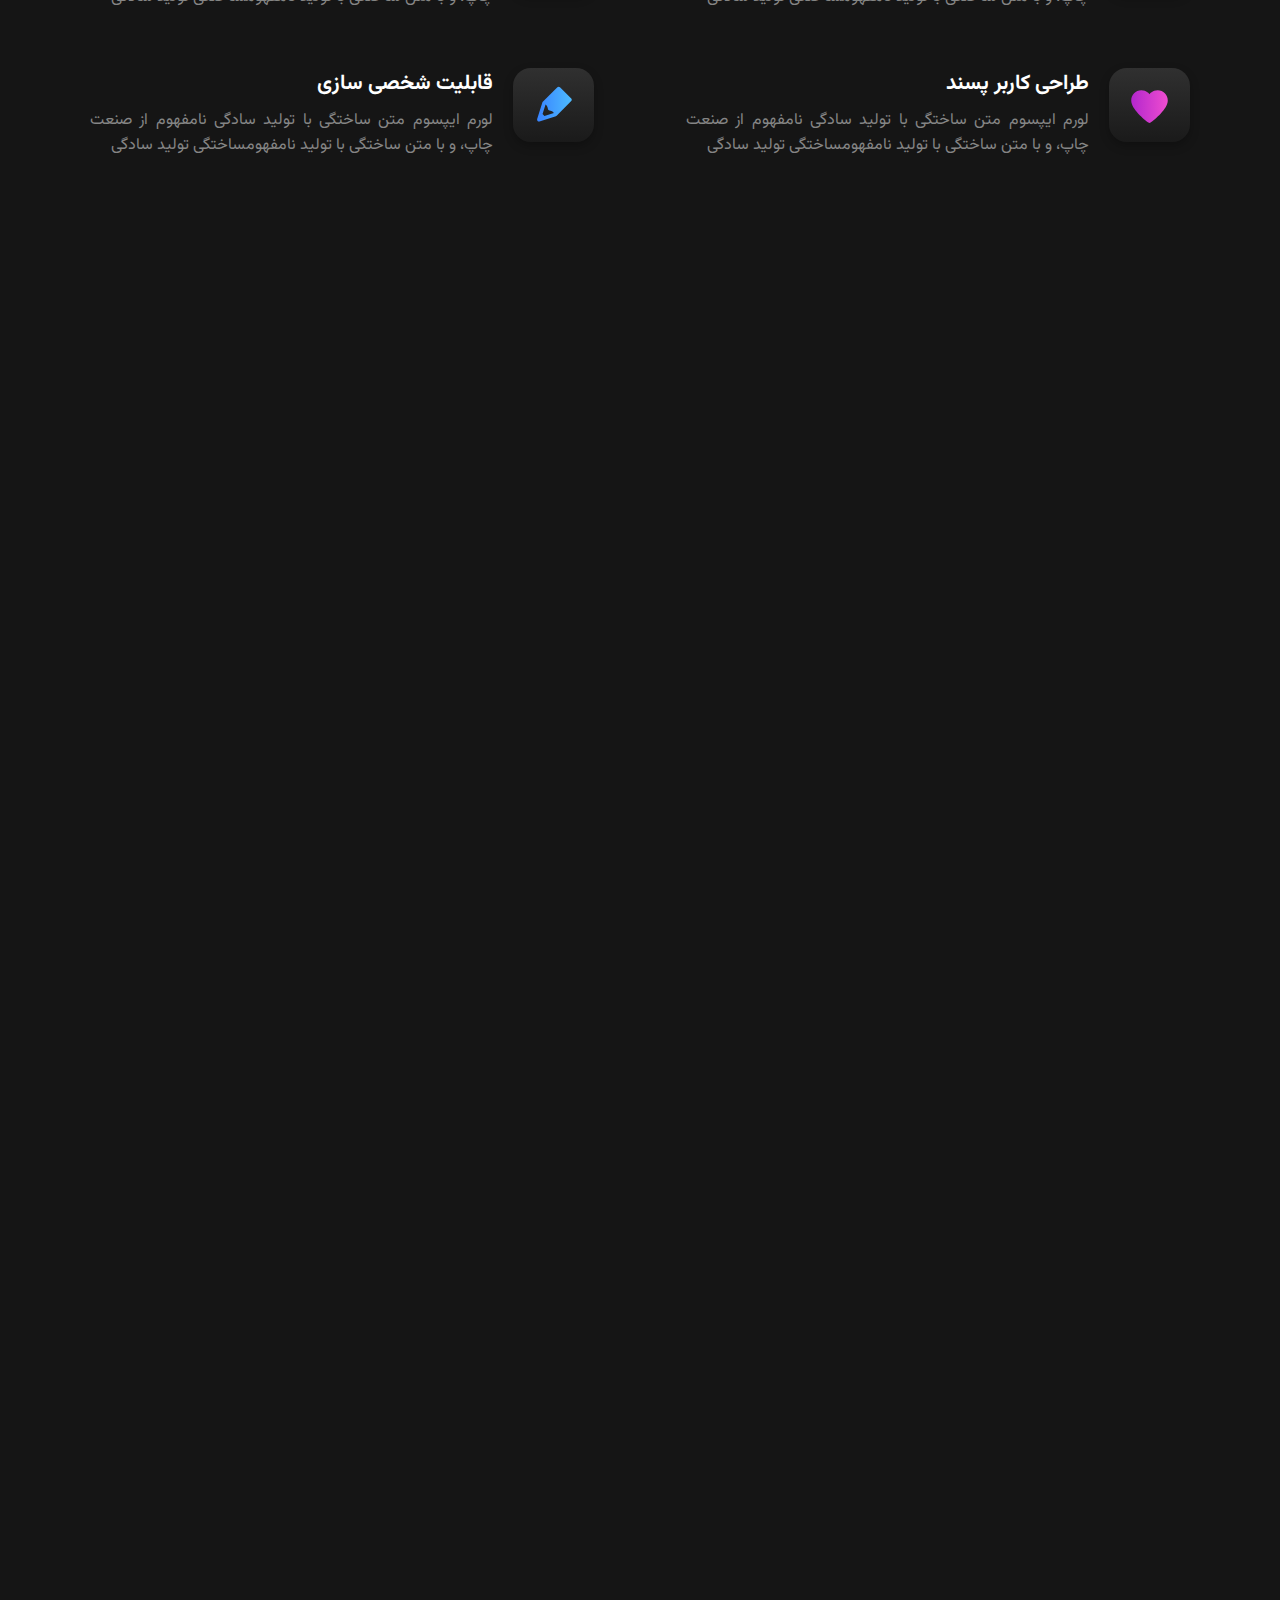
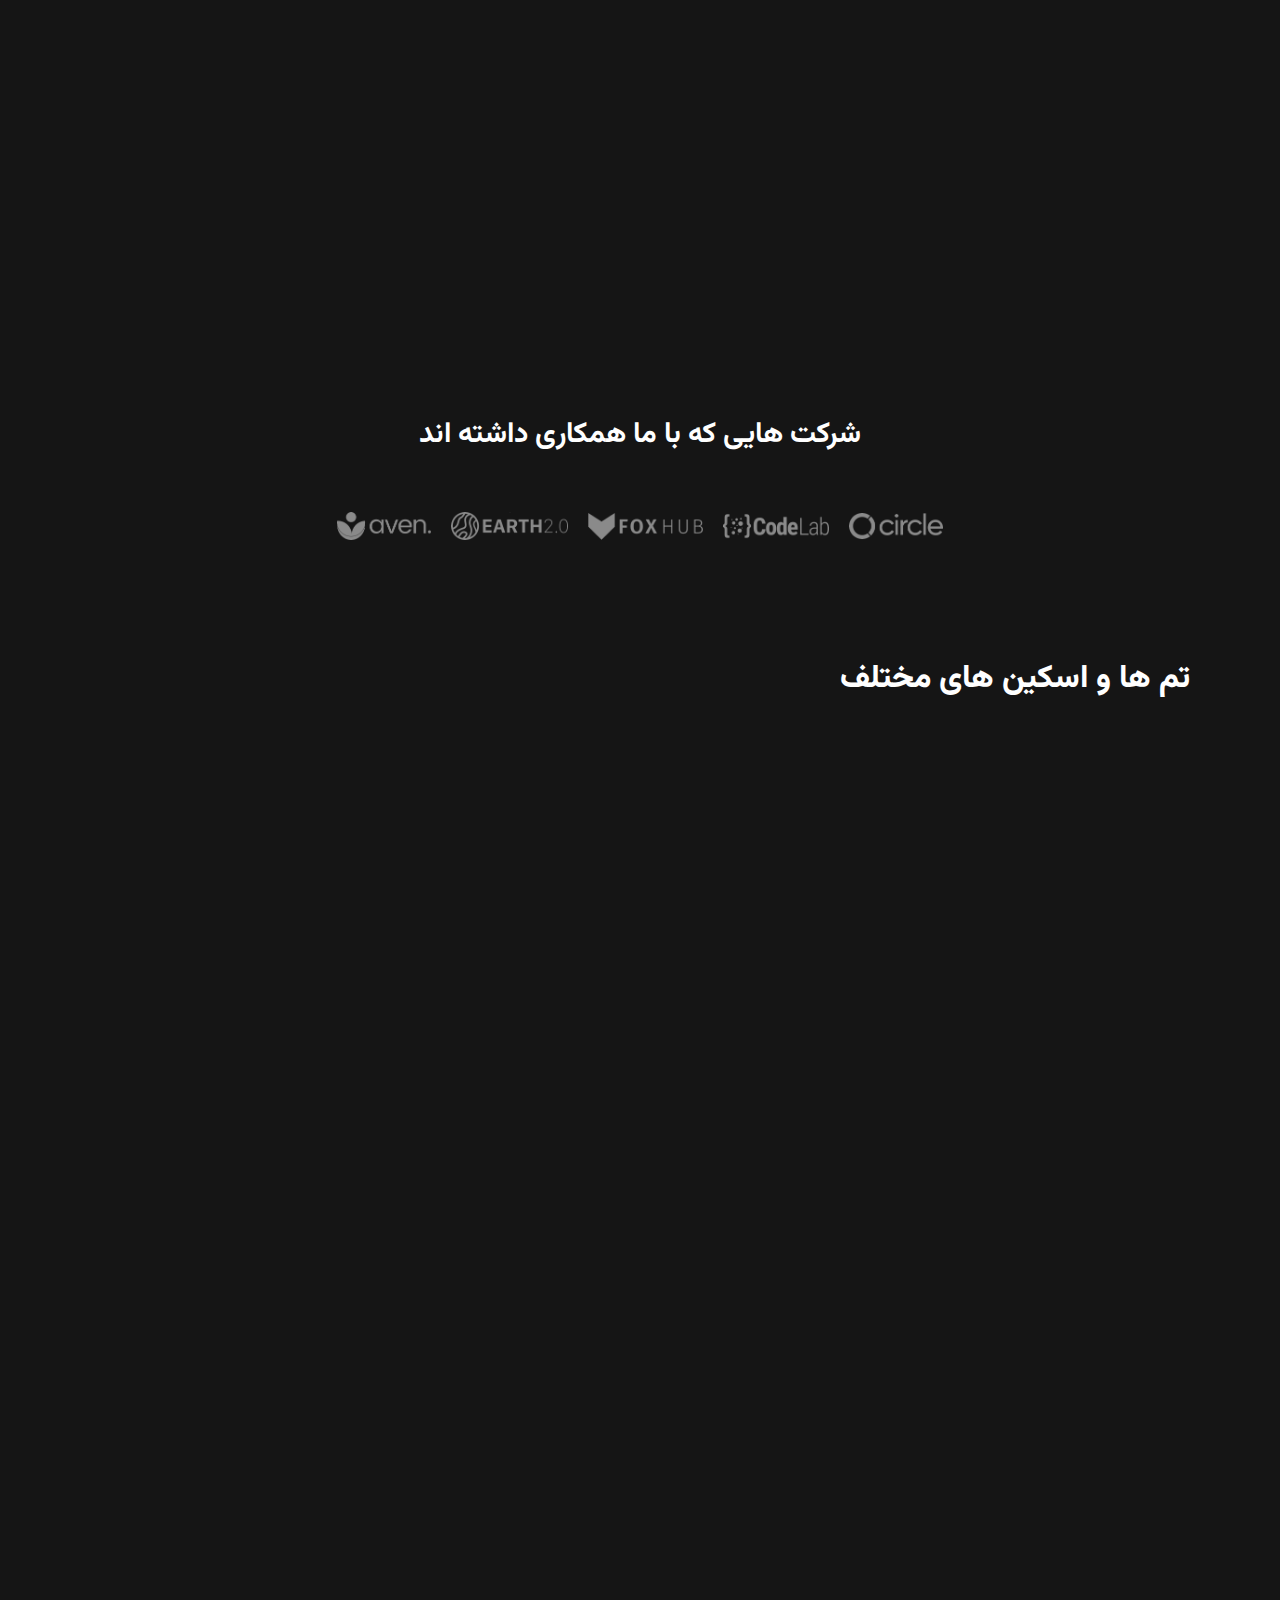
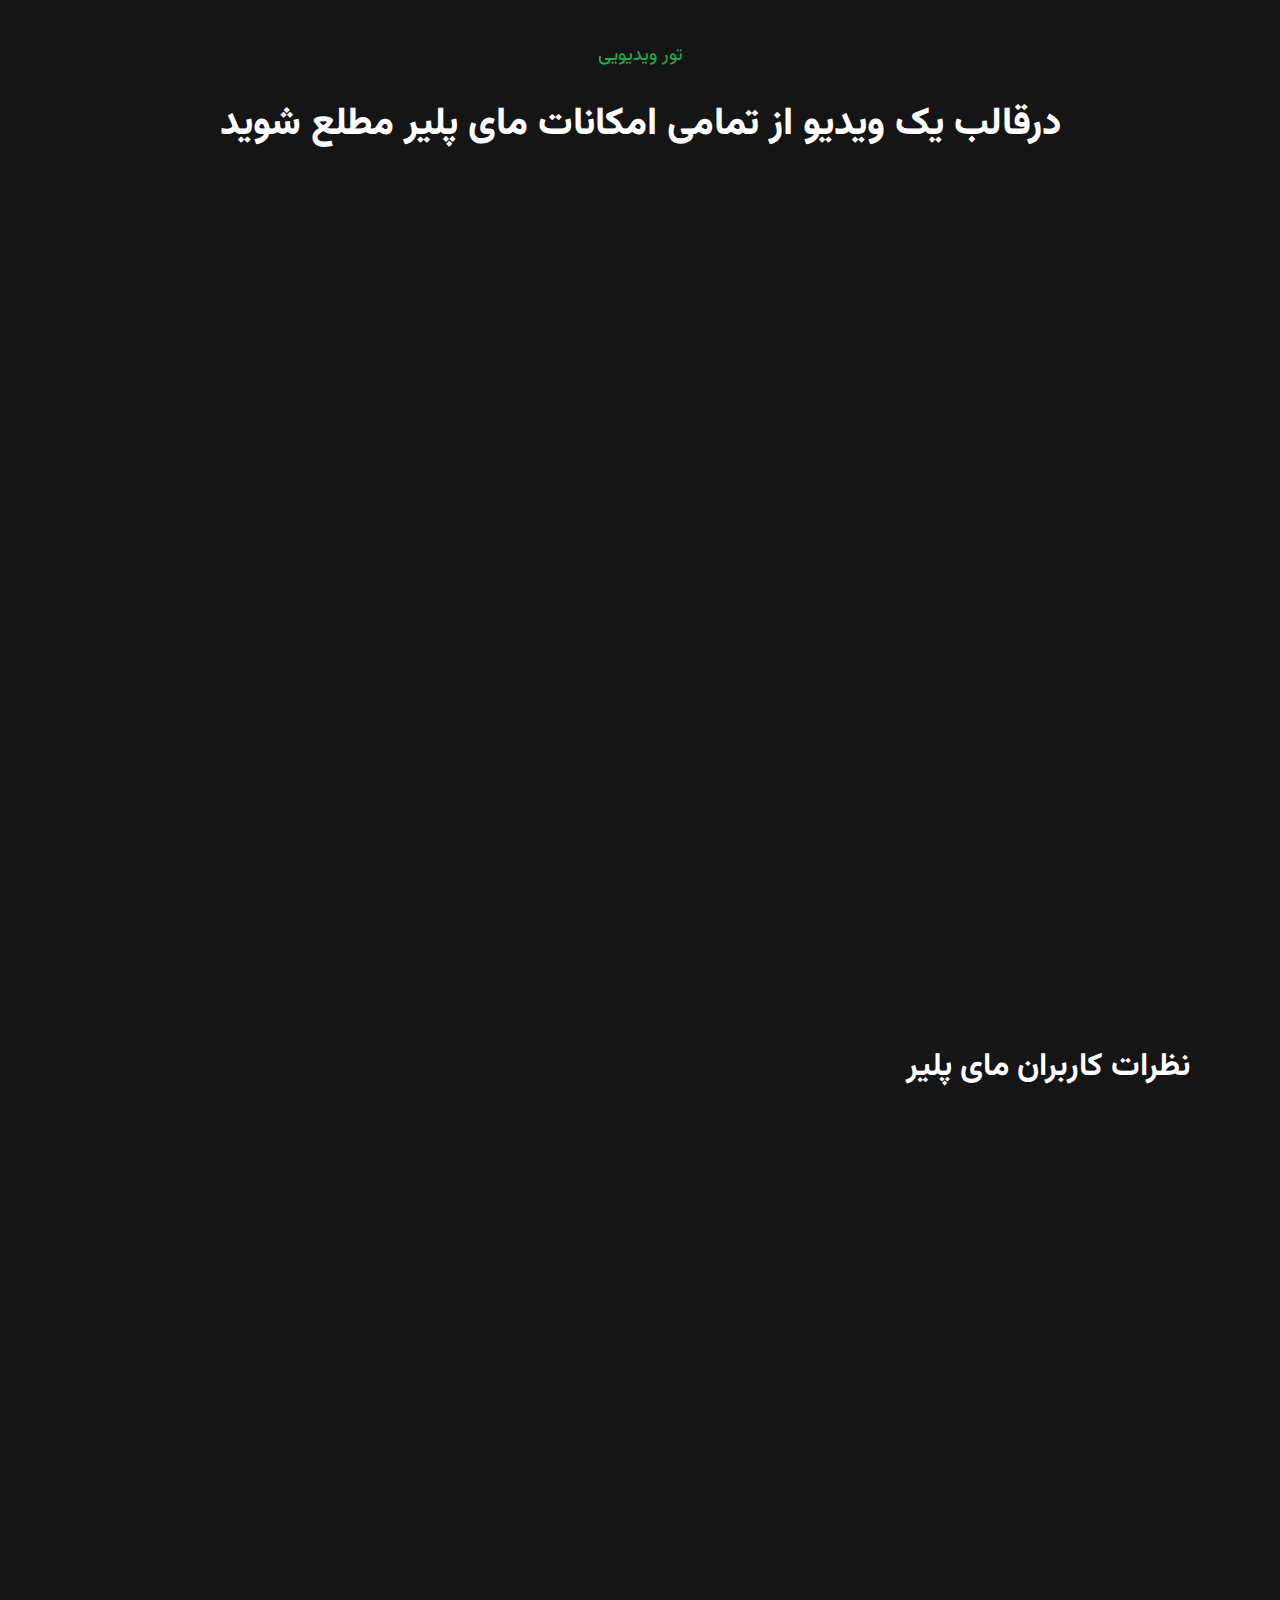
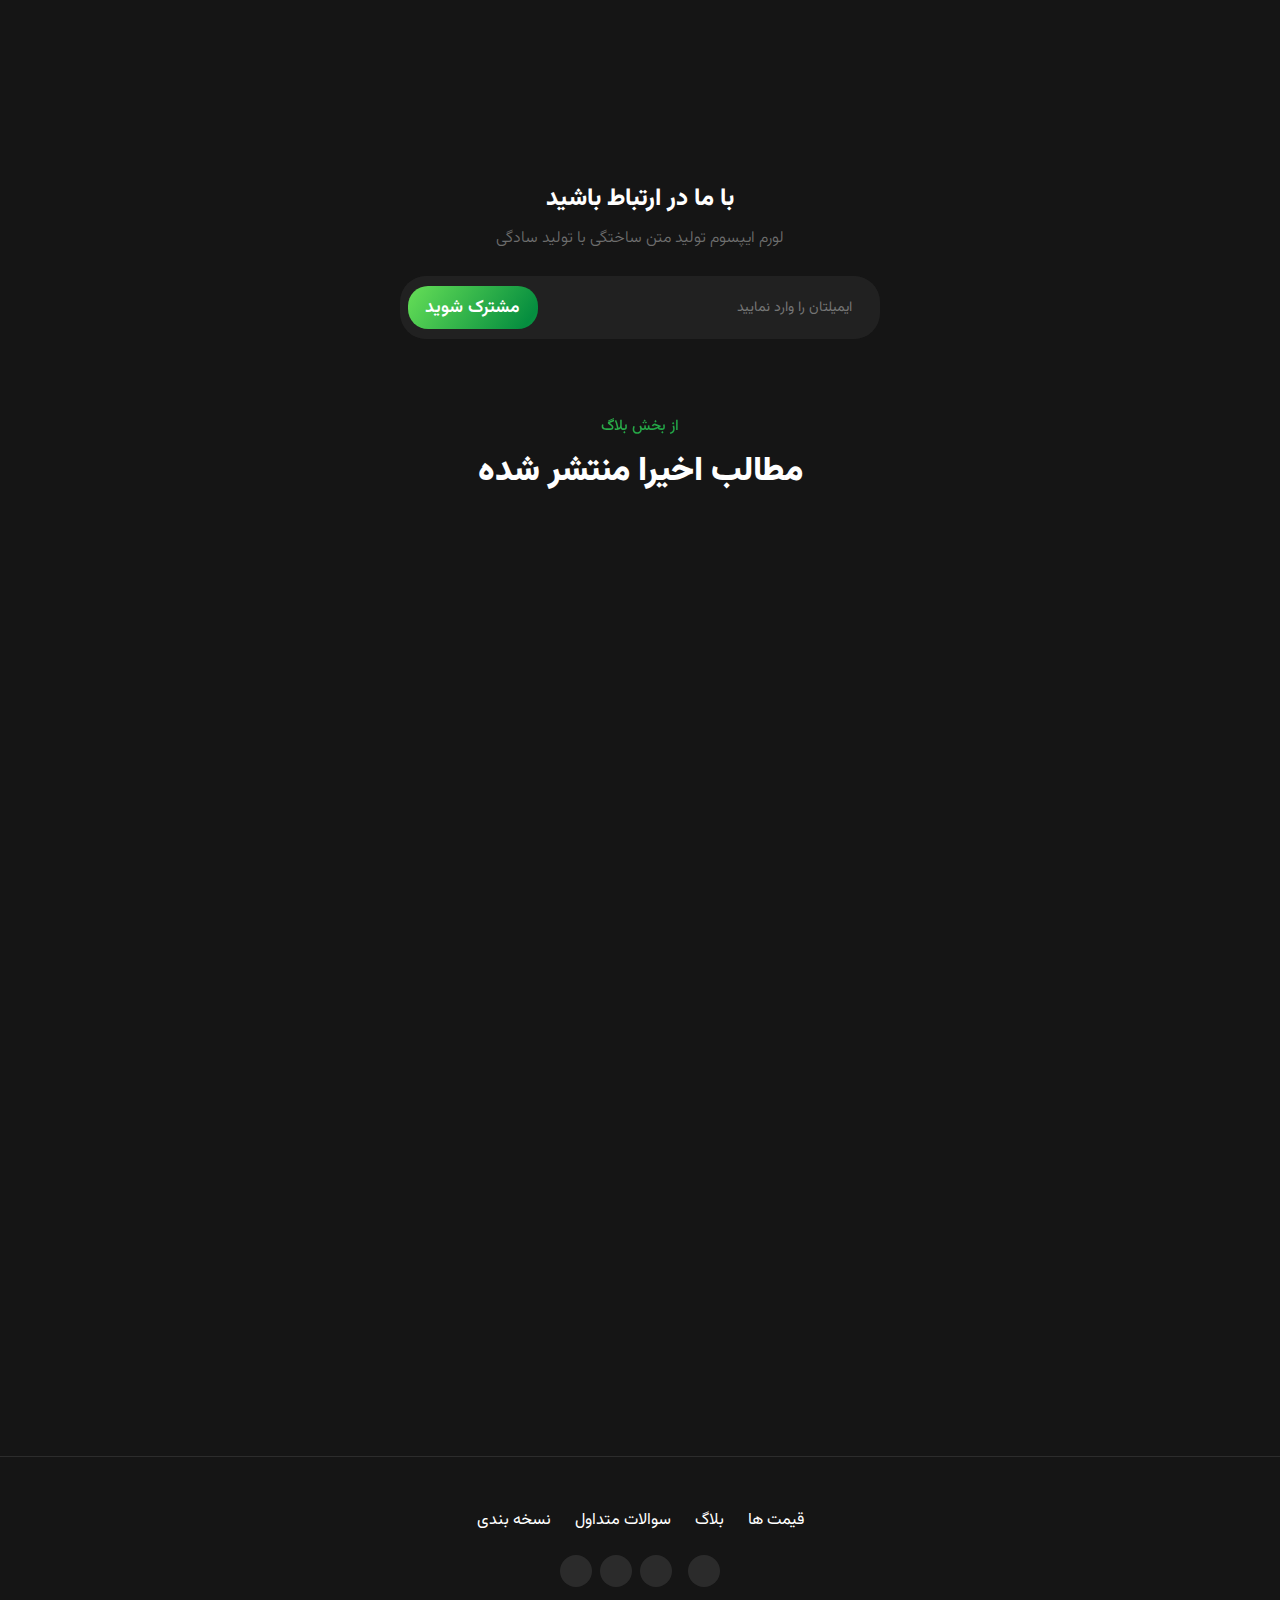
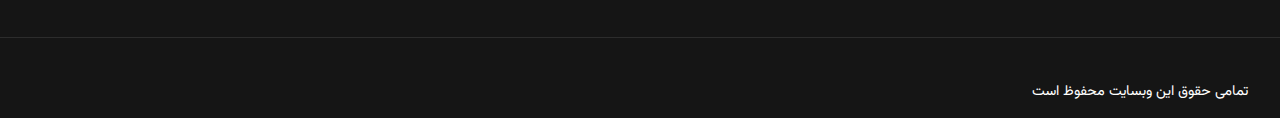
==== commit 49286f74: "The heading got fixed" ====
--- a/index.html
+++ b/index.html
@@ -311,7 +311,9 @@
         </div>
       </div>
       <div class="companies dis-flex feature-padd">
-        <h5 class="companies-title">شرکت هایی که از مای پلیر استفاده میکنند</h5>
+        <h5 class="companies-title">
+          شرکت هایی که با ما همکاری داشته اند
+        </h5>
         <img
           class="company-img margin-top-bottom-10 margin-right-left-10 margin-top-bottom-8"
           src="images/circle.png"
@@ -723,5 +725,6 @@
     </footer>
     <script src="scripts/app.js"></script>
     <script src="scripts/functions.js"></script>
+    <script src="scripts/index.js"></script>
   </body>
 </html>
--- a/styles/styles.css
+++ b/styles/styles.css
@@ -230,8 +230,7 @@
   border-radius: 6px;
   border: 1px solid #ffffff29;
   box-shadow: 0 15px 40px 0 rgba(0, 0, 0, 0.7);
-  opacity: 0.2;
-  transform: rotateX(-50deg);
+  opacity: 0.3;
   transition: all 0.1s;
 }
 .feature-section {
@@ -513,18 +512,20 @@
   z-index: -1;
 }
 .post-context {
+  padding: 0px 20px;
   transition: all 0.8s;
   opacity: 1;
   z-index: 3;
+  width: 100%;
 }
 .post-title {
   font-size: 1.4em;
   line-height: 1.3em;
   font-weight: 700;
   border-bottom: 1px solid rgba(255, 255, 255, 0.397);
-  margin: 0px 35px;
   padding: 28px 0px;
   transition: all 0.8s;
+  width: 100% !important;
 }
 .post-date {
   margin: 0px 35px;
@@ -598,7 +599,382 @@
   border-top: 1px solid #ffffff1a;
 }
 .no-scale {
-  transform: scale(0.7);
-  opacity: 0.2;
   transition: all 0.1s;
 }
+.subscribe-span {
+  font-size: 1.02em;
+  font-weight: 400;
+}
+.subscribe-margin {
+  margin-top: 5em;
+  margin-bottom: 11em;
+}
+.price-heading {
+  text-align: center;
+  color: #fff;
+  margin: 4em 0 3em;
+}
+.price-heading span {
+  font-size: 0.9em;
+  margin-bottom: 0.5em;
+}
+.pricing-title {
+  font-size: 2.2em;
+}
+
+.plan {
+  background-image: linear-gradient(180deg, #303030, #1a1a1a);
+  border-radius: 16px;
+  color: #fff;
+  overflow: hidden;
+}
+.price-context {
+  flex-flow: column nowrap;
+}
+.price-name {
+  background-color: #262626;
+  text-align: center;
+  width: 100%;
+  font-size: 1em;
+  position: relative;
+}
+.price-name::before {
+  content: "";
+  position: absolute;
+  bottom: 0px;
+  right: 0px;
+  width: 100%;
+  height: 0.8px;
+  background: #4d4d4d;
+}
+.gradient-bg::before {
+  content: "";
+  position: absolute;
+  bottom: 0px;
+  right: 0px;
+  width: 100%;
+  background-image: linear-gradient(125deg, #66df57, #058d3f 50%, #66df57);
+}
+.price {
+  text-align: center;
+  font-size: 2.5em;
+  font-weight: 700;
+  padding: 0.7em 0px 0em;
+}
+.price ~ p {
+  color: #737373;
+  font-size: 0.93em;
+  text-align: center;
+  line-height: 1.45em;
+}
+.choose-button {
+  padding-top: 7px;
+  padding-bottom: 7px;
+  font-size: 1.2em;
+}
+.options-container {
+  margin: 18px 0px 35px;
+}
+.option {
+  color: #858585;
+  font-size: 1.07em;
+  padding: 8.5px 0px;
+  border-top: 1px solid #3a3a3a;
+  align-items: baseline;
+}
+.option:nth-of-type(5) {
+  border-top: 1px solid #3a3a3a;
+  border-bottom: 1px solid #3a3a3a;
+}
+.option i {
+  color: #fff;
+}
+.accordion-heading {
+  color: #fff;
+}
+.answers-span {
+  font-size: 1.22em;
+  font-weight: 500;
+}
+.plan-questions-heading {
+  font-size: 2.1em;
+  font-weight: 700;
+  padding-left: 5em;
+  padding-top: 0.2em;
+}
+.question {
+  color: #fff;
+  border-top: 1px solid #2d2d2d;
+  overflow: hidden;
+  height: auto;
+  cursor: pointer;
+  transition: all 0.4s;
+}
+.question:nth-last-of-type(1) {
+  border-bottom: 1px solid #2d2d2d;
+}
+.question-title {
+  font-size: 1.4em;
+  justify-content: space-between;
+  align-items: center;
+}
+.question-icon {
+  display: inline-block;
+  background: #232323;
+  align-self: flex-start;
+  flex-shrink: 0;
+  width: 50px;
+  height: 50px;
+  border-radius: 100%;
+  position: relative;
+}
+.plus-icon {
+  display: block;
+  position: absolute;
+  top: 50%;
+  right: 50%;
+  width: 50%;
+  height: 3px;
+  background-color: #fff;
+  transform: translate(50%, -50%);
+  border-radius: 10px;
+  transition: all 0.3s;
+}
+.plus-icon:nth-of-type(1) {
+  transform: translate(50%, -50%) rotate(90deg);
+}
+.answer {
+  height: 0;
+  text-align: justify;
+  font-size: 0.9em;
+  color: #555555;
+  transition: all 0.4s;
+}
+.clicked-acc:nth-of-type(1) {
+  transform: translate(50%, -50%) rotate(0deg);
+}
+.faq-span {
+  font-size: 1em;
+  text-align: center;
+}
+.faq-title {
+  text-align: center;
+  color: #fff;
+  font-size: 2.1em;
+}
+.faq-section-title {
+  background: #232323;
+  border-radius: 20px;
+  width: max-content;
+  color: #fff;
+  justify-content: center;
+  align-items: center;
+  flex-flow: row nowrap;
+}
+.faq-section-title p {
+  margin-right: 6px;
+  font-size: 1.05em;
+}
+.green-dot {
+  height: 6px;
+  width: 6px;
+  background-image: linear-gradient(90deg, #058d3f, #66df57);
+  border-radius: 100px;
+}
+.change-log-heading {
+  text-align: center;
+  color: #fff;
+  margin-bottom: 7em;
+}
+.versions-span {
+  font-size: 1.1em;
+}
+.changelog-heastory-heading {
+  font-size: 2.1em;
+  font-weight: 800;
+}
+.logs-history {
+  width: 100%;
+  max-width: 970px;
+  color: #fff;
+  grid-template: minmax(400px, auto) / 1fr 7fr;
+  column-gap: 40px;
+  grid-template-areas: "date" "version";
+}
+.date-part {
+  grid-area: "date";
+  border-left: 2px solid rgba(255, 255, 255, 0.2);
+  height: 100%;
+  position: relative;
+}
+.date-part::after {
+  content: "";
+  display: inline-block;
+  width: 12px;
+  height: 12px;
+  border-radius: 100px;
+  background-color: #fff;
+  left: -6px;
+  top: -25px;
+  position: absolute;
+}
+.text-date::before {
+  display: inline-block;
+  font-size: 0.83em;
+  position: absolute;
+  top: -22.5px;
+  color: #808080;
+}
+.text-date:nth-of-type(1)::before {
+  content: "10/02/1400";
+  color: #808080;
+}
+.version-part {
+  height: 100%;
+  grid-area: "version";
+  position: relative;
+}
+.version-description {
+  padding-left: 5em;
+  text-align: justify;
+  color: #6f6f6f;
+  font-size: 0.93em;
+}
+.version-title {
+  font-size: 2em;
+  position: absolute;
+  top: -30px;
+}
+.versin-heading {
+  align-items: baseline;
+}
+.old-symbol {
+  display: inline-block;
+  color: #ff244c;
+  border: 1px solid #ff244c;
+  font-size: 0.8em;
+  padding: 2px 8px;
+  border-radius: 12px;
+  margin-left: 10px;
+}
+.new-symbol {
+  display: inline-block;
+  color: #3cb54a;
+  border: 1px solid #3cb54a;
+  font-size: 0.8em;
+  padding: 2px 8px;
+  border-radius: 12px;
+  margin-left: 10px;
+}
+.version-symbol-title {
+  font-size: 1.1em;
+}
+.download-button-margin {
+  margin: 35px 0px;
+}
+.term-context {
+  width: 100%;
+  max-width: 970px;
+  color: #fff;
+}
+.term-title {
+  margin-top: 3em;
+  font-size: 2.2em;
+}
+.term-paragraph {
+  padding-left: 10em;
+  text-align: justify;
+  color: #aaaaaa;
+  font-size: 0.92em;
+}
+.green-link {
+  color: #058d3f;
+}
+.middle-heading {
+  font-size: 1.4em;
+  padding: 8px 0px;
+}
+.term-order-list {
+  color: #aaaaaa;
+  padding-right: 35px;
+}
+.term-order-list li {
+  list-style-type: decimal;
+}
+.no-bottom-margin {
+  margin-bottom: 0px !important;
+}
+.licence-note {
+  color: #aaa;
+  font-size: 0.85em;
+  text-align: center;
+  padding: 8em 7em 5em;
+  margin: auto;
+}
+.max-div {
+  width: 100%;
+  max-width: 970px;
+}
+.licence {
+  border-top: 1px solid #2d2d2d;
+  align-items: center;
+}
+.licence:nth-last-of-type(1) {
+  border-top: 1px solid #2d2d2d;
+  border-bottom: 1px solid #2d2d2d;
+}
+.image-licence {
+  width: 23%;
+}
+.image-licence img {
+  border-radius: 12px;
+  width: 192px;
+  height: 145px;
+}
+.licence-contanxt {
+  width: 87%;
+  color: #fff;
+  padding: 0px 40px;
+}
+.licence-heading {
+  font-size: 2.2em;
+}
+.licence-paragraph {
+  color: #aaaaaa;
+  font-size: 0.85em;
+}
+.licence-paragraph span {
+  display: inline-block;
+  width: 3px;
+  height: 3px;
+  background-color: #aaa;
+  border-radius: 100px;
+}
+.icons-pack {
+  border-radius: 12px;
+  width: 100%;
+  max-width: 192px;
+  height: 145px;
+  grid-template: repeat(2, 1fr) / repeat(3, 1fr);
+  gap: 15px;
+  padding: 10px 20px;
+  background-color: #1e1e1e;
+}
+.icons-pack img {
+  width: 28px;
+  height: 28px;
+  display: block;
+  margin: auto;
+}
+.icon-packer {
+  display: flex;
+  justify-content: center;
+  align-items: center;
+}
+.bigger-img {
+  height: 180px !important;
+}
+.licence-margin {
+  margin-top: 30px;
+  margin-bottom: 170px;
+}
--- a/styles/hover states.css
+++ b/styles/hover states.css
@@ -45,3 +45,6 @@
 .social-media li:nth-of-type(4):hover {
   background-color: #f20000;
 }
+.question:hover {
+  background: rgba(95, 95, 95, 0.11);
+}
--- a/styles/responsive.css
+++ b/styles/responsive.css
@@ -46,7 +46,6 @@
     display: flex;
     flex-flow: row wrap;
   }
-
   .off-canvas-button {
     display: flex;
   }
@@ -164,12 +163,9 @@
   }
   .post-title {
     font-size: 1.3em;
-    margin: 0px 35px;
-    padding: 25px 0px;
     font-weight: 600;
   }
   .post-date {
-    margin: 0px 35px;
     padding: 20px 0px;
   }
   .doantion-container img {
@@ -190,6 +186,113 @@
     opacity: 1;
     transform: rotateX(0deg);
   }
+  .pricing-title {
+    font-size: 1.85em;
+  }
+  .plan-list {
+    column-gap: 0px;
+  }
+  .plan-padd {
+    padding: 0;
+  }
+  .acc-padd {
+    padding: 0;
+  }
+  .plan-questions-heading {
+    font-size: 1.8em;
+  }
+  .plan-questions-heading,
+  .answers-span {
+    text-align: center;
+    padding-left: 0em;
+  }
+  .question-title {
+    font-size: 1.2em;
+  }
+  .question-icon {
+    width: 43px;
+    height: 43px;
+  }
+  .plus-icon {
+    width: 60%;
+  }
+  .question-padd {
+    padding: 18px 0px 18px 0px;
+  }
+  .answer {
+    padding-right: 24px;
+    padding-left: 90px;
+  }
+  .answer {
+    padding-right: 0px;
+    padding-left: 40px;
+  }
+  .faq-title {
+    font-size: 1.8em;
+  }
+  .changelog-heastory-heading {
+    font-size: 1.8em;
+  }
+  .log-side-padding {
+    padding: 0px 0px;
+  }
+  .verstion-titile {
+    width: 100%;
+    border-right: 2px solid #444444;
+  }
+  .logs-history {
+    column-gap: 0px;
+    grid-template: minmax(400px, auto) / 0fr 7fr;
+    grid-template-areas: "date" "version";
+    column-gap: 20px;
+  }
+  .text-date:nth-of-type(1)::before {
+    top: -22.5px;
+    right: 20px;
+    color: #808080;
+  }
+  .version-title {
+    font-size: 1.8em;
+    position: static;
+    margin-top: 15px;
+  }
+  .download-button-margin {
+    margin: 20px 0px;
+  }
+  .change-log-heading {
+    margin-bottom: 5em;
+  }
+  .term-paragraph {
+    padding-left: 2em;
+  }
+  .middle-heading {
+    font-size: 1.3em;
+    padding: 8px 0px;
+  }
+  .licence-heading {
+    font-size: 1.7em;
+    padding-top: 8px;
+  }
+  .licence {
+    flex-flow: row wrap;
+  }
+  .licence div {
+    width: 100%;
+    text-align: center;
+  }
+  .icons-pack {
+    margin: auto;
+  }
+  .licence-note {
+    color: #aaa;
+    font-size: 0.85em;
+    text-align: center;
+    padding: 8em 1em 5em;
+    margin: auto;
+  }
+  .companies-title {
+    padding: 15px 25px;
+  }
 }
 @media all and (min-width: 576px) {
   .sm-span-1 {
@@ -284,6 +387,28 @@
   .recent-padd {
     padding: 0px 120px;
   }
+  .plan-padd {
+    padding: 0px 95px;
+  }
+  .acc-padd {
+    padding: 0;
+  }
+  .plan-list {
+    column-gap: 40px;
+  }
+  .question-padd {
+    padding: 28px 24px 28px 24px;
+  }
+  .answer {
+    padding-right: 24px;
+    padding-left: 90px;
+  }
+  .log-side-padding {
+    padding: 0px 0px;
+  }
+  .icons-pack {
+    width: 192px;
+  }
 }
 @media all and (min-width: 768px) {
   .md-span-1 {
@@ -372,6 +497,15 @@
   .recent-padd {
     padding: 0px 120px;
   }
+  .plan-padd {
+    padding: 0px 95px;
+  }
+  .plan-list {
+    column-gap: 40px;
+  }
+  .log-side-padding {
+    padding: 0px 0px;
+  }
 }
 @media all and (min-width: 992px) {
   .lg-span-1 {
@@ -463,6 +597,15 @@
   .recent-padd {
     padding: 0px 50px;
   }
+  .plan-padd {
+    padding: 0px 50px;
+  }
+  .plan-list {
+    column-gap: 25px;
+  }
+  .log-side-padding {
+    padding: 0px 50px;
+  }
 }
 @media all and (min-width: 1200px) {
   .xl-span-1 {
@@ -530,6 +673,9 @@
     margin-top: 1.6vw;
     margin-bottom: -2.8vw;
   }
+  .plan-list {
+    column-gap: 40px;
+  }
 }
 @media all and (min-width: 1400px) {
   .xxl-span-1 {
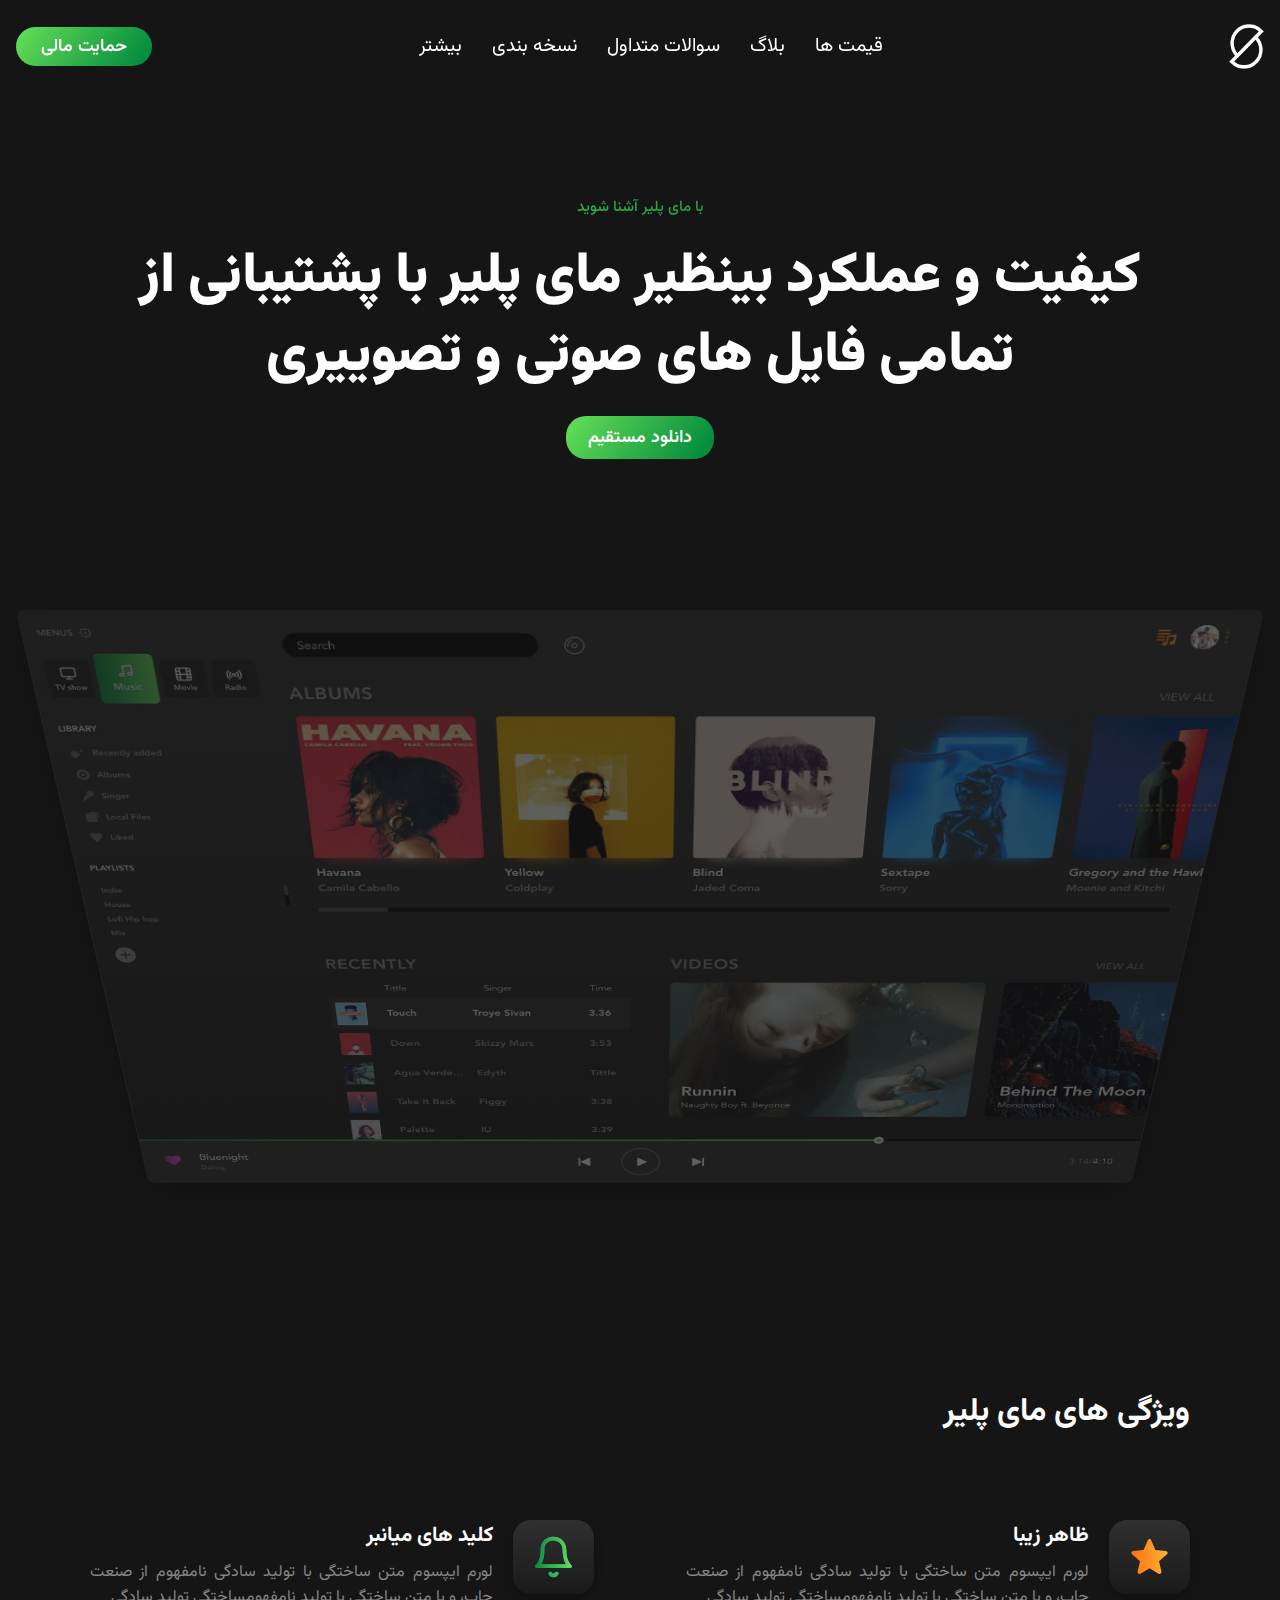
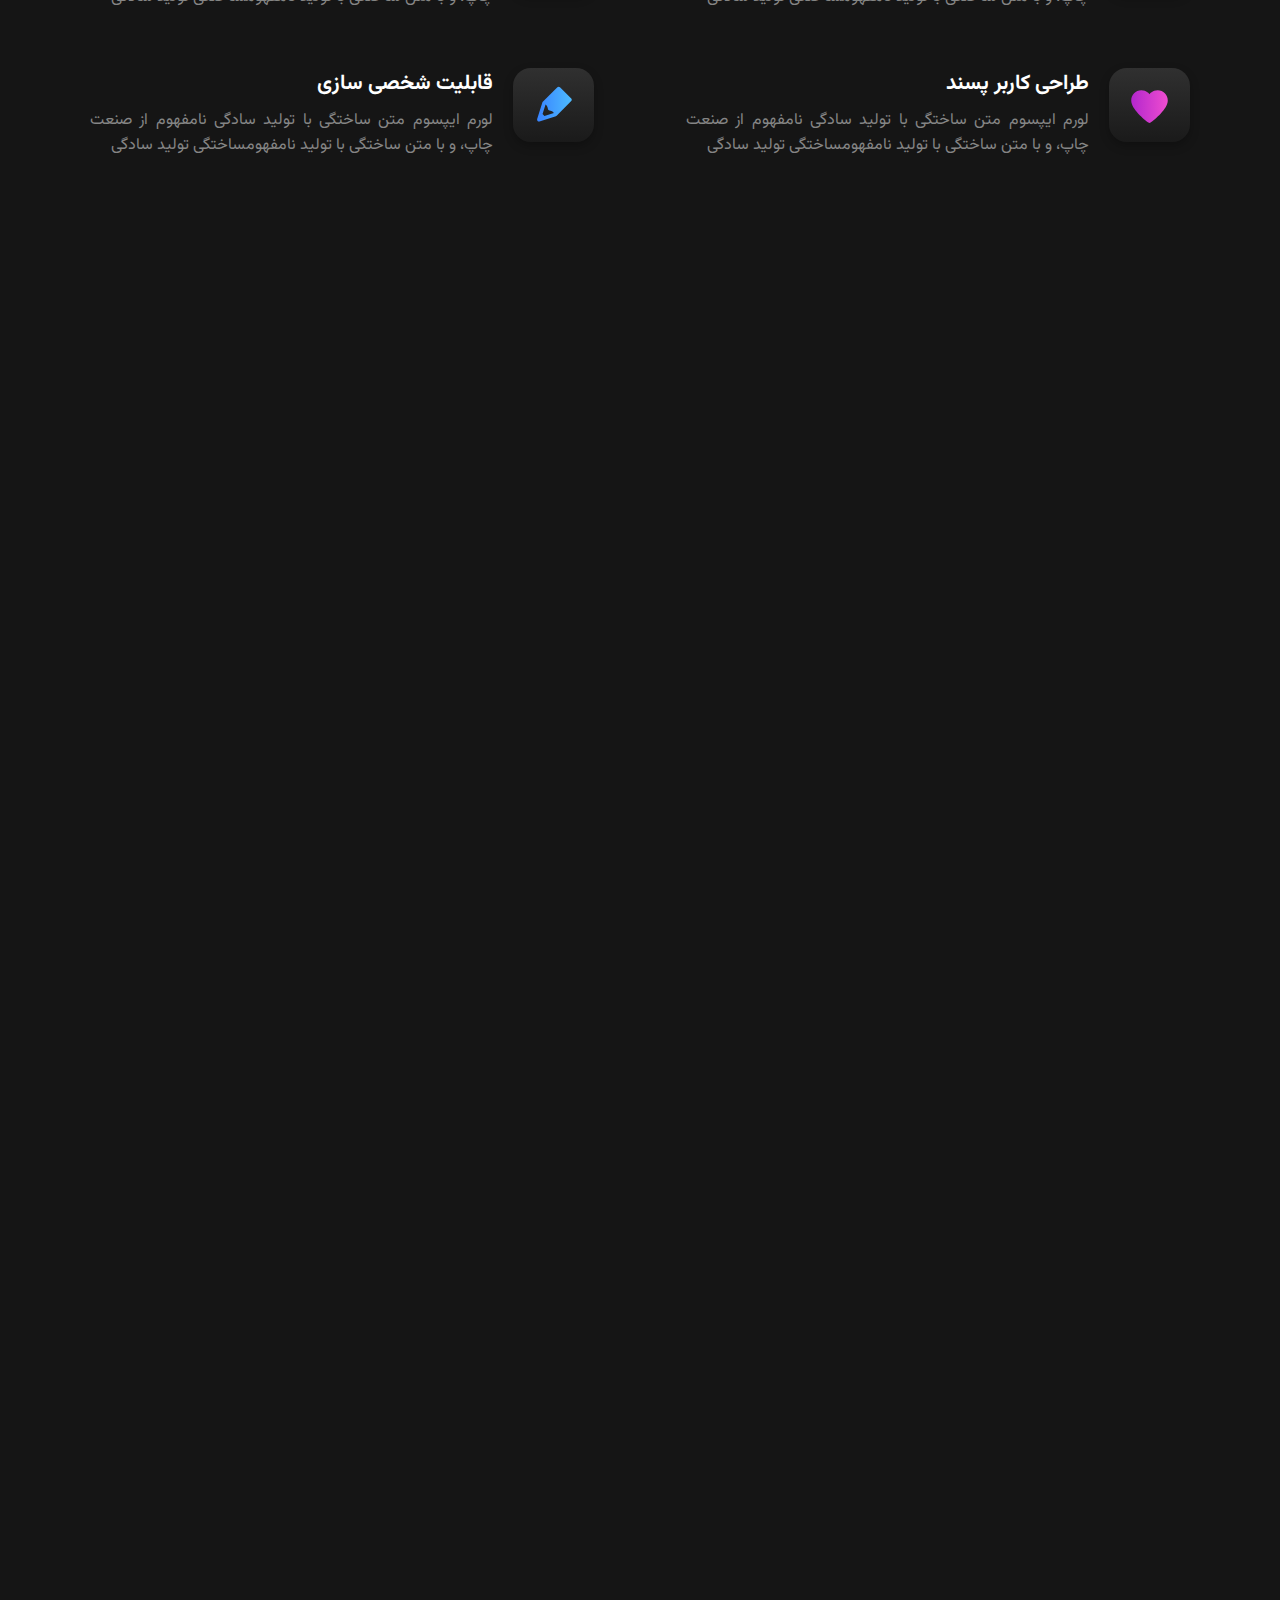
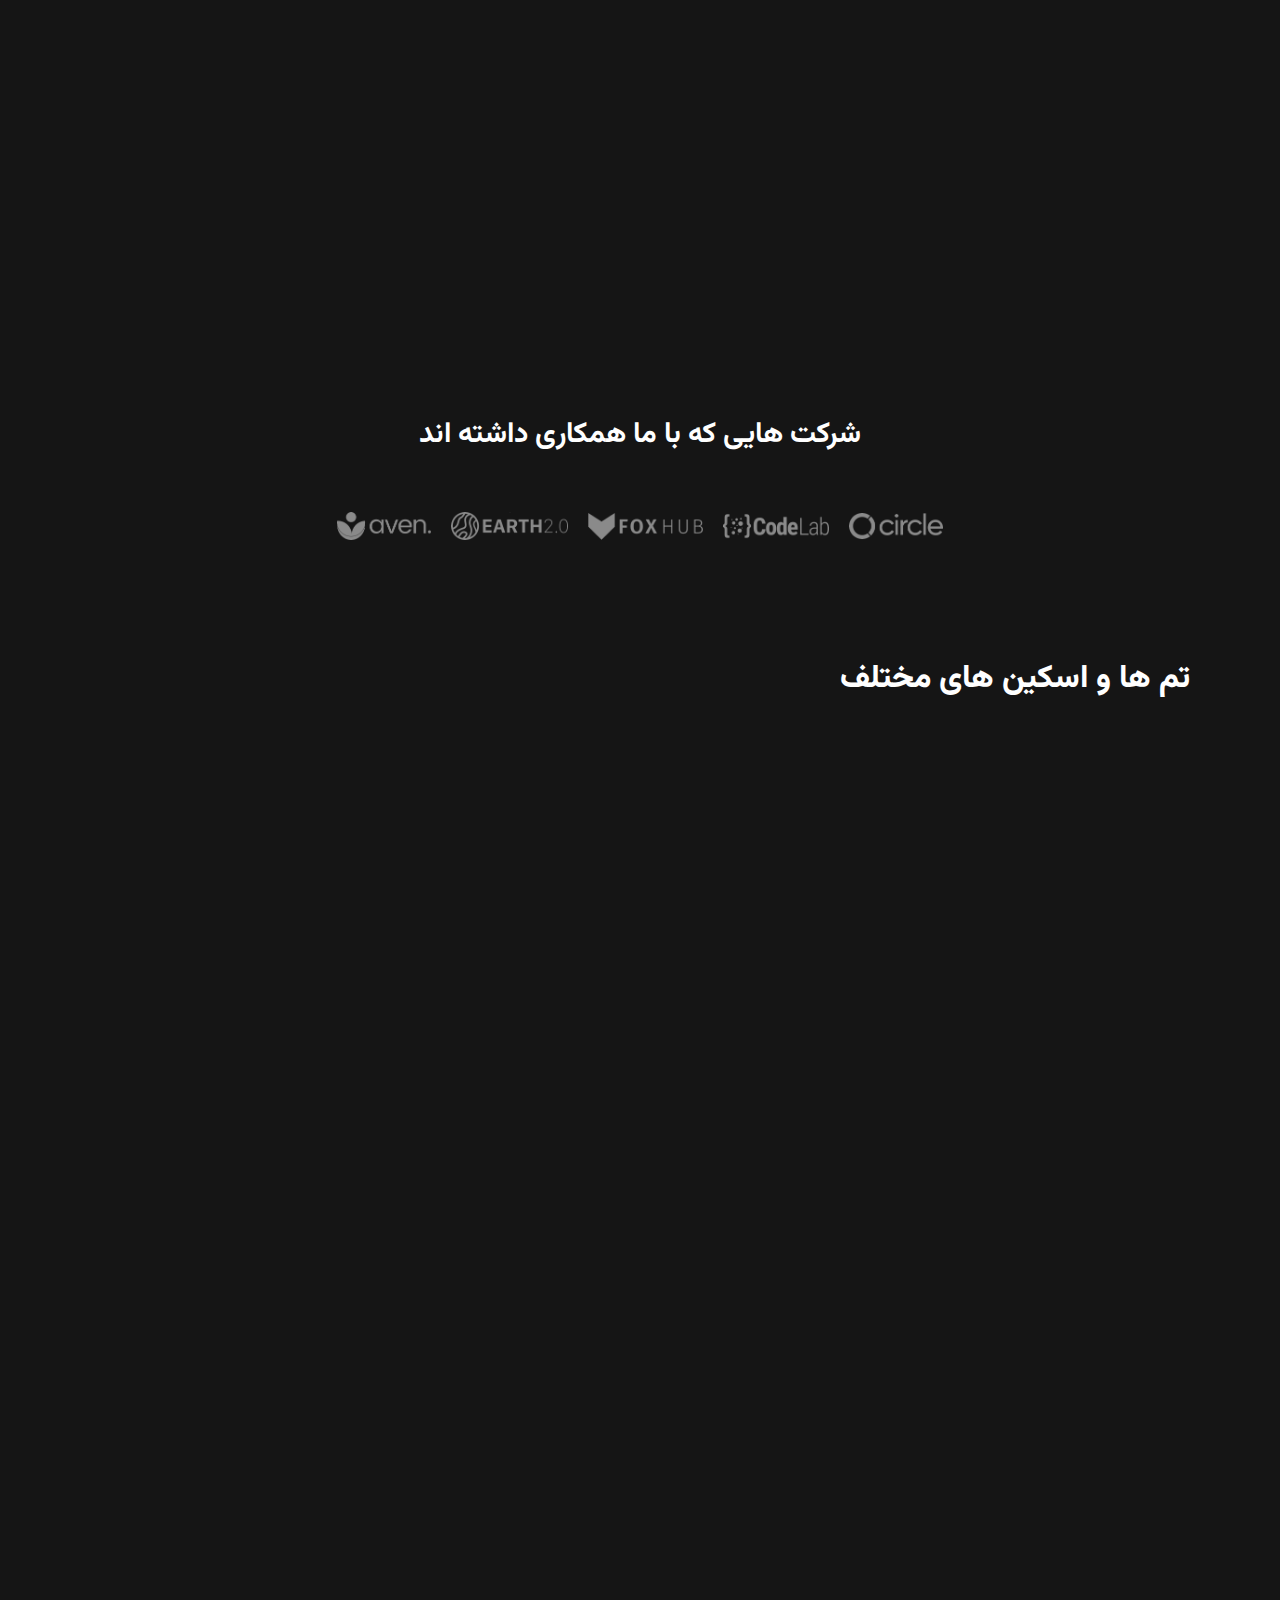
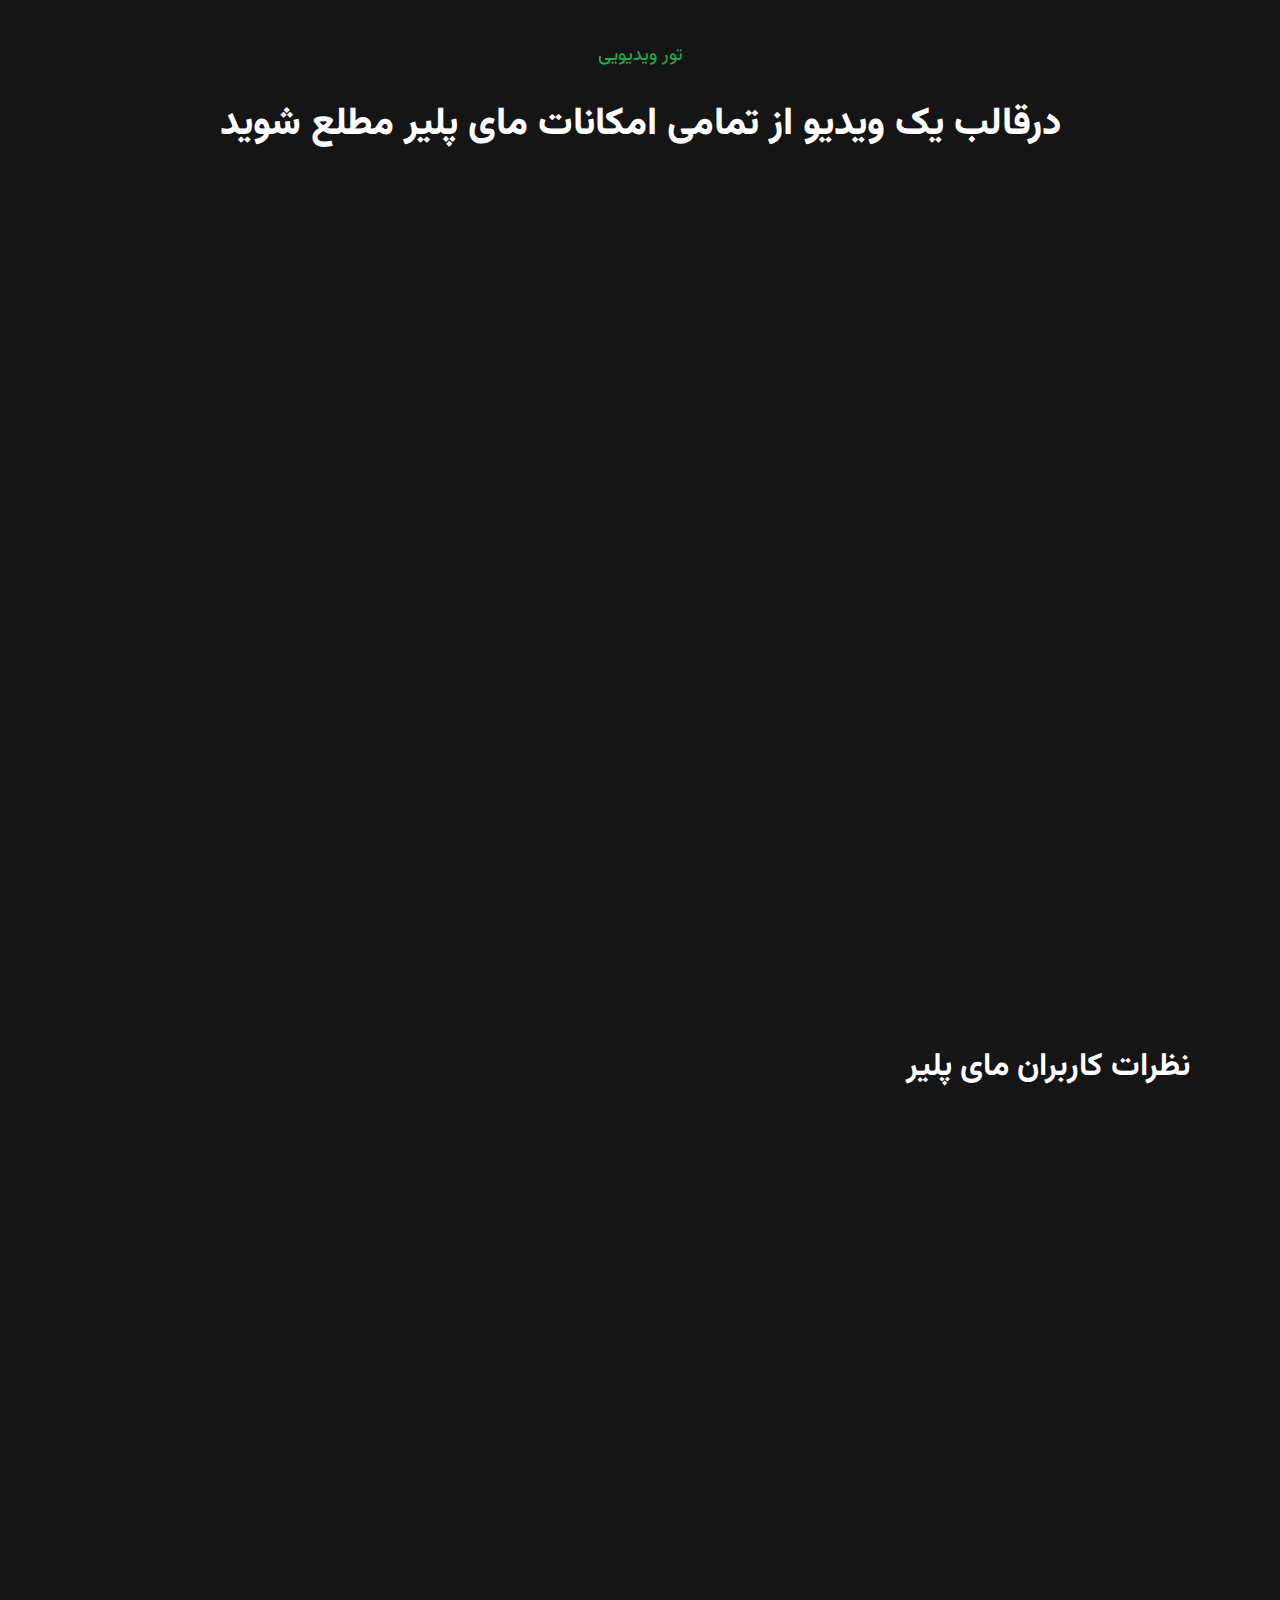
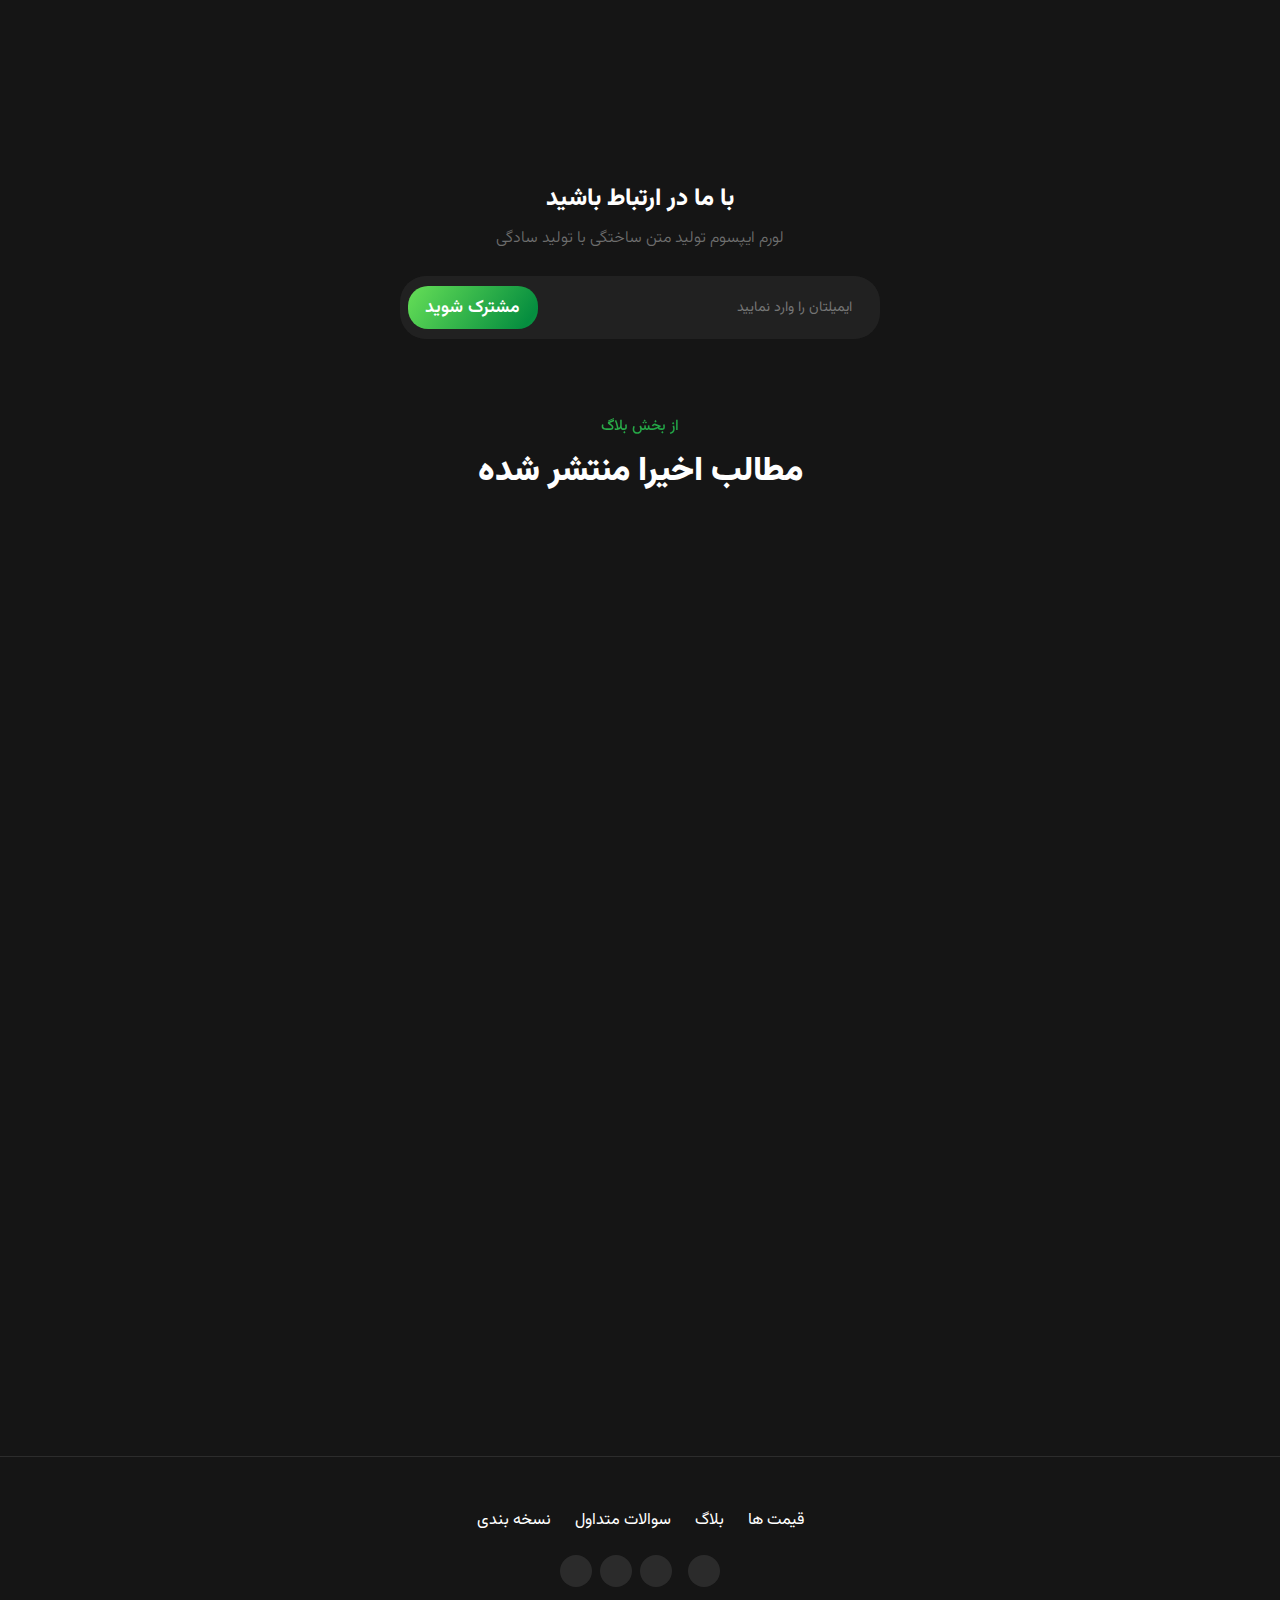
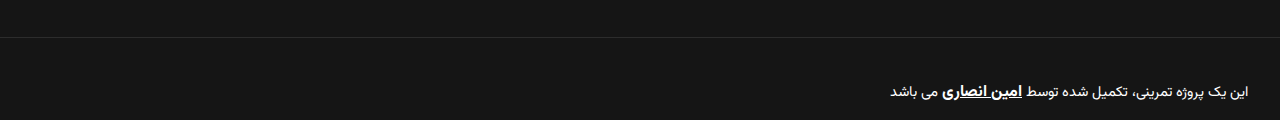
==== commit 395a8f17: "The author's name is added" ====
--- a/index.html
+++ b/index.html
@@ -720,7 +720,7 @@
             </a>
           </li>
         </ul>
-        <p class="copy-right-p">تمامی حقوق این وبسایت محفوظ است</p>
+        <p class="copy-right-p">این یک پروژه تمرینی، تکمیل شده توسط  <a href="https://www.linkedin.com/in/ansariii-amin/" class="author-link">امین انصاری</a>  می باشد</p>
       </nav>
     </footer>
     <script src="scripts/app.js"></script>
--- a/styles/styles.css
+++ b/styles/styles.css
@@ -978,3 +978,8 @@
   margin-top: 30px;
   margin-bottom: 170px;
 }
+.author-link {
+  text-decoration: underline;
+  font-weight: bold;
+  font-size: 1rem;
+}
